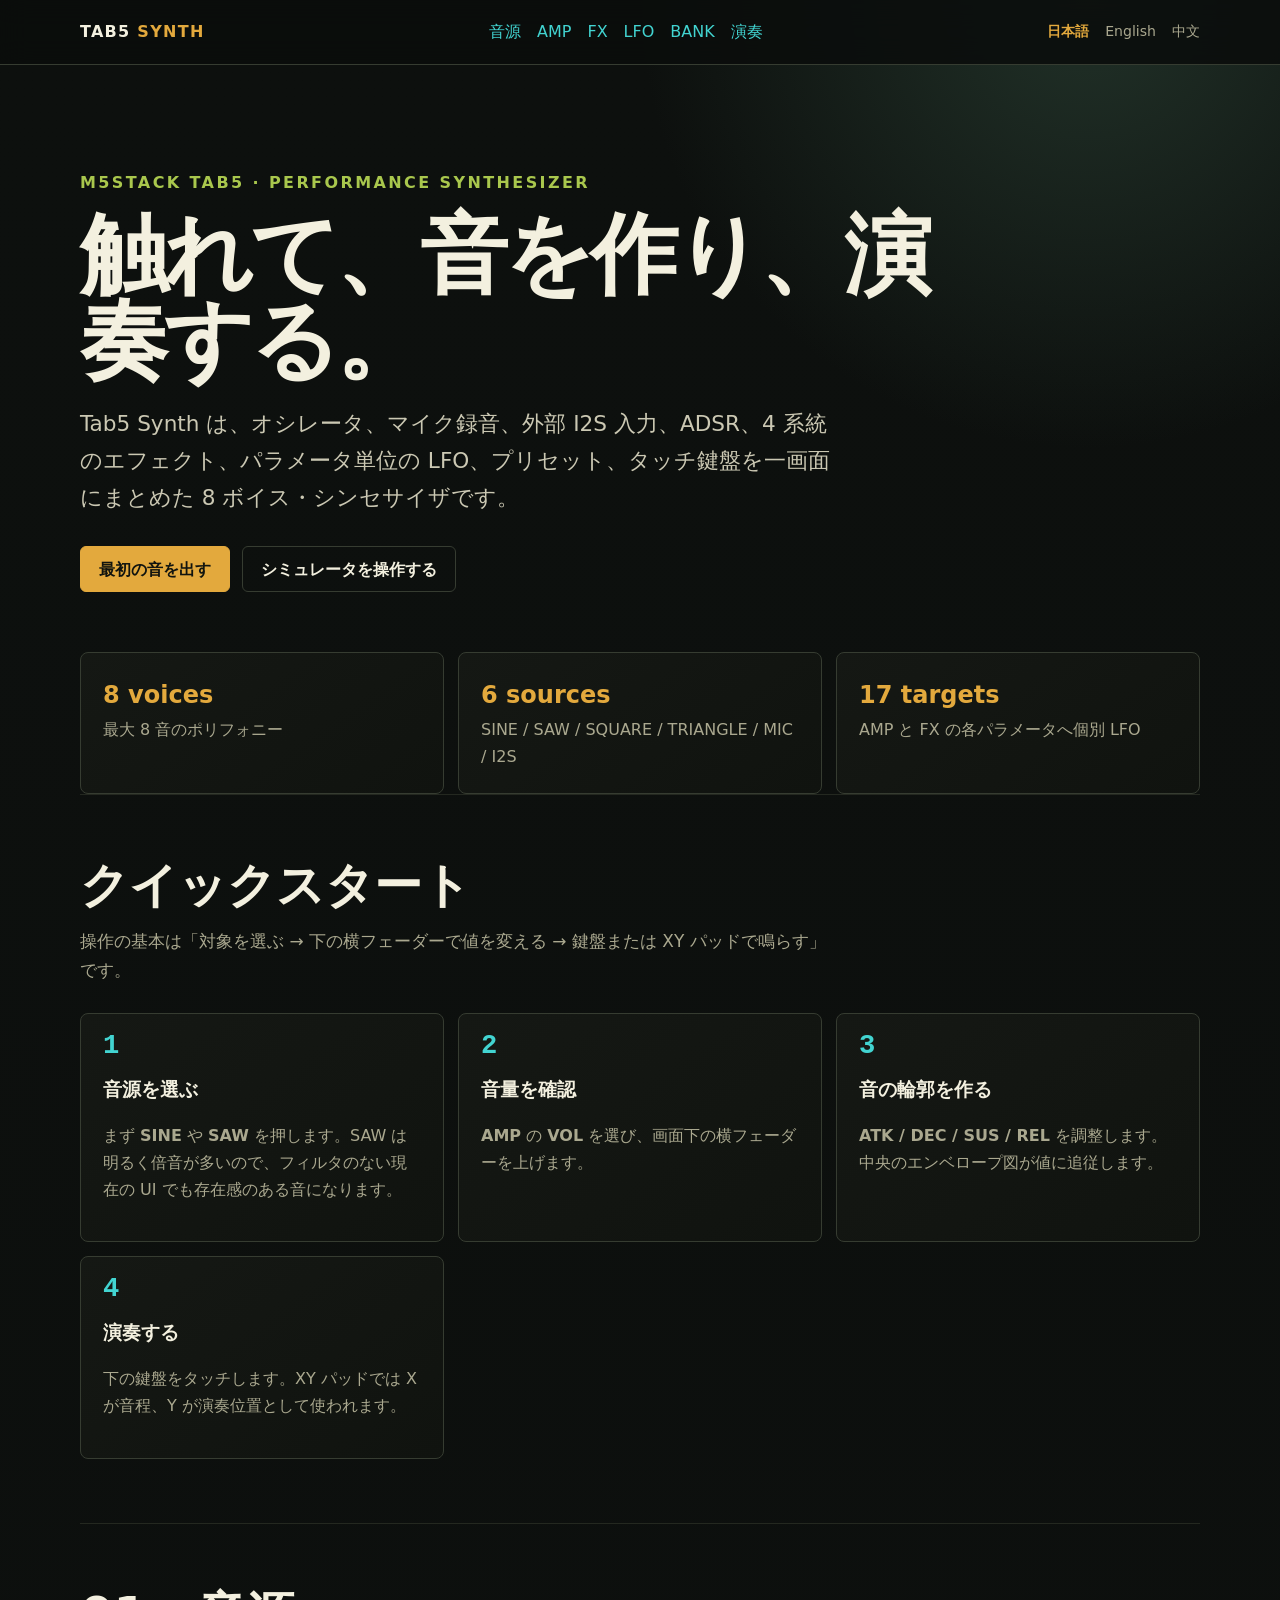
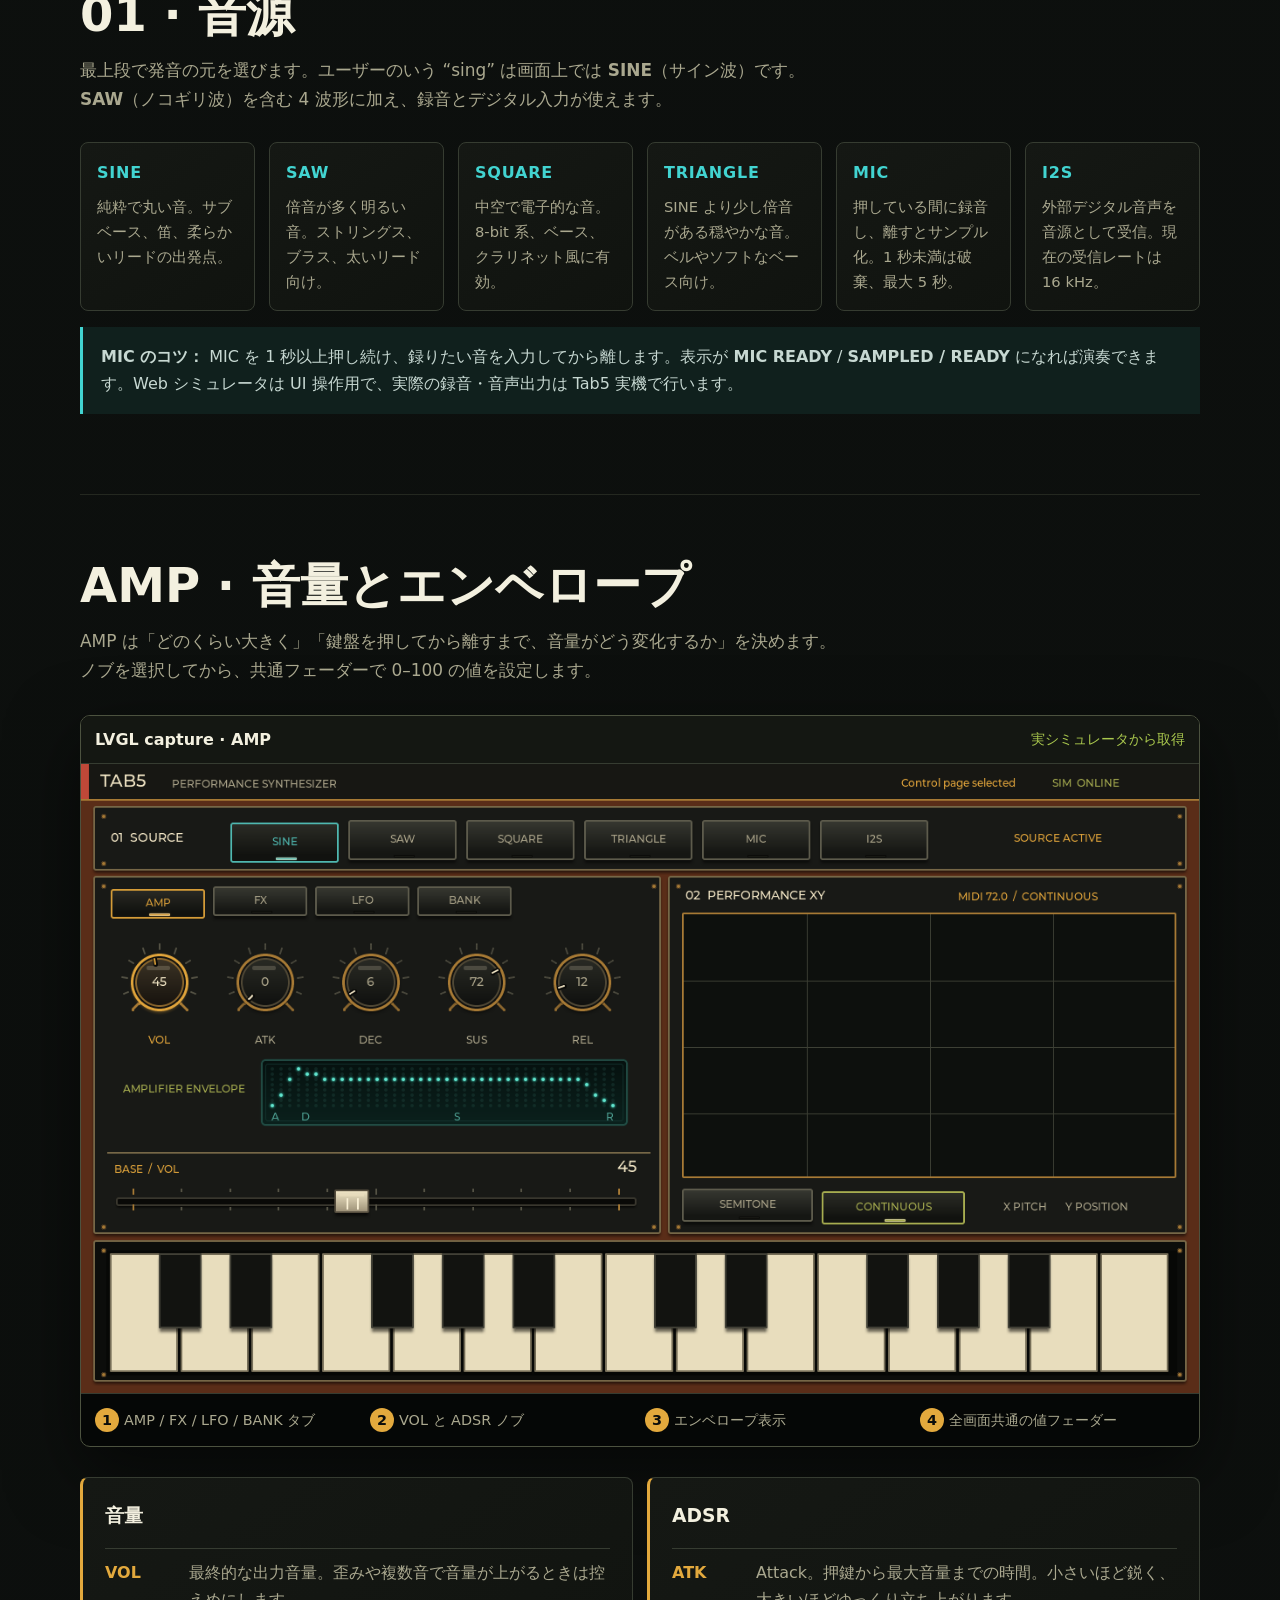
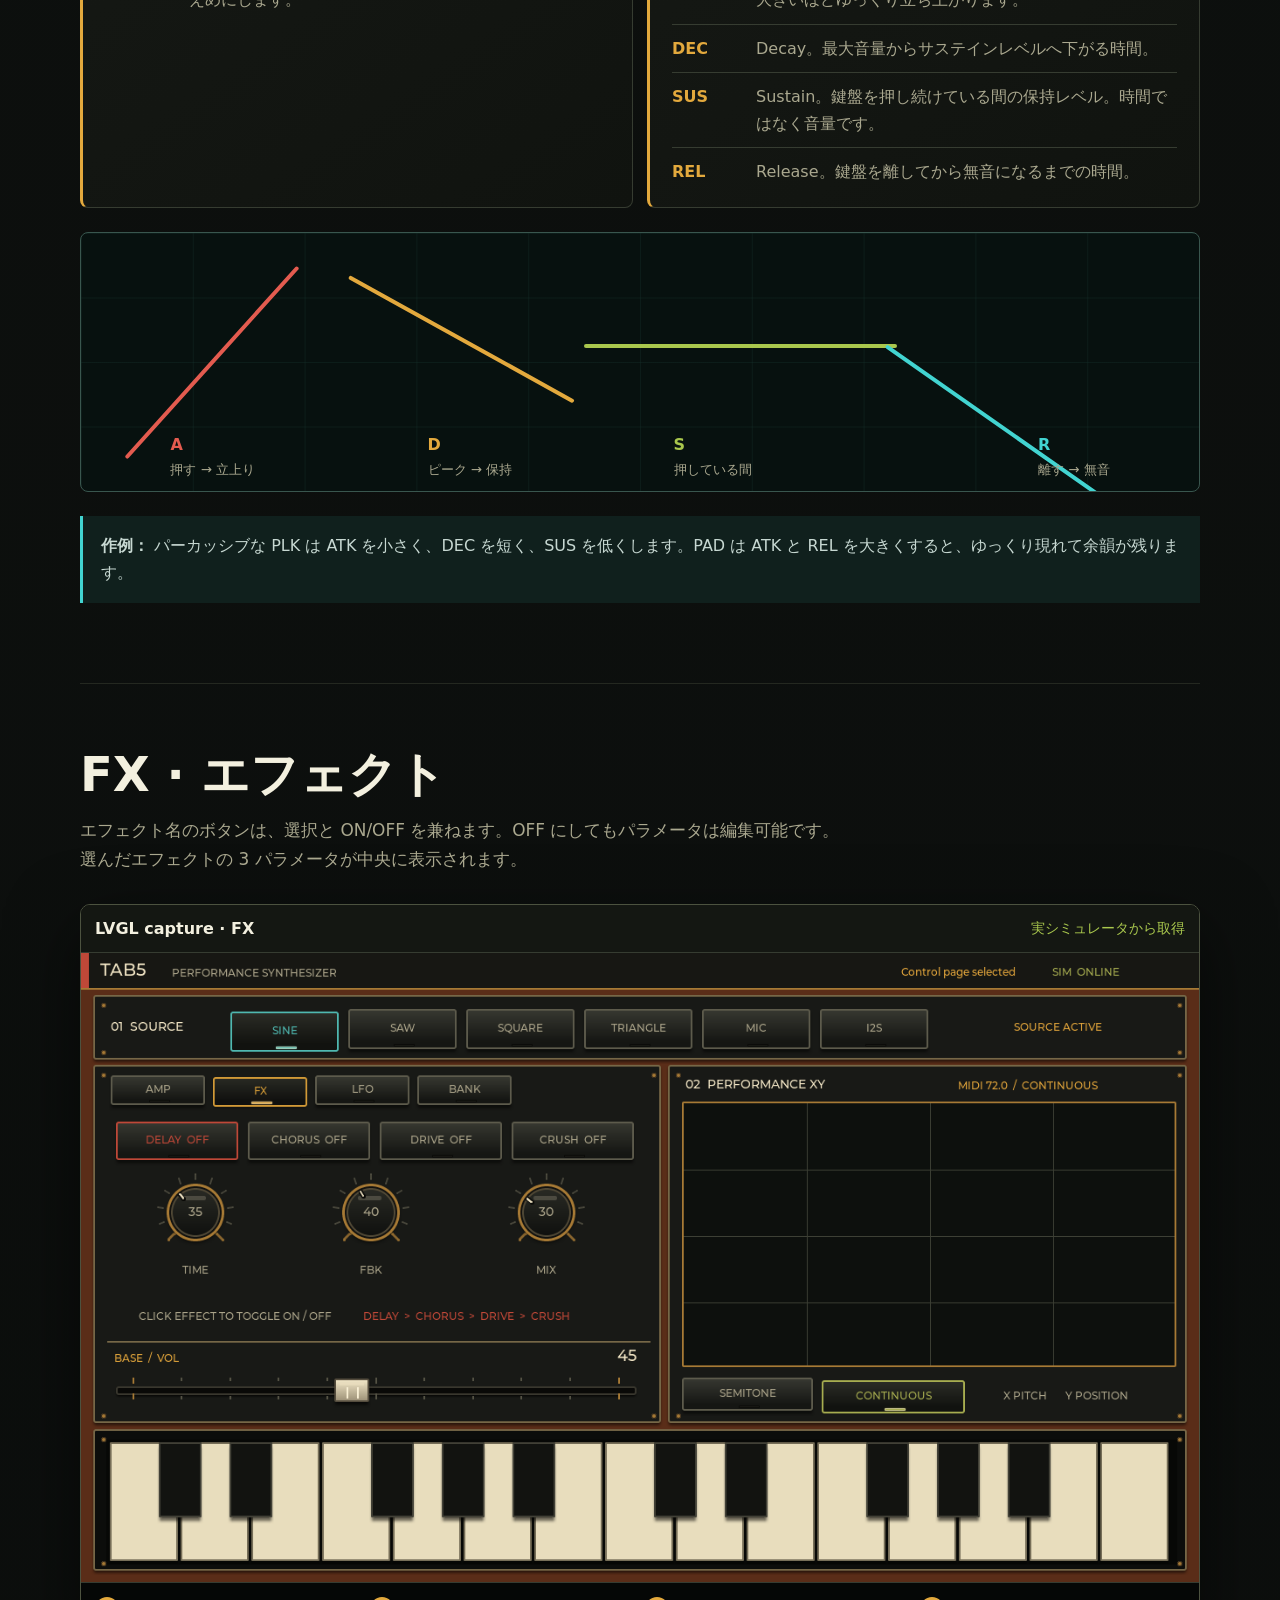
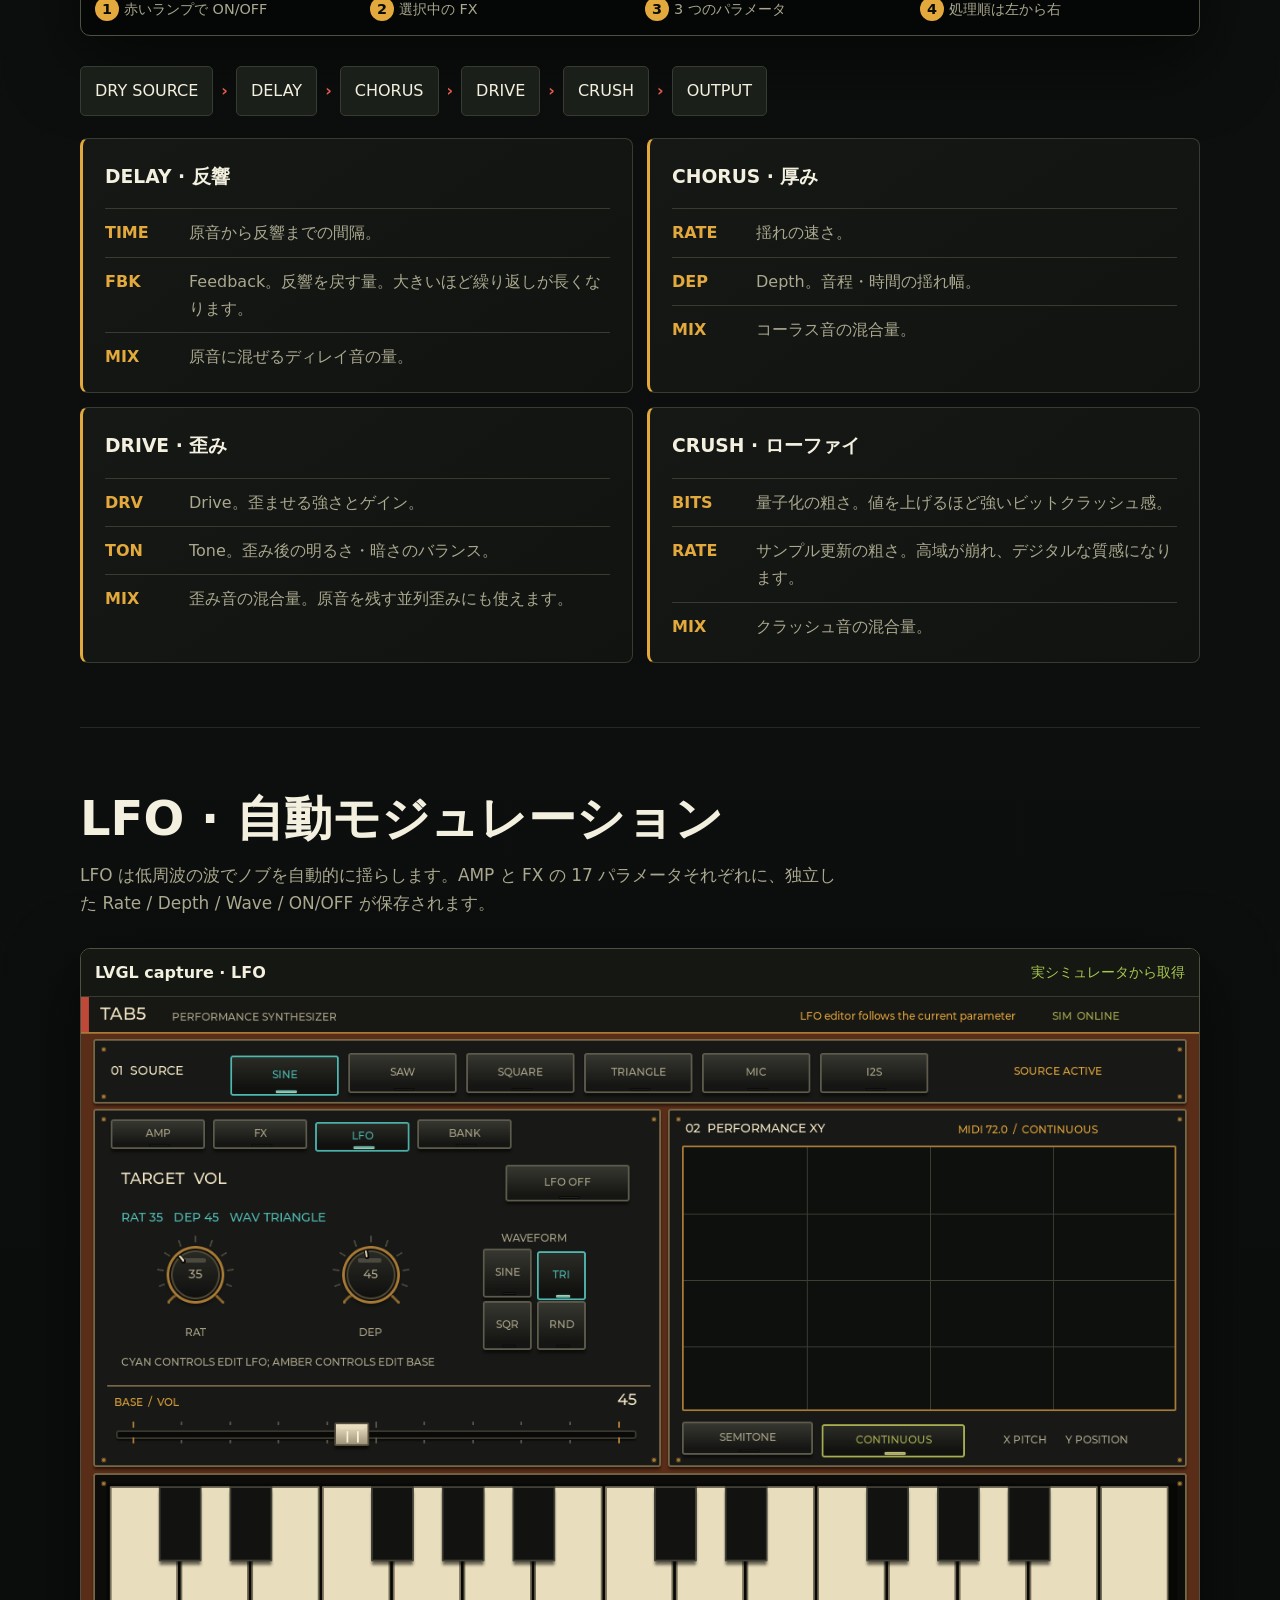
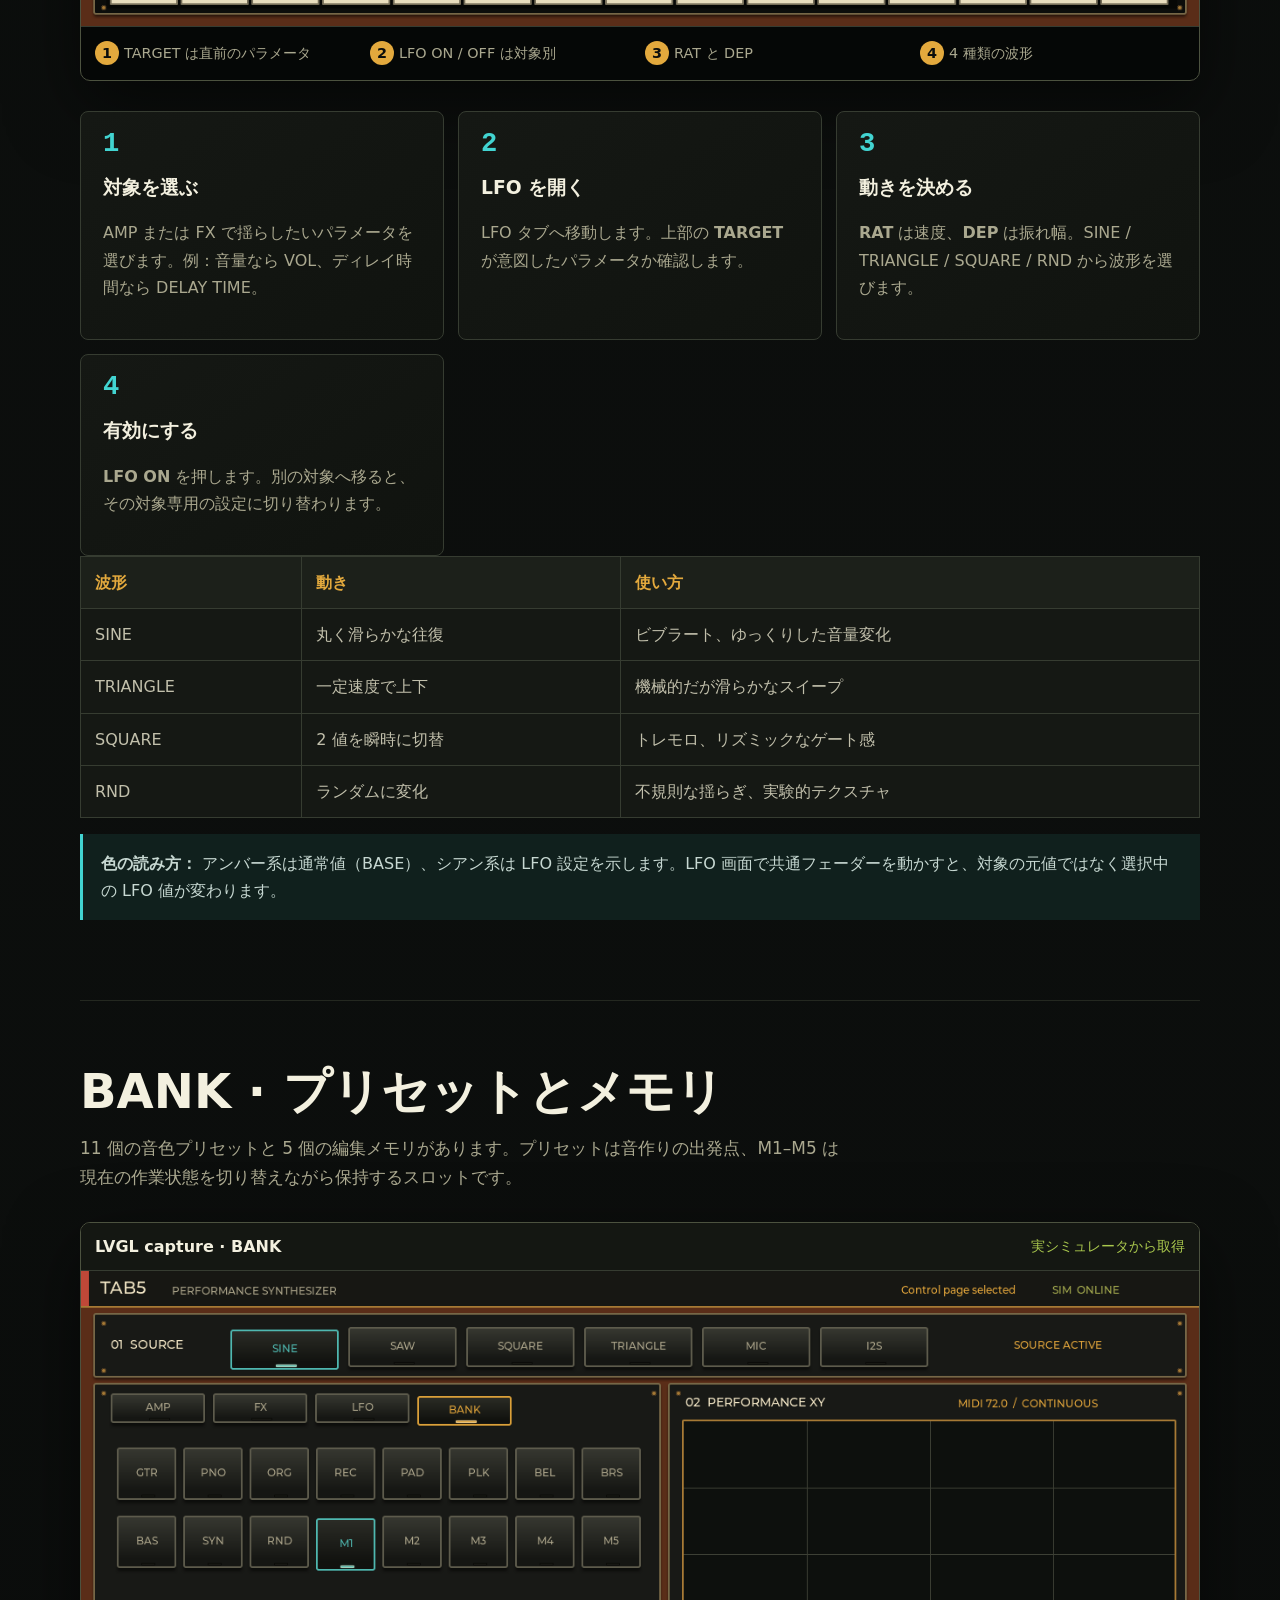
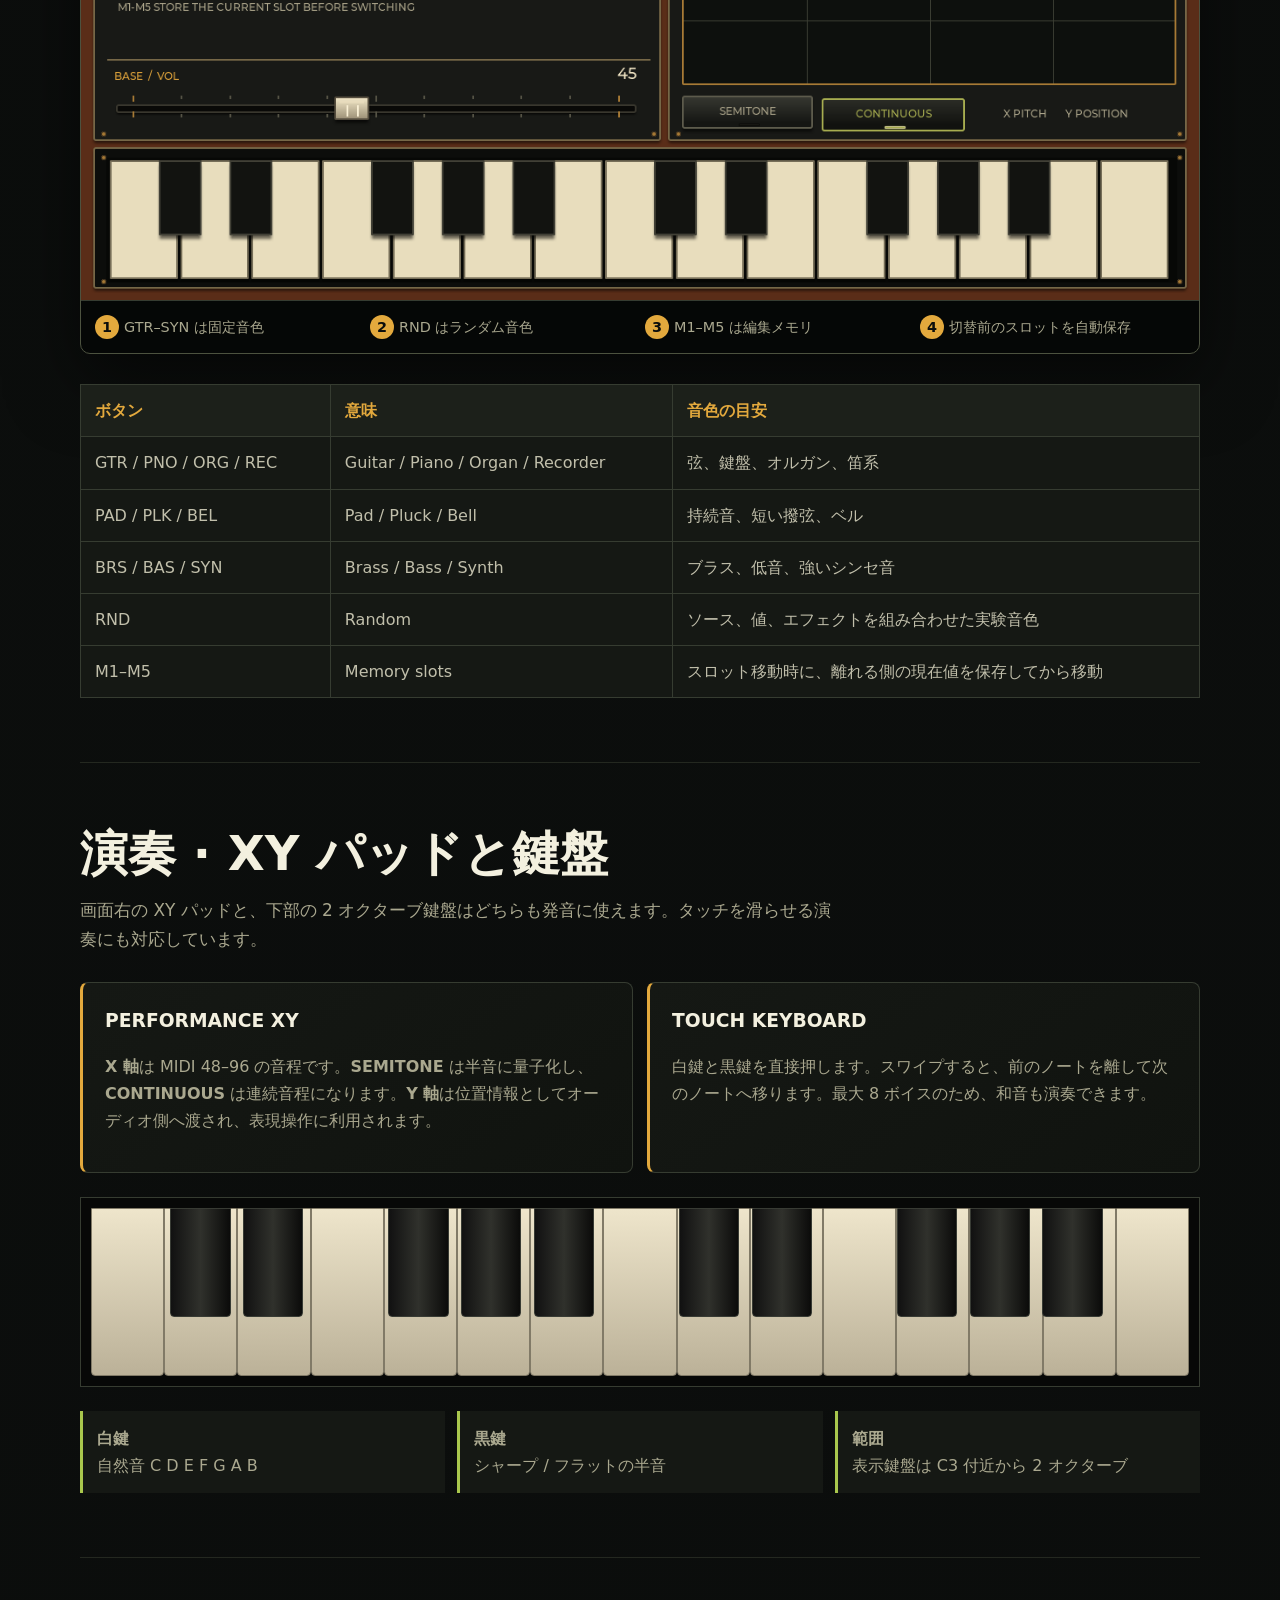
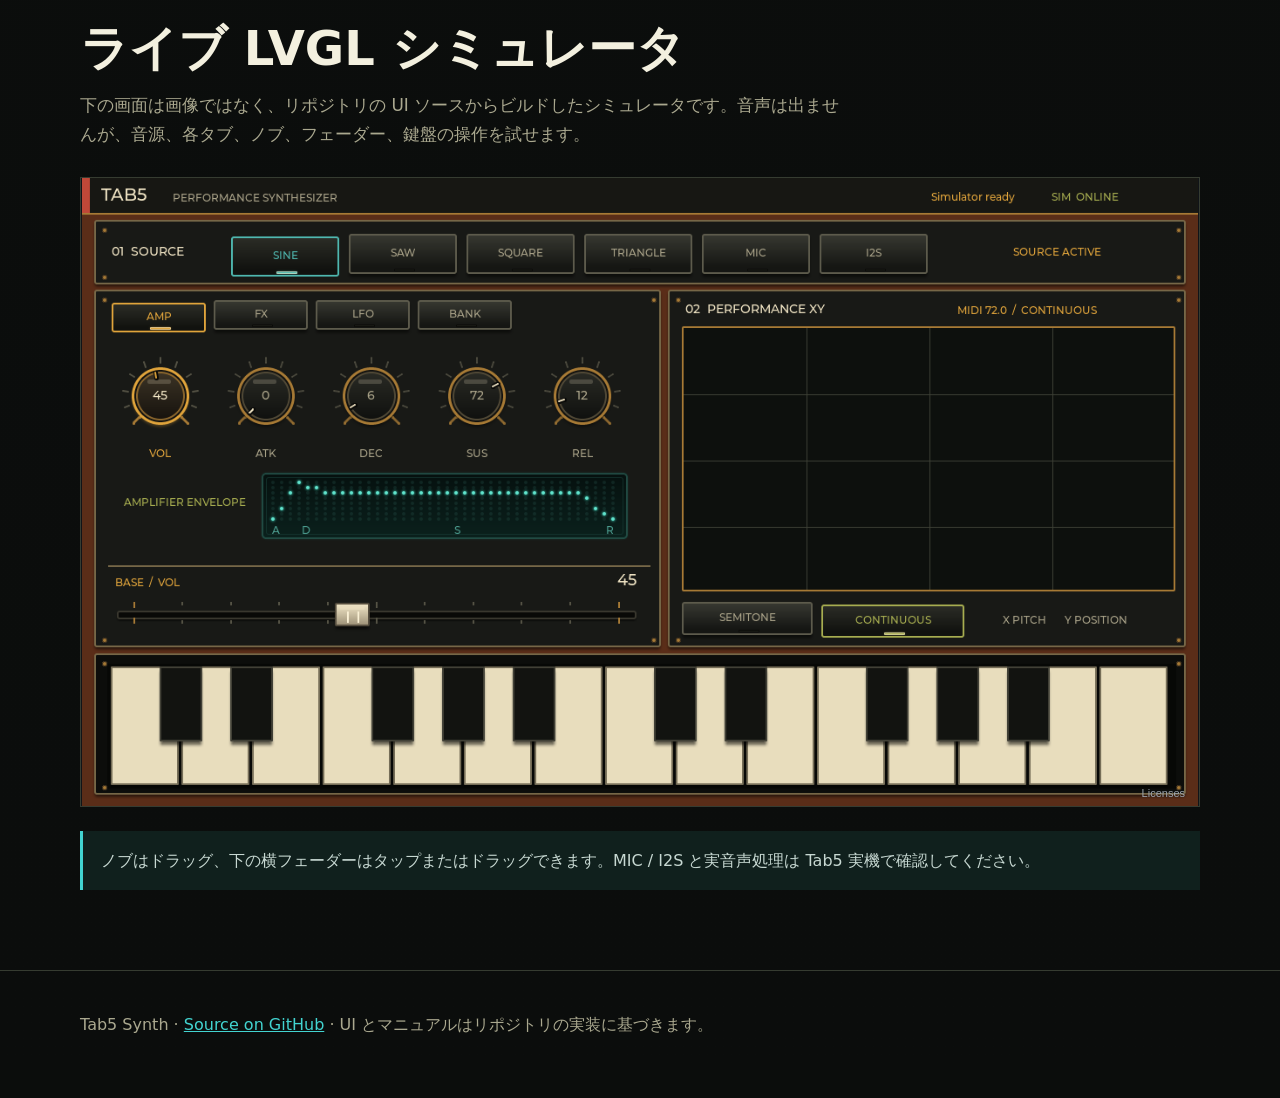
==== docs/index.html @ eb149ddf "docs: add captured LVGL screen images" ====
<!doctype html>
<html lang="ja">
<head>
  <meta charset="utf-8">
  <meta name="viewport" content="width=device-width, initial-scale=1">
  <meta name="description" content="M5Stack Tab5 Synth の日本語ユーザーマニュアル。音源、AMP、FX、LFO、BANK、XY パッド、鍵盤を図解します。">
  <title>Tab5 Synth ユーザーマニュアル</title>
  <link rel="stylesheet" href="assets/manual.css">
</head>
<body>
  <header class="site-header">
    <nav class="nav" aria-label="メインナビゲーション">
      <a class="brand" href="#top">TAB5 <span>SYNTH</span></a>
      <div class="nav-links">
        <a href="#sources">音源</a><a href="#amp">AMP</a><a href="#fx">FX</a>
        <a href="#lfo">LFO</a><a href="#bank">BANK</a><a href="#performance">演奏</a>
      </div>
      <div class="languages" aria-label="言語">
        <a href="./" aria-current="page">日本語</a><a href="en/">English</a><a href="zh/">中文</a>
      </div>
    </nav>
  </header>

  <main id="top">
    <div class="hero">
      <p class="eyebrow">M5Stack Tab5 · Performance Synthesizer</p>
      <h1>触れて、音を作り、演奏する。</h1>
      <p class="lede">Tab5 Synth は、オシレータ、マイク録音、外部 I2S 入力、ADSR、4 系統のエフェクト、パラメータ単位の LFO、プリセット、タッチ鍵盤を一画面にまとめた 8 ボイス・シンセサイザです。</p>
      <div class="hero-actions">
        <a class="button" href="#quickstart">最初の音を出す</a>
        <a class="button secondary" href="#simulator">シミュレータを操作する</a>
      </div>
    </div>

    <div class="facts" aria-label="主な仕様">
      <div class="fact"><strong>8 voices</strong><span>最大 8 音のポリフォニー</span></div>
      <div class="fact"><strong>6 sources</strong><span>SINE / SAW / SQUARE / TRIANGLE / MIC / I2S</span></div>
      <div class="fact"><strong>17 targets</strong><span>AMP と FX の各パラメータへ個別 LFO</span></div>
    </div>

    <section id="quickstart">
      <h2>クイックスタート</h2>
      <p class="section-intro">操作の基本は「対象を選ぶ → 下の横フェーダーで値を変える → 鍵盤または XY パッドで鳴らす」です。</p>
      <div class="steps">
        <article class="step"><h3>音源を選ぶ</h3><p>まず <b>SINE</b> や <b>SAW</b> を押します。SAW は明るく倍音が多いので、フィルタのない現在の UI でも存在感のある音になります。</p></article>
        <article class="step"><h3>音量を確認</h3><p><b>AMP</b> の <b>VOL</b> を選び、画面下の横フェーダーを上げます。</p></article>
        <article class="step"><h3>音の輪郭を作る</h3><p><b>ATK / DEC / SUS / REL</b> を調整します。中央のエンベロープ図が値に追従します。</p></article>
        <article class="step"><h3>演奏する</h3><p>下の鍵盤をタッチします。XY パッドでは X が音程、Y が演奏位置として使われます。</p></article>
      </div>
    </section>

    <section id="sources">
      <h2>01 · 音源</h2>
      <p class="section-intro">最上段で発音の元を選びます。ユーザーのいう “sing” は画面上では <b>SINE</b>（サイン波）です。<b>SAW</b>（ノコギリ波）を含む 4 波形に加え、録音とデジタル入力が使えます。</p>
      <div class="source-grid">
        <article class="card"><h3>SINE</h3><p>純粋で丸い音。サブベース、笛、柔らかいリードの出発点。</p></article>
        <article class="card"><h3>SAW</h3><p>倍音が多く明るい音。ストリングス、ブラス、太いリード向け。</p></article>
        <article class="card"><h3>SQUARE</h3><p>中空で電子的な音。8-bit 系、ベース、クラリネット風に有効。</p></article>
        <article class="card"><h3>TRIANGLE</h3><p>SINE より少し倍音がある穏やかな音。ベルやソフトなベース向け。</p></article>
        <article class="card"><h3>MIC</h3><p>押している間に録音し、離すとサンプル化。1 秒未満は破棄、最大 5 秒。</p></article>
        <article class="card"><h3>I2S</h3><p>外部デジタル音声を音源として受信。現在の受信レートは 16 kHz。</p></article>
      </div>
      <p class="note"><b>MIC のコツ：</b> MIC を 1 秒以上押し続け、録りたい音を入力してから離します。表示が <b>MIC READY</b> / <b>SAMPLED / READY</b> になれば演奏できます。Web シミュレータは UI 操作用で、実際の録音・音声出力は Tab5 実機で行います。</p>
    </section>

    <section id="amp">
      <h2>AMP · 音量とエンベロープ</h2>
      <p class="section-intro">AMP は「どのくらい大きく」「鍵盤を押してから離すまで、音量がどう変化するか」を決めます。ノブを選択してから、共通フェーダーで 0–100 の値を設定します。</p>
      <figure class="sim-figure">
        <div class="sim-toolbar"><strong>LVGL capture · AMP</strong><span class="capture-status" data-ready="実シミュレータから取得" data-failed="下のライブシミュレータで確認できます">キャプチャ中…</span></div>
        <div class="sim-fallback">LVGL シミュレータを起動して AMP 画面を取得しています。</div>
        <img class="sim-shot" data-sim-page="amp" src="assets/screens/amp.png" alt="Tab5 Synth の AMP 画面">
        <figcaption class="callouts">
          <span class="callout"><b>1</b>AMP / FX / LFO / BANK タブ</span>
          <span class="callout"><b>2</b>VOL と ADSR ノブ</span>
          <span class="callout"><b>3</b>エンベロープ表示</span>
          <span class="callout"><b>4</b>全画面共通の値フェーダー</span>
        </figcaption>
      </figure>

      <div class="parameter-grid">
        <article class="card"><h3>音量</h3><dl class="parameter-list"><div class="parameter"><dt>VOL</dt><dd>最終的な出力音量。歪みや複数音で音量が上がるときは控えめにします。</dd></div></dl></article>
        <article class="card"><h3>ADSR</h3><dl class="parameter-list">
          <div class="parameter"><dt>ATK</dt><dd>Attack。押鍵から最大音量までの時間。小さいほど鋭く、大きいほどゆっくり立ち上がります。</dd></div>
          <div class="parameter"><dt>DEC</dt><dd>Decay。最大音量からサステインレベルへ下がる時間。</dd></div>
          <div class="parameter"><dt>SUS</dt><dd>Sustain。鍵盤を押し続けている間の保持レベル。時間ではなく音量です。</dd></div>
          <div class="parameter"><dt>REL</dt><dd>Release。鍵盤を離してから無音になるまでの時間。</dd></div>
        </dl></article>
      </div>

      <div class="envelope" role="img" aria-label="ADSR エンベロープ図">
        <i class="env-line env-a"></i><i class="env-line env-d"></i><i class="env-line env-s"></i><i class="env-line env-r"></i>
        <span class="env-label a">A<small>押す → 立上り</small></span>
        <span class="env-label d">D<small>ピーク → 保持</small></span>
        <span class="env-label s">S<small>押している間</small></span>
        <span class="env-label r">R<small>離す → 無音</small></span>
      </div>
      <p class="note"><b>作例：</b> パーカッシブな PLK は ATK を小さく、DEC を短く、SUS を低くします。PAD は ATK と REL を大きくすると、ゆっくり現れて余韻が残ります。</p>
    </section>

    <section id="fx">
      <h2>FX · エフェクト</h2>
      <p class="section-intro">エフェクト名のボタンは、選択と ON/OFF を兼ねます。OFF にしてもパラメータは編集可能です。選んだエフェクトの 3 パラメータが中央に表示されます。</p>
      <figure class="sim-figure">
        <div class="sim-toolbar"><strong>LVGL capture · FX</strong><span class="capture-status" data-ready="実シミュレータから取得" data-failed="下のライブシミュレータで確認できます">キャプチャ中…</span></div>
        <div class="sim-fallback">FX 画面を取得しています。</div>
        <img class="sim-shot" data-sim-page="fx" src="assets/screens/fx.png" alt="Tab5 Synth の FX 画面">
        <figcaption class="callouts">
          <span class="callout"><b>1</b>赤いランプで ON/OFF</span>
          <span class="callout"><b>2</b>選択中の FX</span>
          <span class="callout"><b>3</b>3 つのパラメータ</span>
          <span class="callout"><b>4</b>処理順は左から右</span>
        </figcaption>
      </figure>

      <div class="signal-chain" aria-label="エフェクト処理順"><span>DRY SOURCE</span><i>›</i><span>DELAY</span><i>›</i><span>CHORUS</span><i>›</i><span>DRIVE</span><i>›</i><span>CRUSH</span><i>›</i><span>OUTPUT</span></div>
      <div class="parameter-grid">
        <article class="card"><h3>DELAY · 反響</h3><dl class="parameter-list">
          <div class="parameter"><dt>TIME</dt><dd>原音から反響までの間隔。</dd></div><div class="parameter"><dt>FBK</dt><dd>Feedback。反響を戻す量。大きいほど繰り返しが長くなります。</dd></div><div class="parameter"><dt>MIX</dt><dd>原音に混ぜるディレイ音の量。</dd></div>
        </dl></article>
        <article class="card"><h3>CHORUS · 厚み</h3><dl class="parameter-list">
          <div class="parameter"><dt>RATE</dt><dd>揺れの速さ。</dd></div><div class="parameter"><dt>DEP</dt><dd>Depth。音程・時間の揺れ幅。</dd></div><div class="parameter"><dt>MIX</dt><dd>コーラス音の混合量。</dd></div>
        </dl></article>
        <article class="card"><h3>DRIVE · 歪み</h3><dl class="parameter-list">
          <div class="parameter"><dt>DRV</dt><dd>Drive。歪ませる強さとゲイン。</dd></div><div class="parameter"><dt>TON</dt><dd>Tone。歪み後の明るさ・暗さのバランス。</dd></div><div class="parameter"><dt>MIX</dt><dd>歪み音の混合量。原音を残す並列歪みにも使えます。</dd></div>
        </dl></article>
        <article class="card"><h3>CRUSH · ローファイ</h3><dl class="parameter-list">
          <div class="parameter"><dt>BITS</dt><dd>量子化の粗さ。値を上げるほど強いビットクラッシュ感。</dd></div><div class="parameter"><dt>RATE</dt><dd>サンプル更新の粗さ。高域が崩れ、デジタルな質感になります。</dd></div><div class="parameter"><dt>MIX</dt><dd>クラッシュ音の混合量。</dd></div>
        </dl></article>
      </div>
    </section>

    <section id="lfo">
      <h2>LFO · 自動モジュレーション</h2>
      <p class="section-intro">LFO は低周波の波でノブを自動的に揺らします。AMP と FX の 17 パラメータそれぞれに、独立した Rate / Depth / Wave / ON/OFF が保存されます。</p>
      <figure class="sim-figure">
        <div class="sim-toolbar"><strong>LVGL capture · LFO</strong><span class="capture-status" data-ready="実シミュレータから取得" data-failed="下のライブシミュレータで確認できます">キャプチャ中…</span></div>
        <div class="sim-fallback">LFO 画面を取得しています。</div>
        <img class="sim-shot" data-sim-page="lfo" src="assets/screens/lfo.png" alt="Tab5 Synth の LFO 画面">
        <figcaption class="callouts">
          <span class="callout"><b>1</b>TARGET は直前のパラメータ</span>
          <span class="callout"><b>2</b>LFO ON / OFF は対象別</span>
          <span class="callout"><b>3</b>RAT と DEP</span>
          <span class="callout"><b>4</b>4 種類の波形</span>
        </figcaption>
      </figure>
      <div class="steps">
        <article class="step"><h3>対象を選ぶ</h3><p>AMP または FX で揺らしたいパラメータを選びます。例：音量なら VOL、ディレイ時間なら DELAY TIME。</p></article>
        <article class="step"><h3>LFO を開く</h3><p>LFO タブへ移動します。上部の <b>TARGET</b> が意図したパラメータか確認します。</p></article>
        <article class="step"><h3>動きを決める</h3><p><b>RAT</b> は速度、<b>DEP</b> は振れ幅。SINE / TRIANGLE / SQUARE / RND から波形を選びます。</p></article>
        <article class="step"><h3>有効にする</h3><p><b>LFO ON</b> を押します。別の対象へ移ると、その対象専用の設定に切り替わります。</p></article>
      </div>
      <table>
        <thead><tr><th>波形</th><th>動き</th><th>使い方</th></tr></thead>
        <tbody>
          <tr><td>SINE</td><td>丸く滑らかな往復</td><td>ビブラート、ゆっくりした音量変化</td></tr>
          <tr><td>TRIANGLE</td><td>一定速度で上下</td><td>機械的だが滑らかなスイープ</td></tr>
          <tr><td>SQUARE</td><td>2 値を瞬時に切替</td><td>トレモロ、リズミックなゲート感</td></tr>
          <tr><td>RND</td><td>ランダムに変化</td><td>不規則な揺らぎ、実験的テクスチャ</td></tr>
        </tbody>
      </table>
      <p class="note"><b>色の読み方：</b> アンバー系は通常値（BASE）、シアン系は LFO 設定を示します。LFO 画面で共通フェーダーを動かすと、対象の元値ではなく選択中の LFO 値が変わります。</p>
    </section>

    <section id="bank">
      <h2>BANK · プリセットとメモリ</h2>
      <p class="section-intro">11 個の音色プリセットと 5 個の編集メモリがあります。プリセットは音作りの出発点、M1–M5 は現在の作業状態を切り替えながら保持するスロットです。</p>
      <figure class="sim-figure">
        <div class="sim-toolbar"><strong>LVGL capture · BANK</strong><span class="capture-status" data-ready="実シミュレータから取得" data-failed="下のライブシミュレータで確認できます">キャプチャ中…</span></div>
        <div class="sim-fallback">BANK 画面を取得しています。</div>
        <img class="sim-shot" data-sim-page="bank" src="assets/screens/bank.png" alt="Tab5 Synth の BANK 画面">
        <figcaption class="callouts">
          <span class="callout"><b>1</b>GTR–SYN は固定音色</span>
          <span class="callout"><b>2</b>RND はランダム音色</span>
          <span class="callout"><b>3</b>M1–M5 は編集メモリ</span>
          <span class="callout"><b>4</b>切替前のスロットを自動保存</span>
        </figcaption>
      </figure>
      <table>
        <thead><tr><th>ボタン</th><th>意味</th><th>音色の目安</th></tr></thead>
        <tbody>
          <tr><td>GTR / PNO / ORG / REC</td><td>Guitar / Piano / Organ / Recorder</td><td>弦、鍵盤、オルガン、笛系</td></tr>
          <tr><td>PAD / PLK / BEL</td><td>Pad / Pluck / Bell</td><td>持続音、短い撥弦、ベル</td></tr>
          <tr><td>BRS / BAS / SYN</td><td>Brass / Bass / Synth</td><td>ブラス、低音、強いシンセ音</td></tr>
          <tr><td>RND</td><td>Random</td><td>ソース、値、エフェクトを組み合わせた実験音色</td></tr>
          <tr><td>M1–M5</td><td>Memory slots</td><td>スロット移動時に、離れる側の現在値を保存してから移動</td></tr>
        </tbody>
      </table>
    </section>

    <section id="performance">
      <h2>演奏 · XY パッドと鍵盤</h2>
      <p class="section-intro">画面右の XY パッドと、下部の 2 オクターブ鍵盤はどちらも発音に使えます。タッチを滑らせる演奏にも対応しています。</p>
      <div class="parameter-grid">
        <article class="card"><h3>PERFORMANCE XY</h3><p><b>X 軸</b>は MIDI 48–96 の音程です。<b>SEMITONE</b> は半音に量子化し、<b>CONTINUOUS</b> は連続音程になります。<b>Y 軸</b>は位置情報としてオーディオ側へ渡され、表現操作に利用されます。</p></article>
        <article class="card"><h3>TOUCH KEYBOARD</h3><p>白鍵と黒鍵を直接押します。スワイプすると、前のノートを離して次のノートへ移ります。最大 8 ボイスのため、和音も演奏できます。</p></article>
      </div>
      <div class="piano" role="img" aria-label="2 オクターブのピアノ鍵盤図">
        <i class="white-key"></i><i class="white-key"></i><i class="white-key"></i><i class="white-key"></i><i class="white-key"></i><i class="white-key"></i><i class="white-key"></i>
        <i class="white-key"></i><i class="white-key"></i><i class="white-key"></i><i class="white-key"></i><i class="white-key"></i><i class="white-key"></i><i class="white-key"></i><i class="white-key"></i>
        <i class="black-key" style="left:8%"></i><i class="black-key" style="left:14.5%"></i><i class="black-key" style="left:27.5%"></i><i class="black-key" style="left:34%"></i><i class="black-key" style="left:40.5%"></i>
        <i class="black-key" style="left:53.5%"></i><i class="black-key" style="left:60%"></i><i class="black-key" style="left:73%"></i><i class="black-key" style="left:79.5%"></i><i class="black-key" style="left:86%"></i>
      </div>
      <div class="keyboard-notes">
        <div><b>白鍵</b><br>自然音 C D E F G A B</div>
        <div><b>黒鍵</b><br>シャープ / フラットの半音</div>
        <div><b>範囲</b><br>表示鍵盤は C3 付近から 2 オクターブ</div>
      </div>
    </section>

    <section id="simulator">
      <h2>ライブ LVGL シミュレータ</h2>
      <p class="section-intro">下の画面は画像ではなく、リポジトリの UI ソースからビルドしたシミュレータです。音声は出ませんが、音源、各タブ、ノブ、フェーダー、鍵盤の操作を試せます。</p>
      <iframe class="live-sim" src="simulator.html" title="Tab5 Synth LVGL simulator"></iframe>
      <p class="note">ノブはドラッグ、下の横フェーダーはタップまたはドラッグできます。MIC / I2S と実音声処理は Tab5 実機で確認してください。</p>
    </section>
  </main>

  <iframe id="capture-simulator" src="simulator.html" title="画面キャプチャ用 LVGL simulator" aria-hidden="true"></iframe>
  <footer class="footer"><div style="width:min(var(--max),calc(100% - 32px));margin:auto">Tab5 Synth · <a href="https://github.com/airpocket-soundman/Tab5_synth">Source on GitHub</a> · UI とマニュアルはリポジトリの実装に基づきます。</div></footer>
  <script src="assets/manual.js"></script>
</body>
</html>
---- docs/assets/manual.css ----
:root {
  --ink: #f3f0df;
  --muted: #aaa88f;
  --bg: #0b0d0c;
  --panel: #151814;
  --panel-2: #1b1f19;
  --line: #363c31;
  --amber: #e3a93d;
  --cyan: #42d4d1;
  --lime: #a9c74d;
  --red: #e35b4f;
  --max: 1120px;
}

* { box-sizing: border-box; }
html { scroll-behavior: smooth; }
body {
  margin: 0;
  color: var(--ink);
  background:
    radial-gradient(circle at 85% 0%, #213128 0, transparent 28rem),
    linear-gradient(180deg, #0d100e, var(--bg));
  font-family: Inter, "Noto Sans JP", "Noto Sans SC", system-ui, sans-serif;
  line-height: 1.7;
}
a { color: var(--cyan); }
code { color: #f2c66d; }
img { max-width: 100%; }

.site-header {
  position: sticky;
  z-index: 20;
  top: 0;
  border-bottom: 1px solid var(--line);
  background: rgb(11 13 12 / 88%);
  backdrop-filter: blur(14px);
}
.nav {
  display: flex;
  align-items: center;
  justify-content: space-between;
  width: min(var(--max), calc(100% - 32px));
  min-height: 64px;
  margin: auto;
  gap: 20px;
}
.brand { color: var(--ink); font-weight: 800; letter-spacing: .08em; text-decoration: none; }
.brand span { color: var(--amber); }
.nav-links, .languages { display: flex; align-items: center; gap: 16px; }
.nav a { text-decoration: none; }
.languages a { color: var(--muted); font-size: .88rem; }
.languages a[aria-current="page"] { color: var(--amber); font-weight: 700; }

main { width: min(var(--max), calc(100% - 32px)); margin: auto; }
.hero { padding: 88px 0 60px; }
.eyebrow { color: var(--lime); font-weight: 800; letter-spacing: .15em; text-transform: uppercase; }
h1 { max-width: 850px; margin: 12px 0 18px; font-size: clamp(2.5rem, 7vw, 5.5rem); line-height: .98; letter-spacing: -.045em; }
.lede { max-width: 760px; color: #cbc8b3; font-size: clamp(1.08rem, 2vw, 1.35rem); }
.hero-actions { display: flex; flex-wrap: wrap; gap: 12px; margin-top: 30px; }
.button {
  display: inline-flex;
  min-height: 46px;
  align-items: center;
  justify-content: center;
  padding: 0 18px;
  border: 1px solid var(--amber);
  border-radius: 6px;
  color: #11140f;
  background: var(--amber);
  font-weight: 800;
  text-decoration: none;
}
.button.secondary { color: var(--ink); background: transparent; border-color: var(--line); }

.facts, .source-grid, .parameter-grid, .steps {
  display: grid;
  grid-template-columns: repeat(3, 1fr);
  gap: 14px;
}
.fact, .card, .step {
  padding: 22px;
  border: 1px solid var(--line);
  border-radius: 8px;
  background: linear-gradient(145deg, var(--panel), #10130f);
}
.fact strong { display: block; color: var(--amber); font-size: 1.5rem; }
.fact span, .card p, .step p { color: var(--muted); }

section { padding: 64px 0; border-top: 1px solid #242820; }
h2 { margin: 0 0 16px; font-size: clamp(1.9rem, 4vw, 3rem); line-height: 1.1; }
h3 { margin: 0 0 8px; }
.section-intro { max-width: 760px; margin: 0 0 28px; color: var(--muted); font-size: 1.06rem; }
.source-grid { grid-template-columns: repeat(6, 1fr); }
.source-grid .card { min-height: 155px; padding: 16px; }
.source-grid h3 { color: var(--cyan); font-size: 1rem; letter-spacing: .05em; }
.source-grid p { margin: 6px 0 0; font-size: .92rem; }

.sim-figure {
  margin: 30px 0;
  overflow: hidden;
  border: 1px solid #4c523f;
  border-radius: 10px;
  background: #050706;
  box-shadow: 0 24px 70px #0008;
}
.sim-toolbar {
  display: flex;
  align-items: center;
  justify-content: space-between;
  min-height: 48px;
  padding: 8px 14px;
  color: var(--muted);
  background: #141712;
  border-bottom: 1px solid var(--line);
}
.sim-toolbar strong { color: var(--ink); }
.capture-status { color: var(--lime); font-size: .86rem; }
.sim-shot {
  display: block;
  width: 100%;
  aspect-ratio: 16 / 9;
  object-fit: contain;
  background: #0a0c0a;
}
.sim-fallback {
  display: grid;
  place-items: center;
  aspect-ratio: 16 / 9;
  padding: 30px;
  color: var(--muted);
  text-align: center;
}
.callouts {
  display: grid;
  grid-template-columns: repeat(4, 1fr);
  gap: 10px;
  padding: 14px;
  border-top: 1px solid var(--line);
}
.callout { color: var(--muted); font-size: .9rem; }
.callout b {
  display: inline-grid;
  place-items: center;
  width: 24px;
  height: 24px;
  margin-right: 5px;
  border-radius: 50%;
  color: #0b0d0c;
  background: var(--amber);
}

.parameter-grid { grid-template-columns: repeat(2, 1fr); }
.parameter-grid .card { border-left: 3px solid var(--amber); }
.parameter-list { display: grid; gap: 10px; margin: 16px 0 0; }
.parameter {
  display: grid;
  grid-template-columns: 72px 1fr;
  gap: 12px;
  padding-top: 10px;
  border-top: 1px solid var(--line);
}
.parameter dt { color: var(--amber); font-weight: 800; }
.parameter dd { margin: 0; color: var(--muted); }

.envelope {
  position: relative;
  height: 260px;
  margin: 24px 0;
  overflow: hidden;
  border: 1px solid #39564e;
  border-radius: 8px;
  background:
    linear-gradient(#17342e55 1px, transparent 1px),
    linear-gradient(90deg, #17342e55 1px, transparent 1px),
    #07110f;
  background-size: 10% 25%;
}
.env-line { position: absolute; height: 4px; transform-origin: left center; border-radius: 4px; }
.env-a { left: 4%; bottom: 12%; width: 23%; background: var(--red); transform: rotate(-48deg); }
.env-d { left: 24%; top: 16%; width: 23%; background: var(--amber); transform: rotate(29deg); }
.env-s { left: 45%; top: 43%; width: 28%; background: var(--lime); }
.env-r { left: 72%; top: 43%; width: 27%; background: var(--cyan); transform: rotate(35deg); }
.env-label { position: absolute; bottom: 10px; font-weight: 800; }
.env-label small { display: block; color: var(--muted); font-weight: 400; }
.env-label.a { left: 8%; color: var(--red); }
.env-label.d { left: 31%; color: var(--amber); }
.env-label.s { left: 53%; color: var(--lime); }
.env-label.r { right: 8%; color: var(--cyan); }

.signal-chain { display: flex; flex-wrap: wrap; align-items: center; gap: 8px; margin: 22px 0; }
.signal-chain span { padding: 10px 14px; border: 1px solid var(--line); border-radius: 5px; background: var(--panel-2); }
.signal-chain i { color: var(--red); font-style: normal; font-weight: 900; }

.steps { counter-reset: step; }
.step { position: relative; padding-top: 60px; }
.step::before {
  counter-increment: step;
  content: counter(step);
  position: absolute;
  top: 18px;
  left: 22px;
  color: var(--cyan);
  font: 800 1.7rem/1 monospace;
}

.piano {
  position: relative;
  display: flex;
  height: 190px;
  margin: 24px 0;
  padding: 10px;
  border: 1px solid var(--line);
  background: #070807;
}
.white-key { flex: 1; border: 1px solid #817a67; border-radius: 0 0 4px 4px; background: linear-gradient(#eee5cb, #bbb198); }
.black-key {
  position: absolute;
  z-index: 2;
  top: 10px;
  width: 5.4%;
  height: 58%;
  border: 1px solid #383b34;
  border-radius: 0 0 4px 4px;
  background: linear-gradient(90deg, #111, #30312c, #0b0b0a);
}
.keyboard-notes { display: grid; grid-template-columns: repeat(3, 1fr); gap: 12px; }
.keyboard-notes div { padding: 14px; border-left: 3px solid var(--lime); background: var(--panel); color: var(--muted); }

table { width: 100%; border-collapse: collapse; background: var(--panel); }
th, td { padding: 12px 14px; border: 1px solid var(--line); text-align: left; vertical-align: top; }
th { color: var(--amber); background: #1c201a; }
td { color: #c1bfab; }
.note { padding: 16px 18px; border-left: 3px solid var(--cyan); background: #10201d; color: #c7d8d2; }

.live-sim {
  width: 100%;
  aspect-ratio: 16 / 9;
  border: 1px solid var(--line);
  background: #050706;
}
.footer { padding: 40px 0 60px; color: var(--muted); border-top: 1px solid var(--line); }
#capture-simulator { position: fixed; left: -10000px; top: 0; width: 1280px; height: 720px; border: 0; }

@media (max-width: 900px) {
  .nav-links { display: none; }
  .facts, .source-grid { grid-template-columns: repeat(2, 1fr); }
  .callouts, .steps { grid-template-columns: repeat(2, 1fr); }
}
@media (max-width: 640px) {
  .hero { padding-top: 58px; }
  .facts, .source-grid, .parameter-grid, .steps, .keyboard-notes, .callouts { grid-template-columns: 1fr; }
  .languages { gap: 9px; }
  .parameter { grid-template-columns: 60px 1fr; }
  .piano { height: 130px; }
  table { font-size: .88rem; }
}

@media print {
  .site-header, .hero-actions, #capture-simulator { display: none; }
  body { color: #111; background: white; }
  main { width: 100%; }
  section { break-inside: avoid; }
  .card, .fact, .step { color: #111; background: white; box-shadow: none; }
}
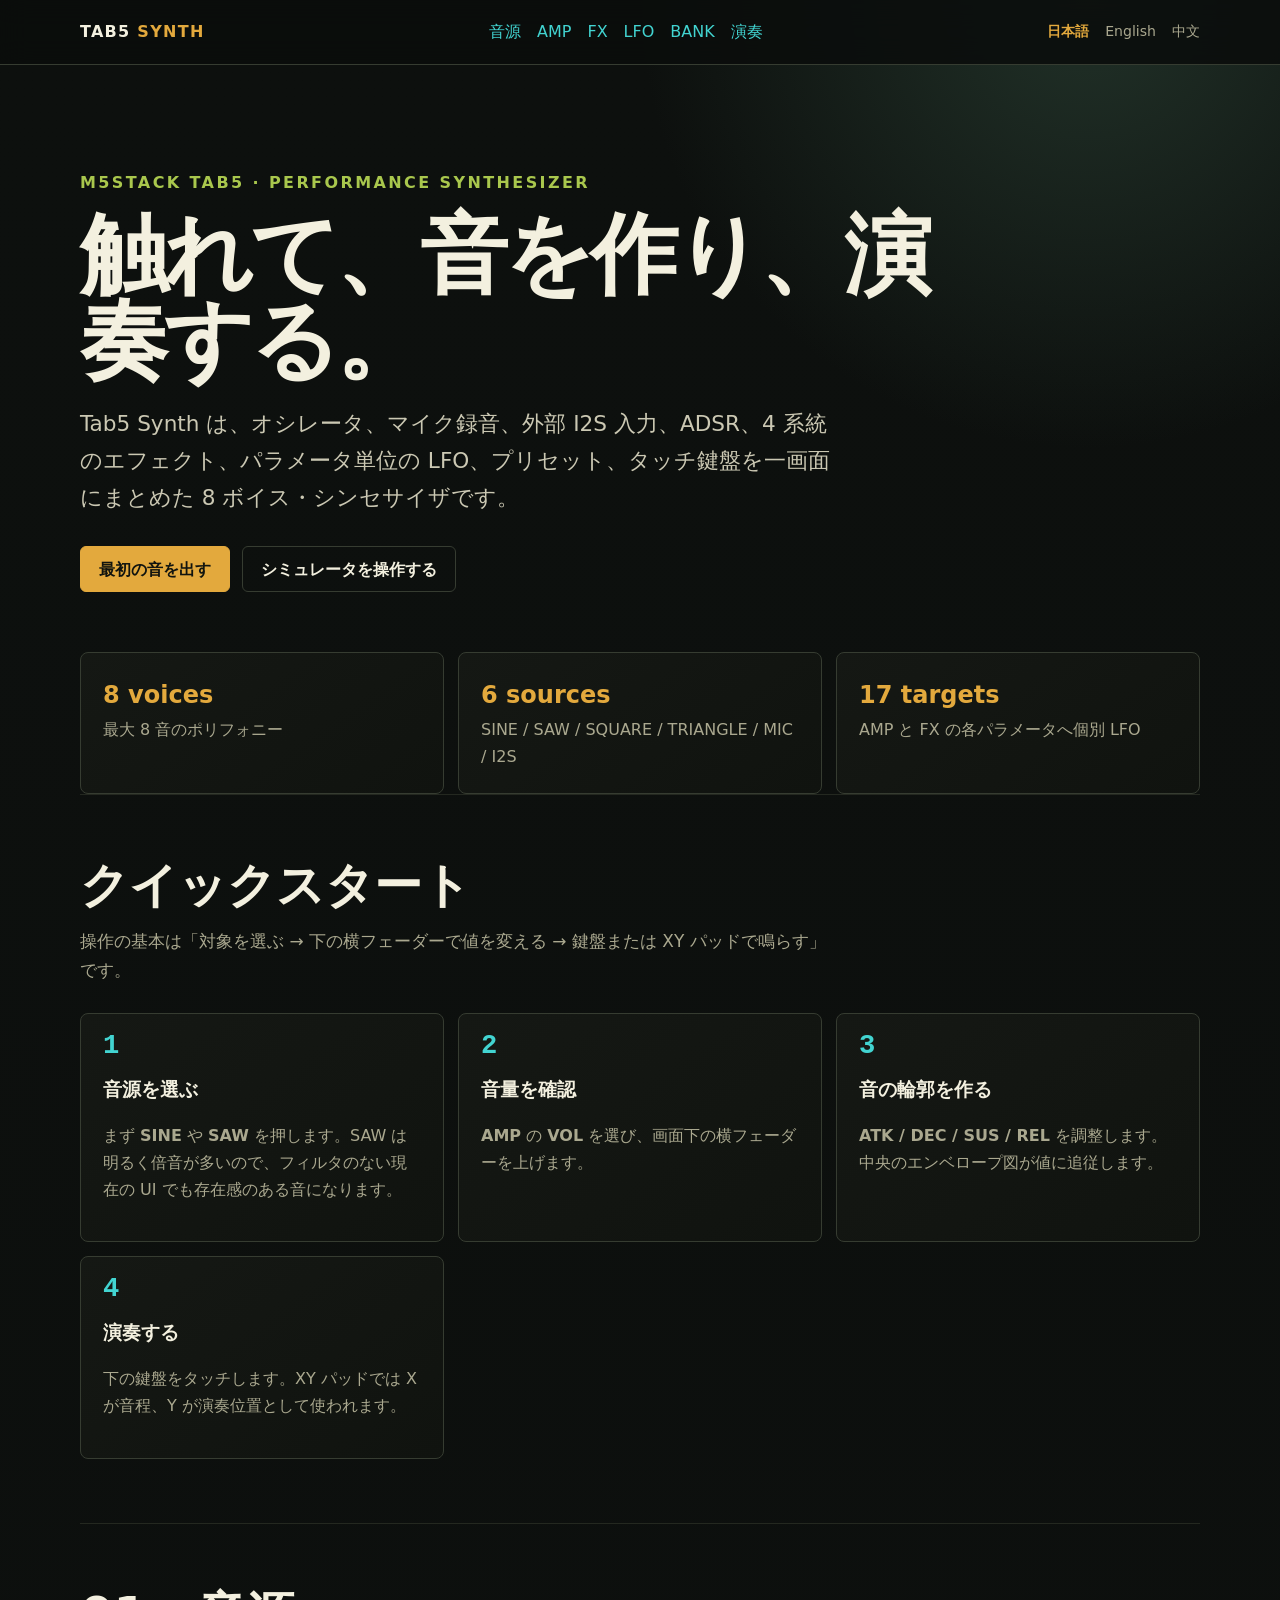
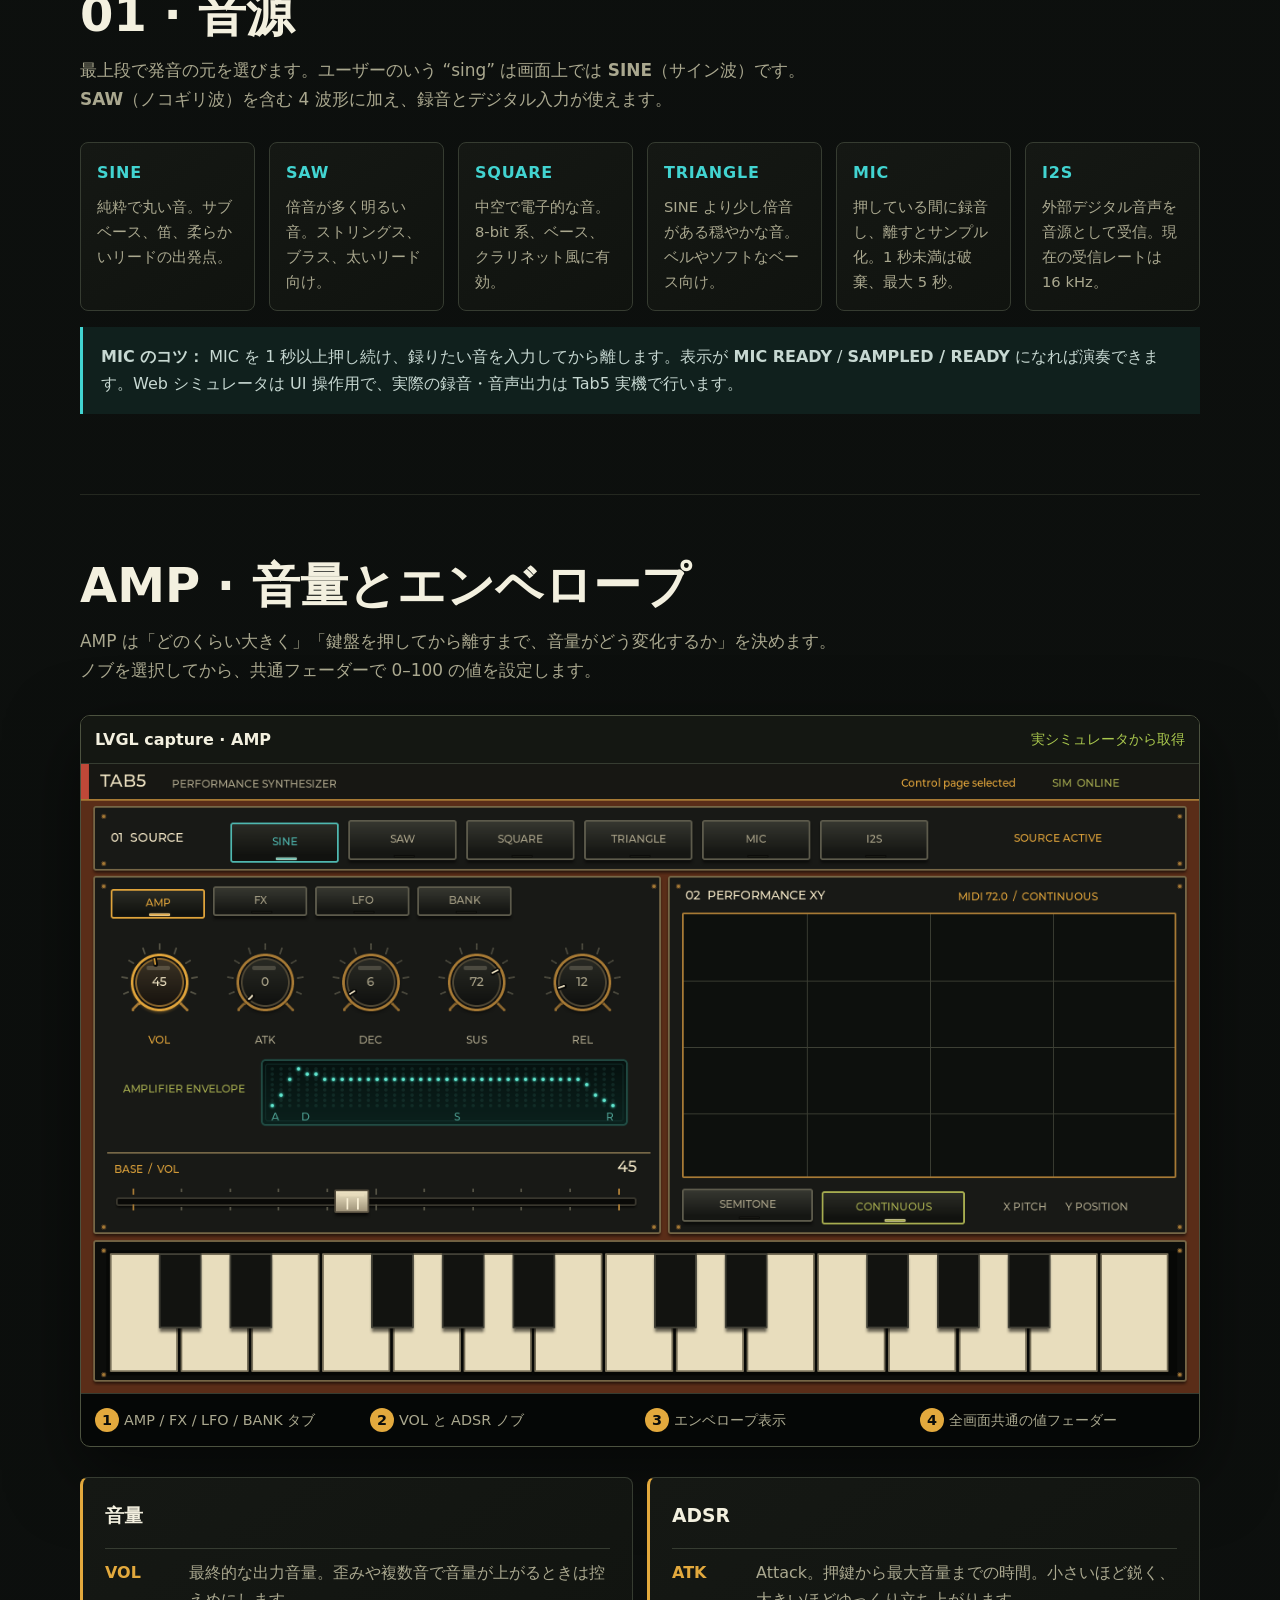
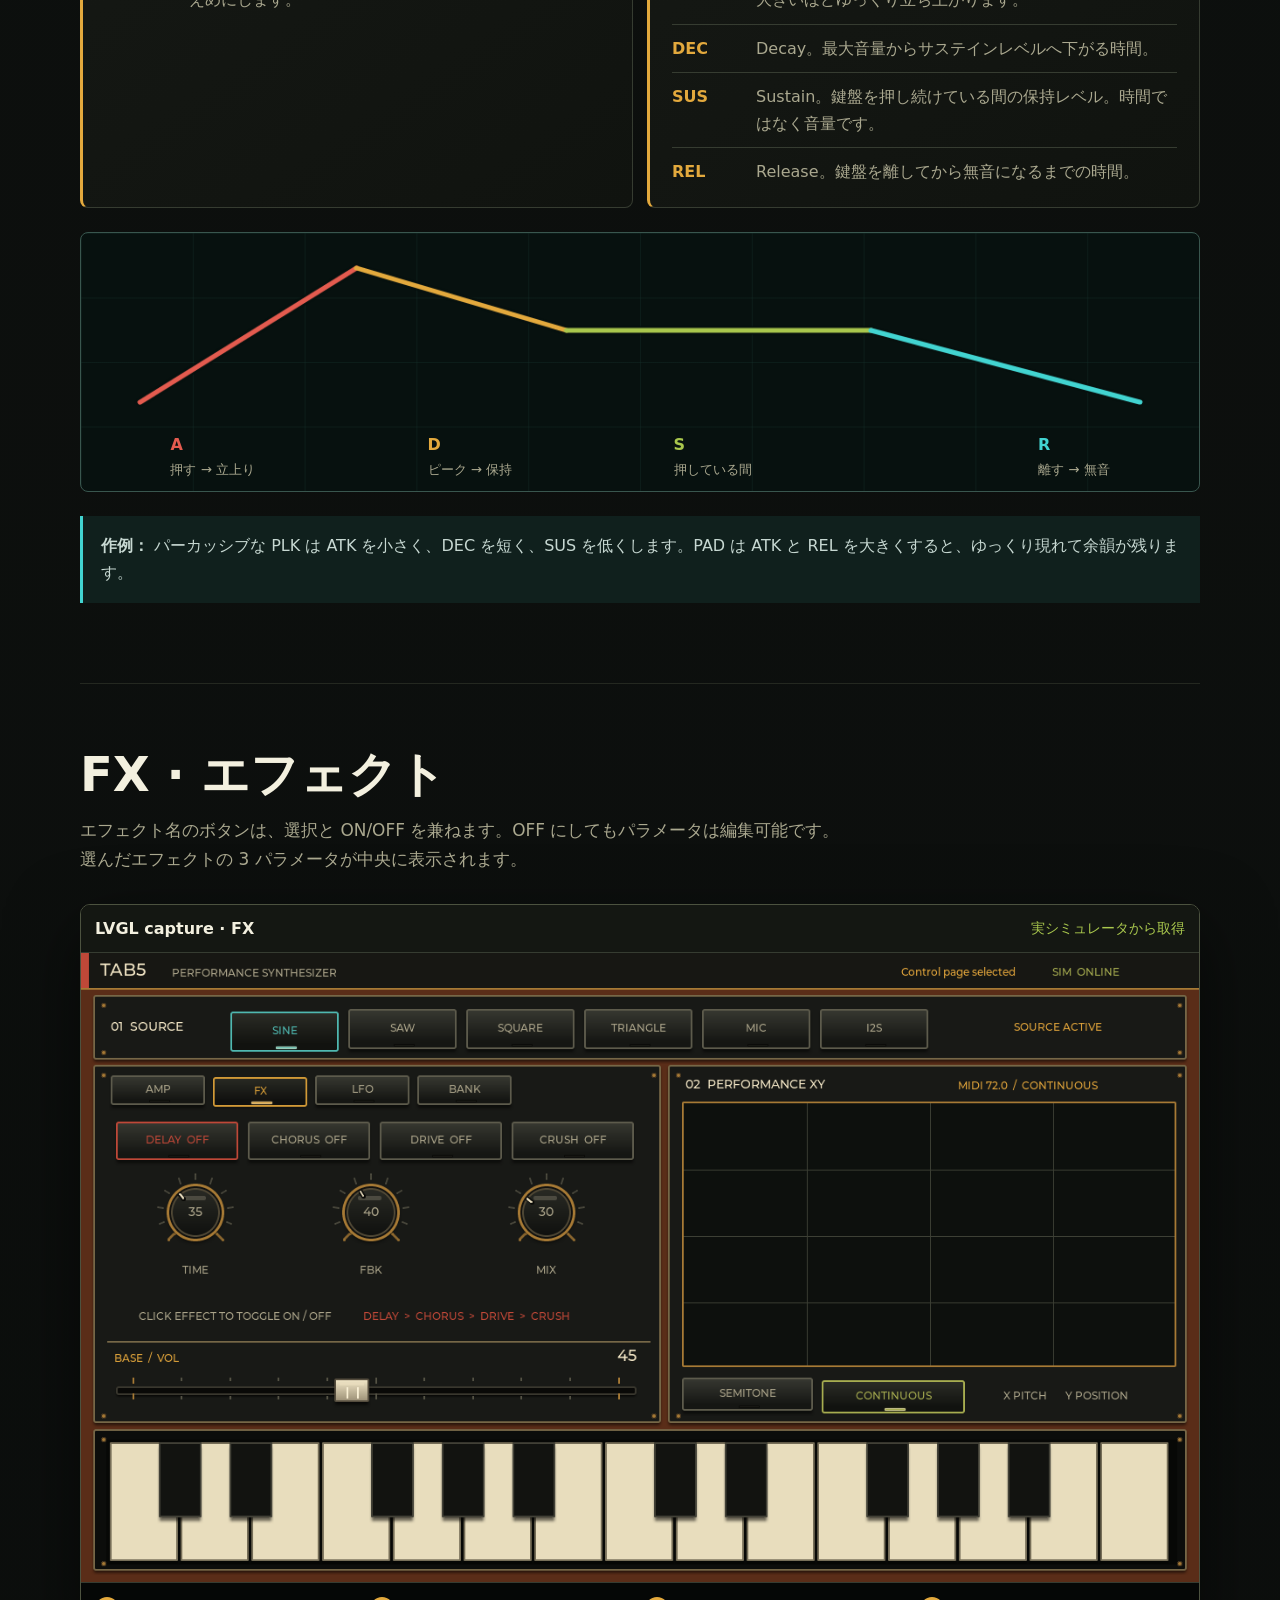
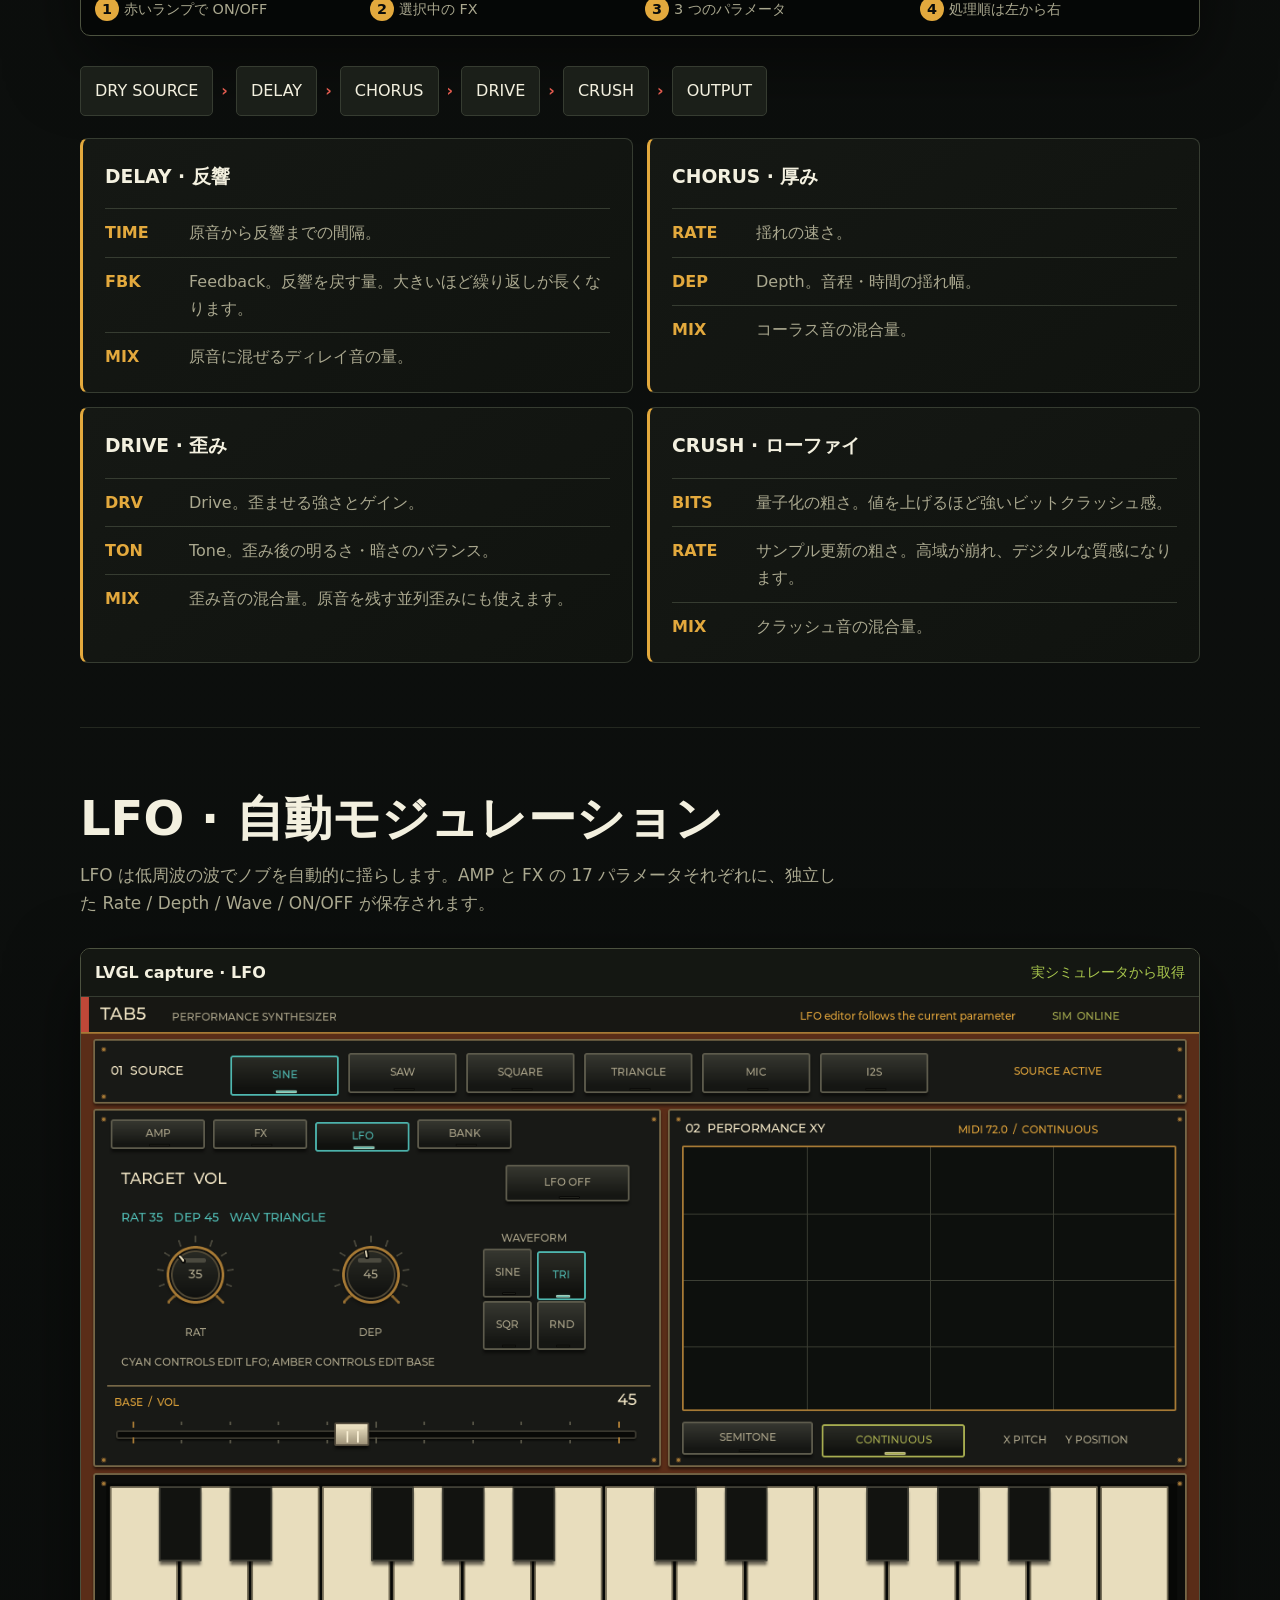
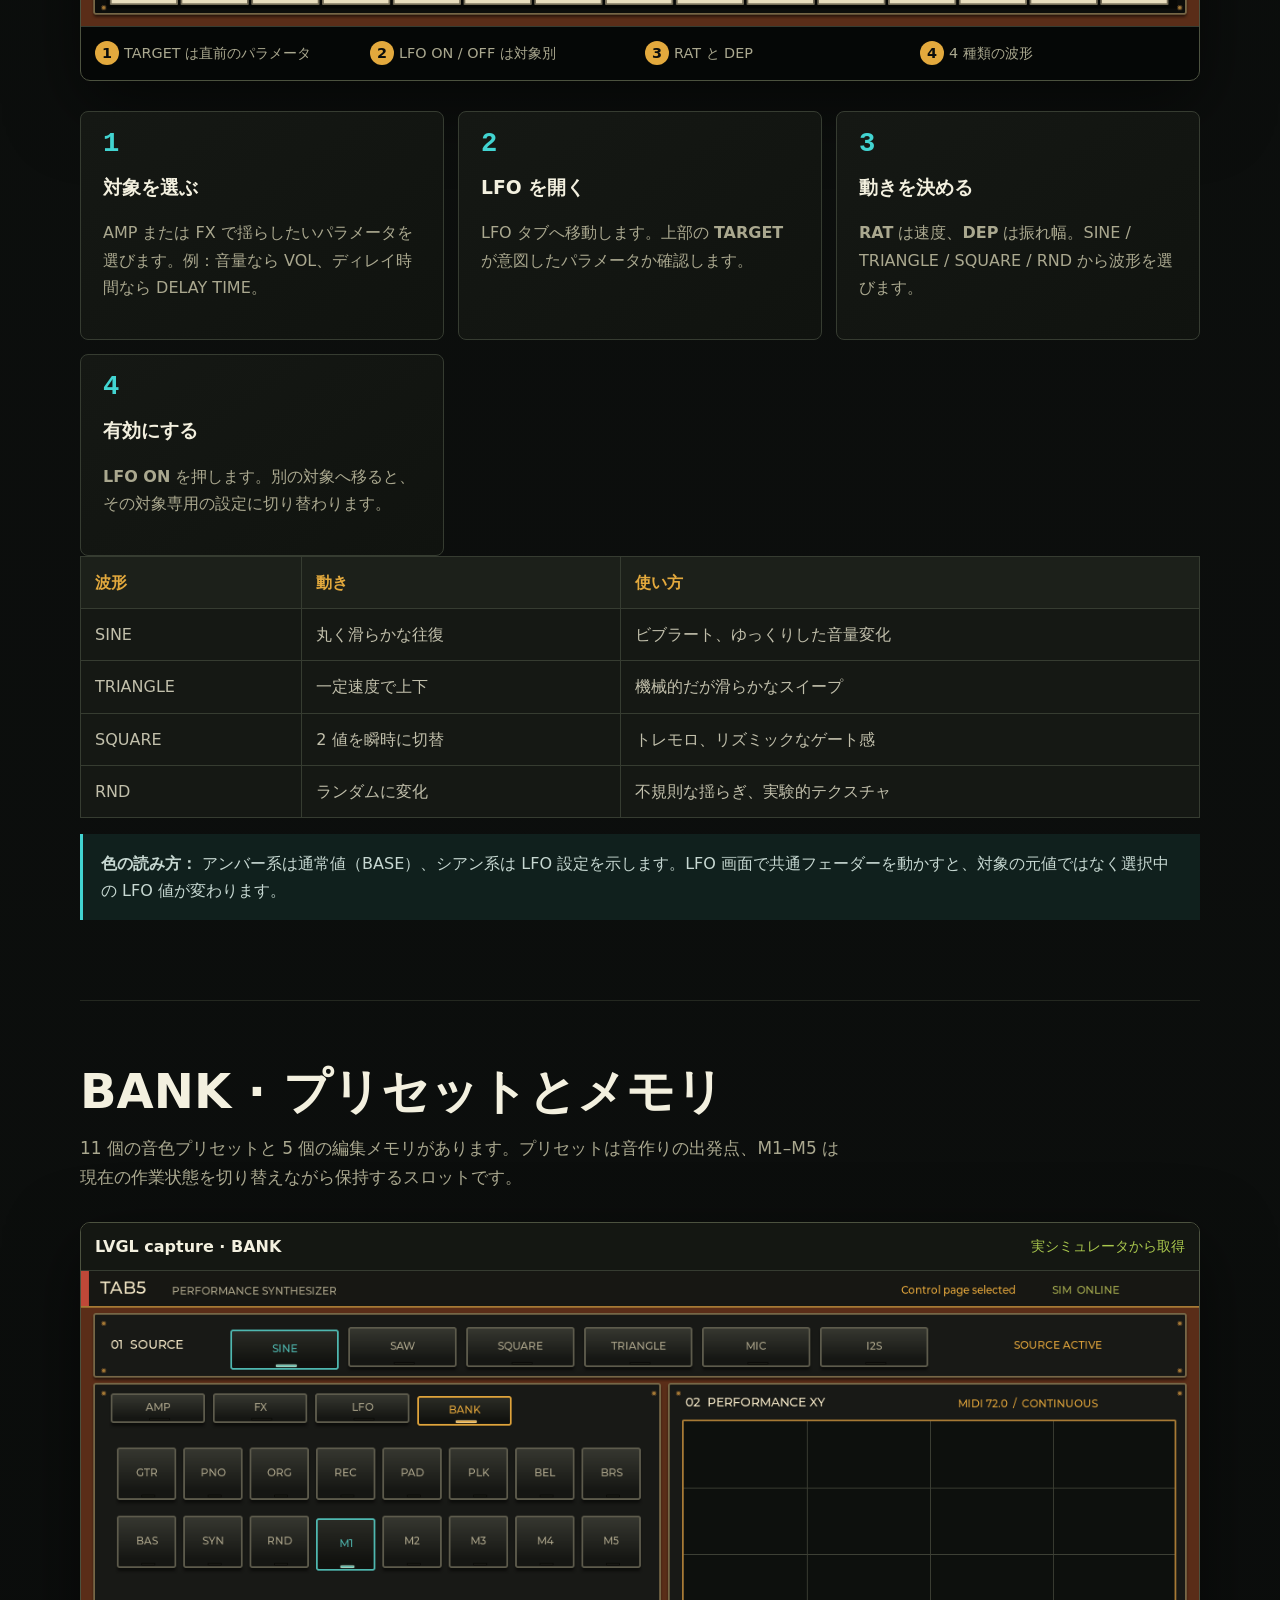
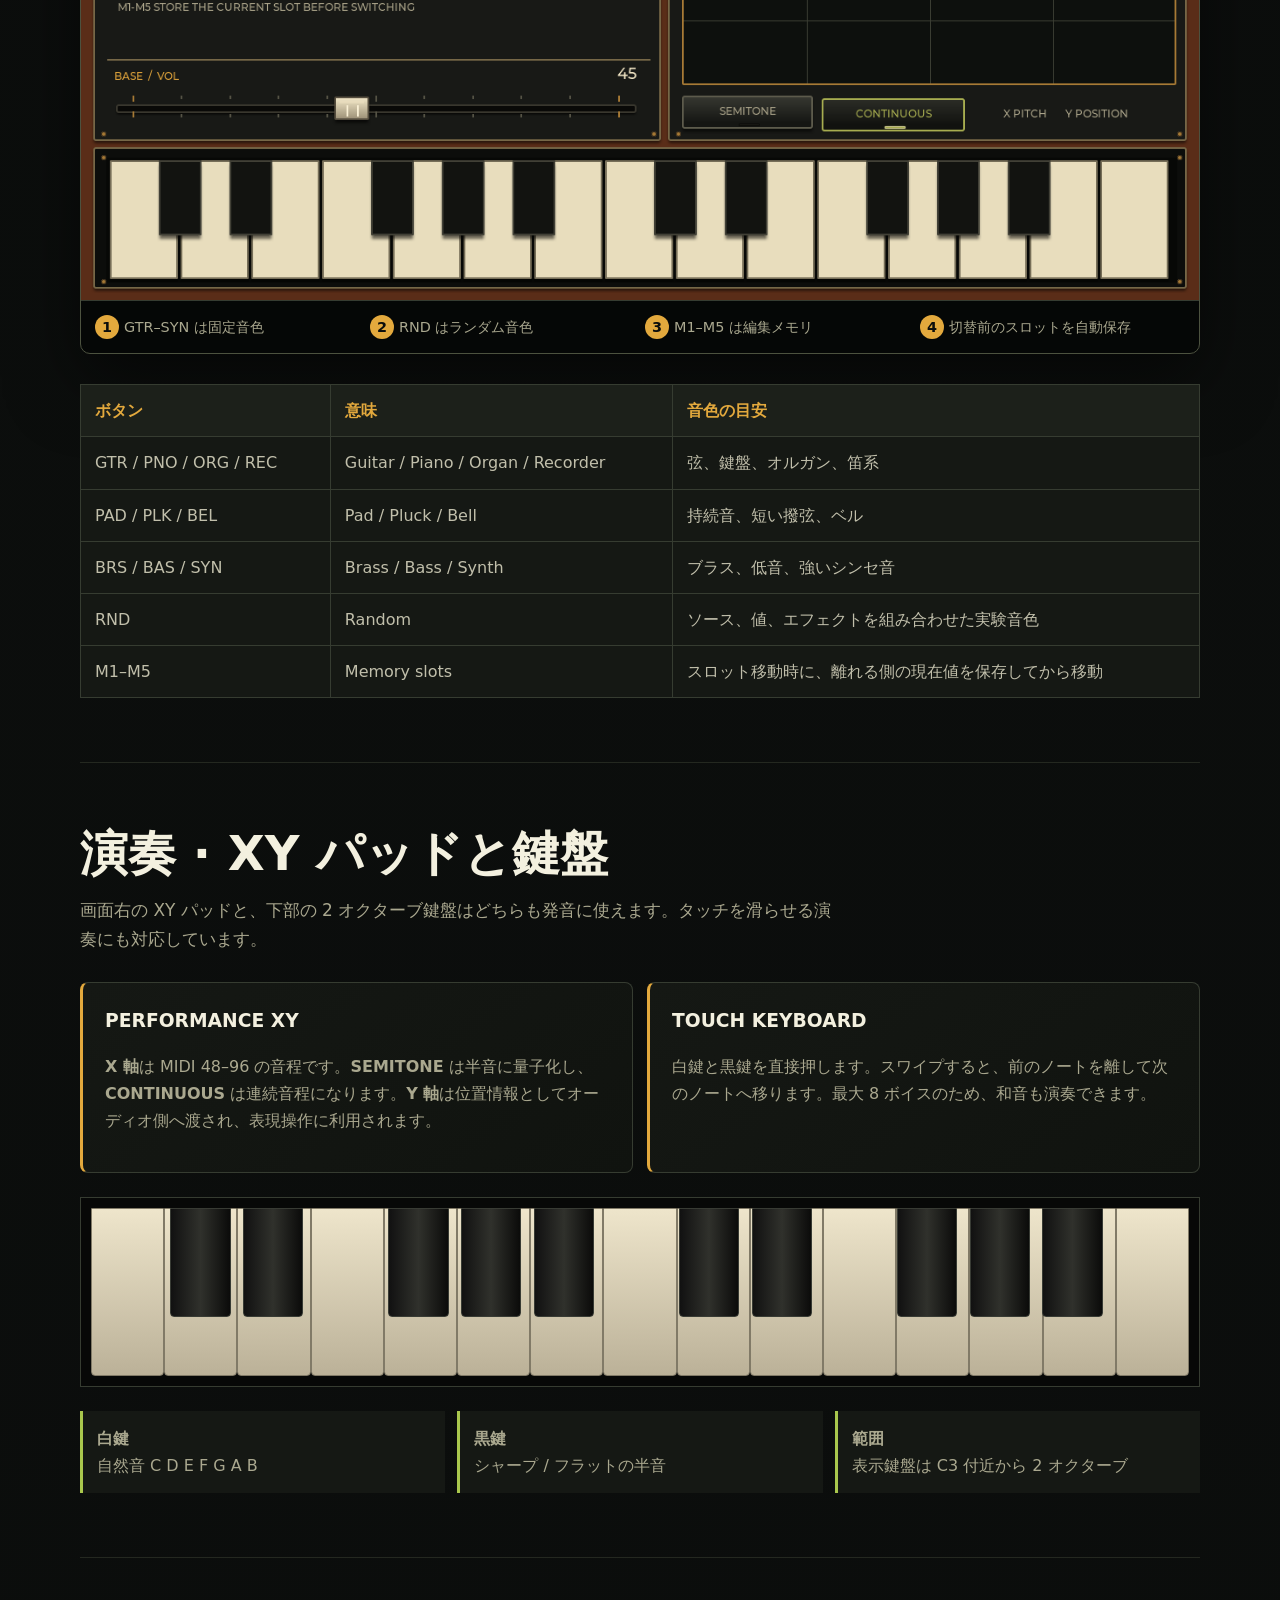
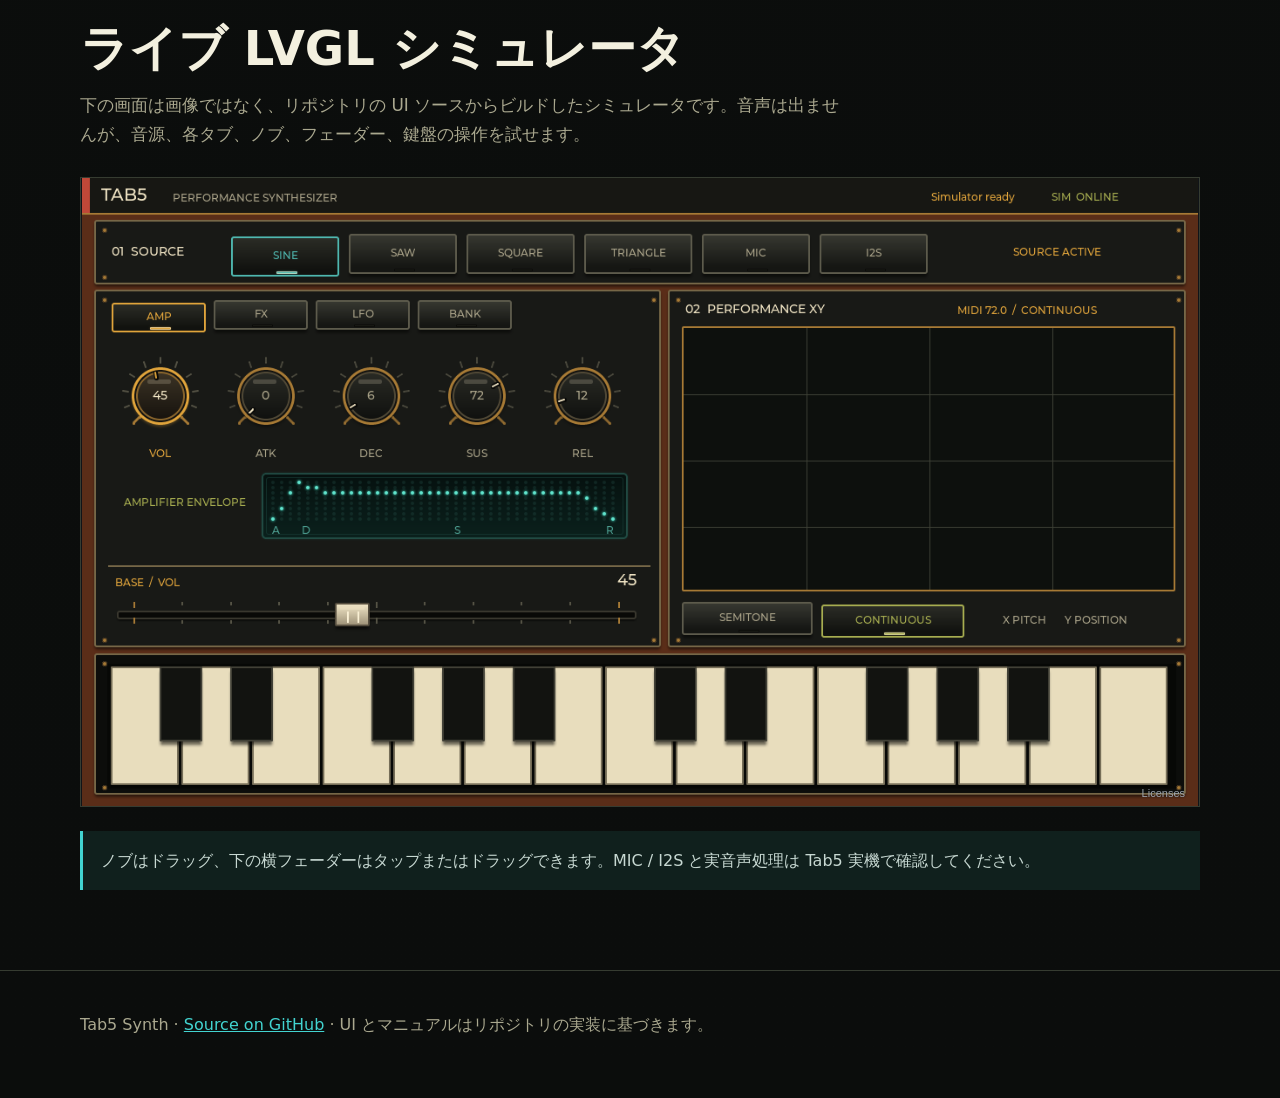
==== commit 92a154be: "docs: connect ADSR envelope segments" ====
--- a/docs/index.html
+++ b/docs/index.html
@@ -89,7 +89,7 @@
       </div>
 
       <div class="envelope" role="img" aria-label="ADSR エンベロープ図">
-        <i class="env-line env-a"></i><i class="env-line env-d"></i><i class="env-line env-s"></i><i class="env-line env-r"></i>
+        <canvas class="env-canvas" width="1000" height="180" aria-hidden="true"></canvas>
         <span class="env-label a">A<small>押す → 立上り</small></span>
         <span class="env-label d">D<small>ピーク → 保持</small></span>
         <span class="env-label s">S<small>押している間</small></span>
--- a/docs/assets/manual.css
+++ b/docs/assets/manual.css
@@ -175,11 +175,13 @@
     #07110f;
   background-size: 10% 25%;
 }
-.env-line { position: absolute; height: 4px; transform-origin: left center; border-radius: 4px; }
-.env-a { left: 4%; bottom: 12%; width: 23%; background: var(--red); transform: rotate(-48deg); }
-.env-d { left: 24%; top: 16%; width: 23%; background: var(--amber); transform: rotate(29deg); }
-.env-s { left: 45%; top: 43%; width: 28%; background: var(--lime); }
-.env-r { left: 72%; top: 43%; width: 27%; background: var(--cyan); transform: rotate(35deg); }
+.env-canvas {
+  position: absolute;
+  top: 18px;
+  left: 3%;
+  width: 94%;
+  height: 170px;
+}
 .env-label { position: absolute; bottom: 10px; font-weight: 800; }
 .env-label small { display: block; color: var(--muted); font-weight: 400; }
 .env-label.a { left: 8%; color: var(--red); }
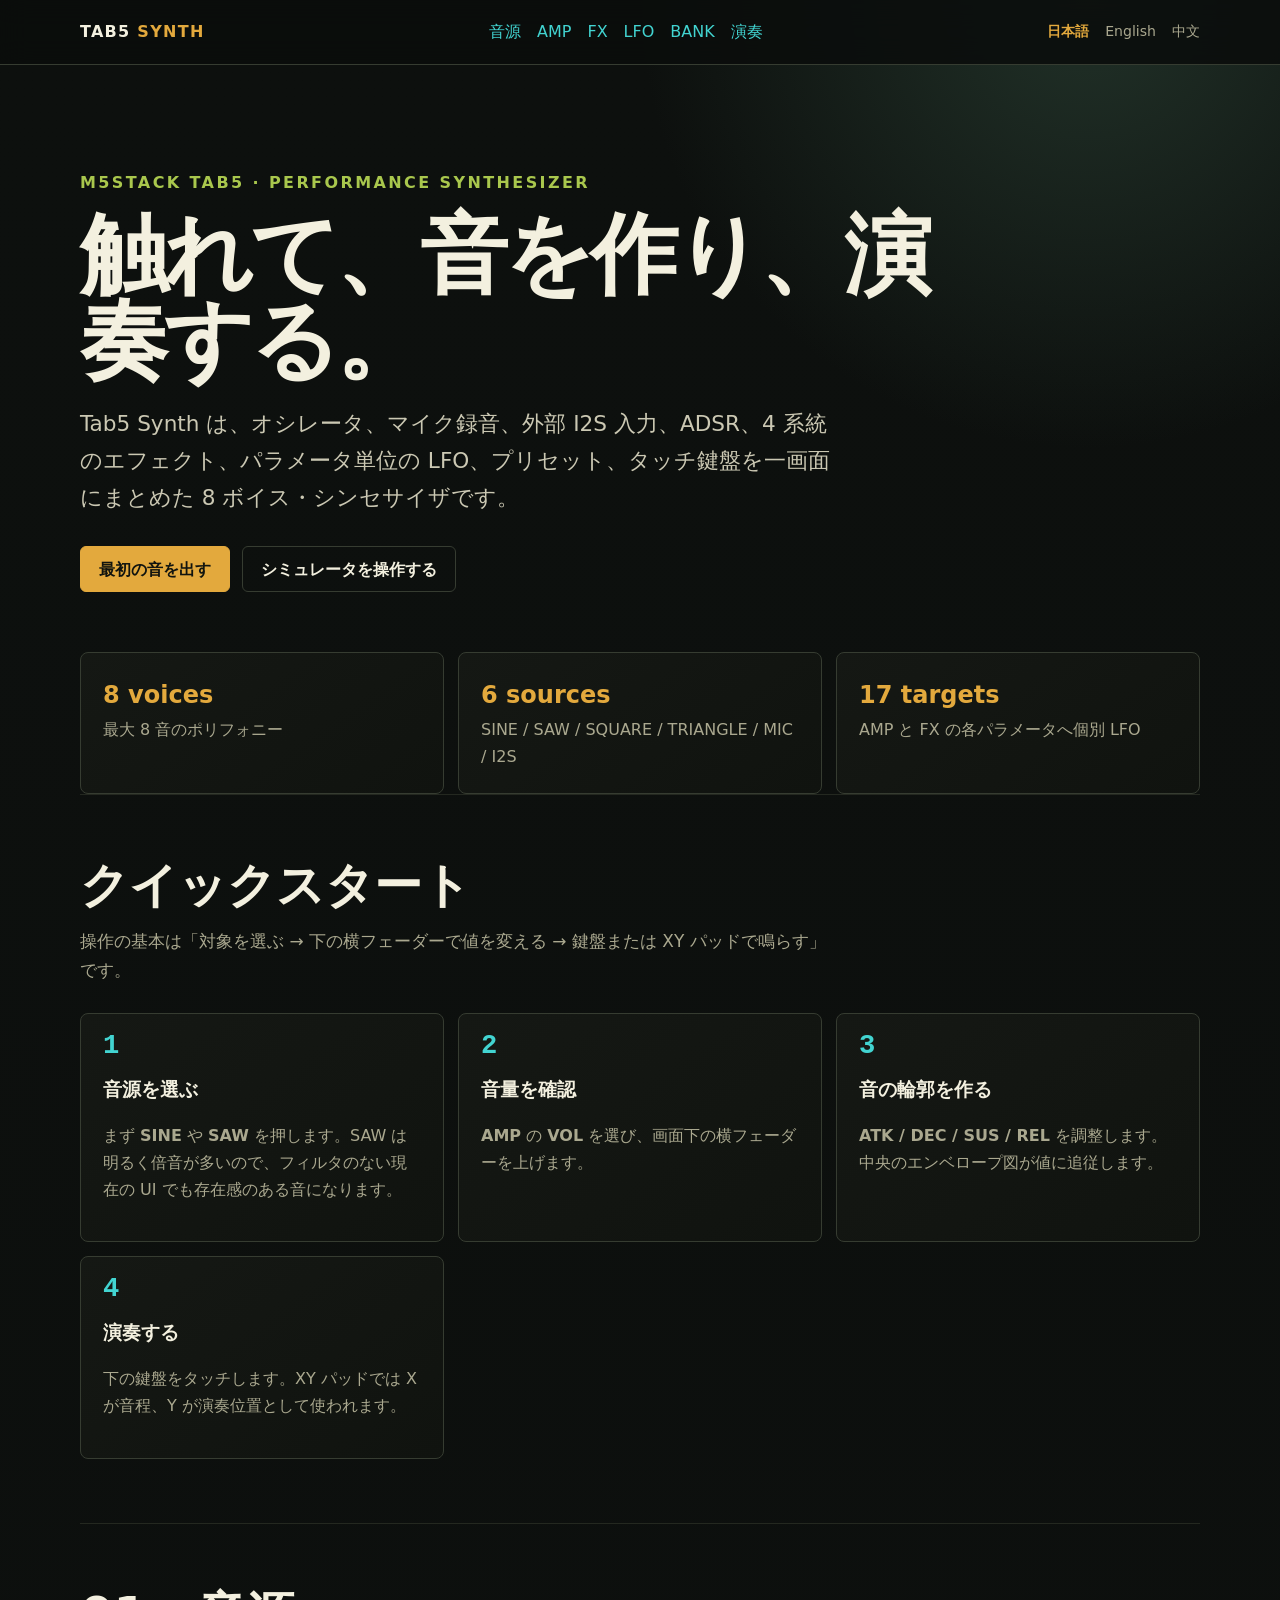
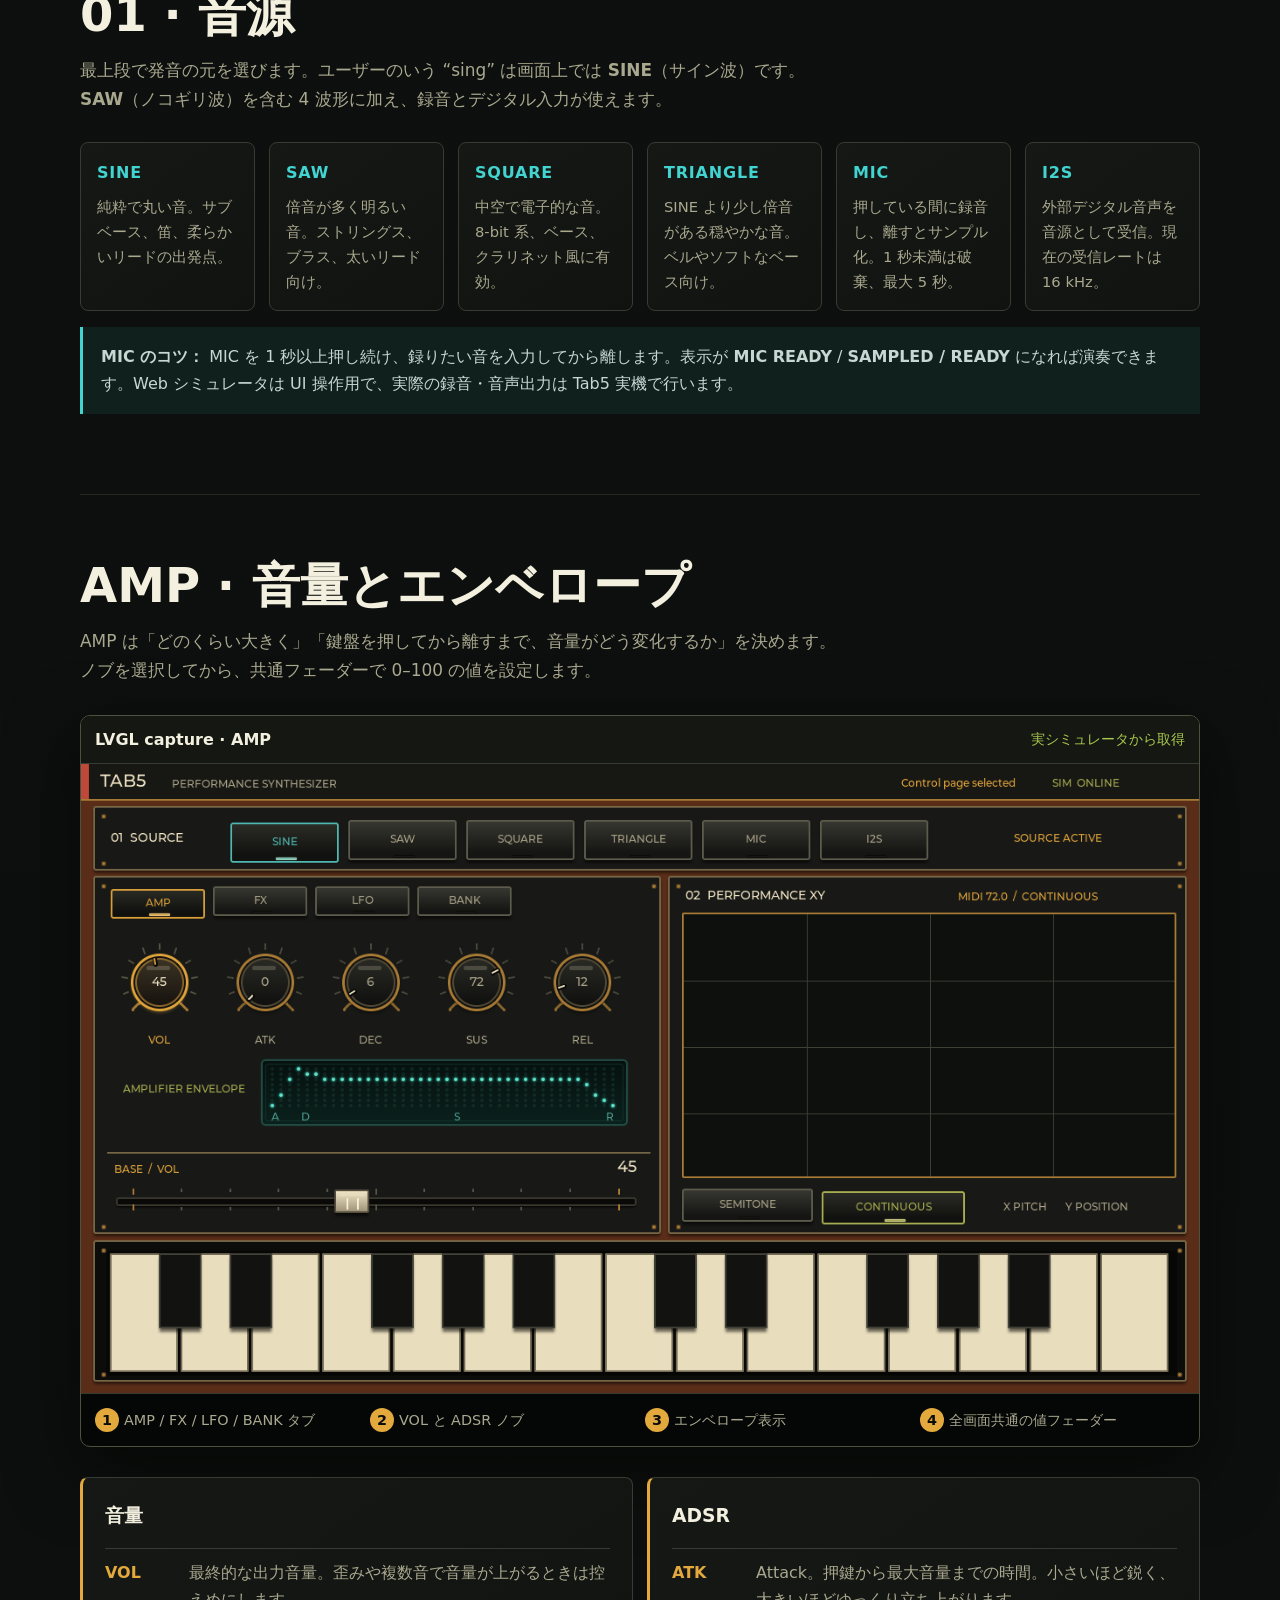
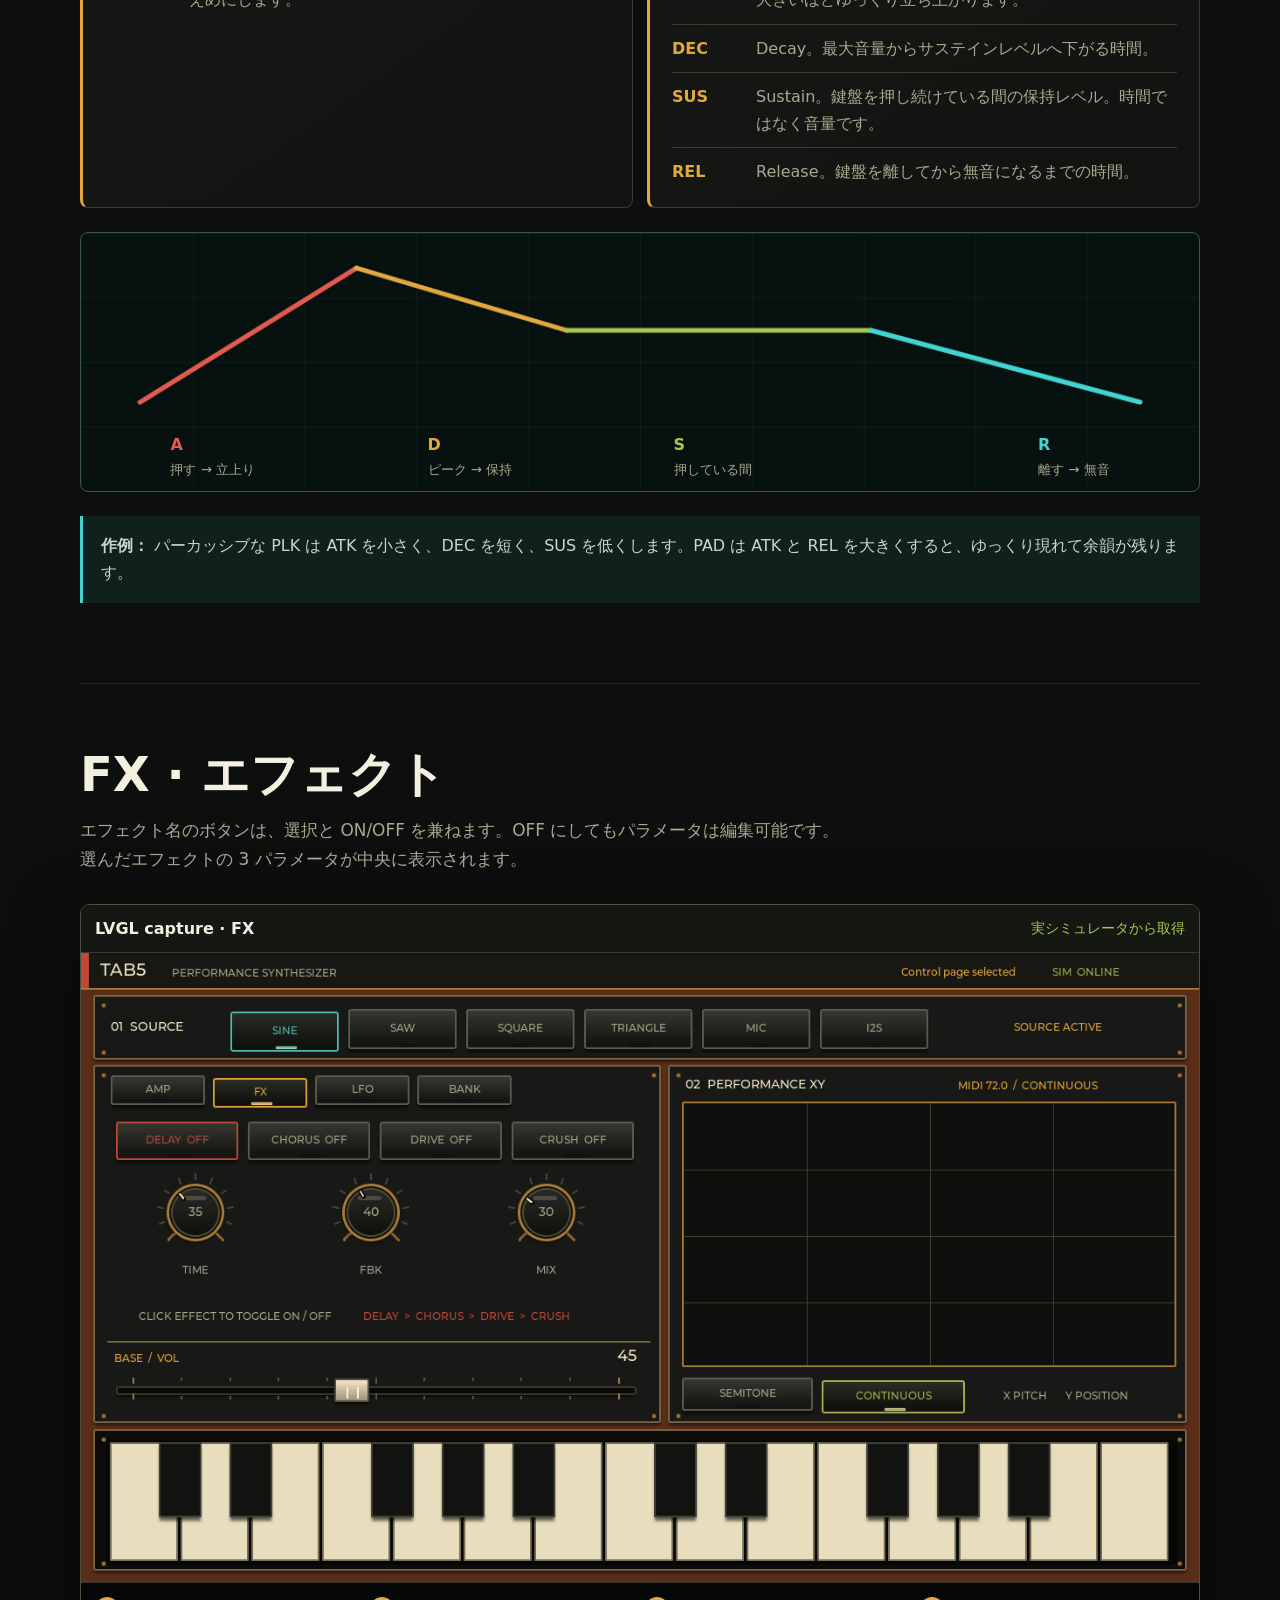
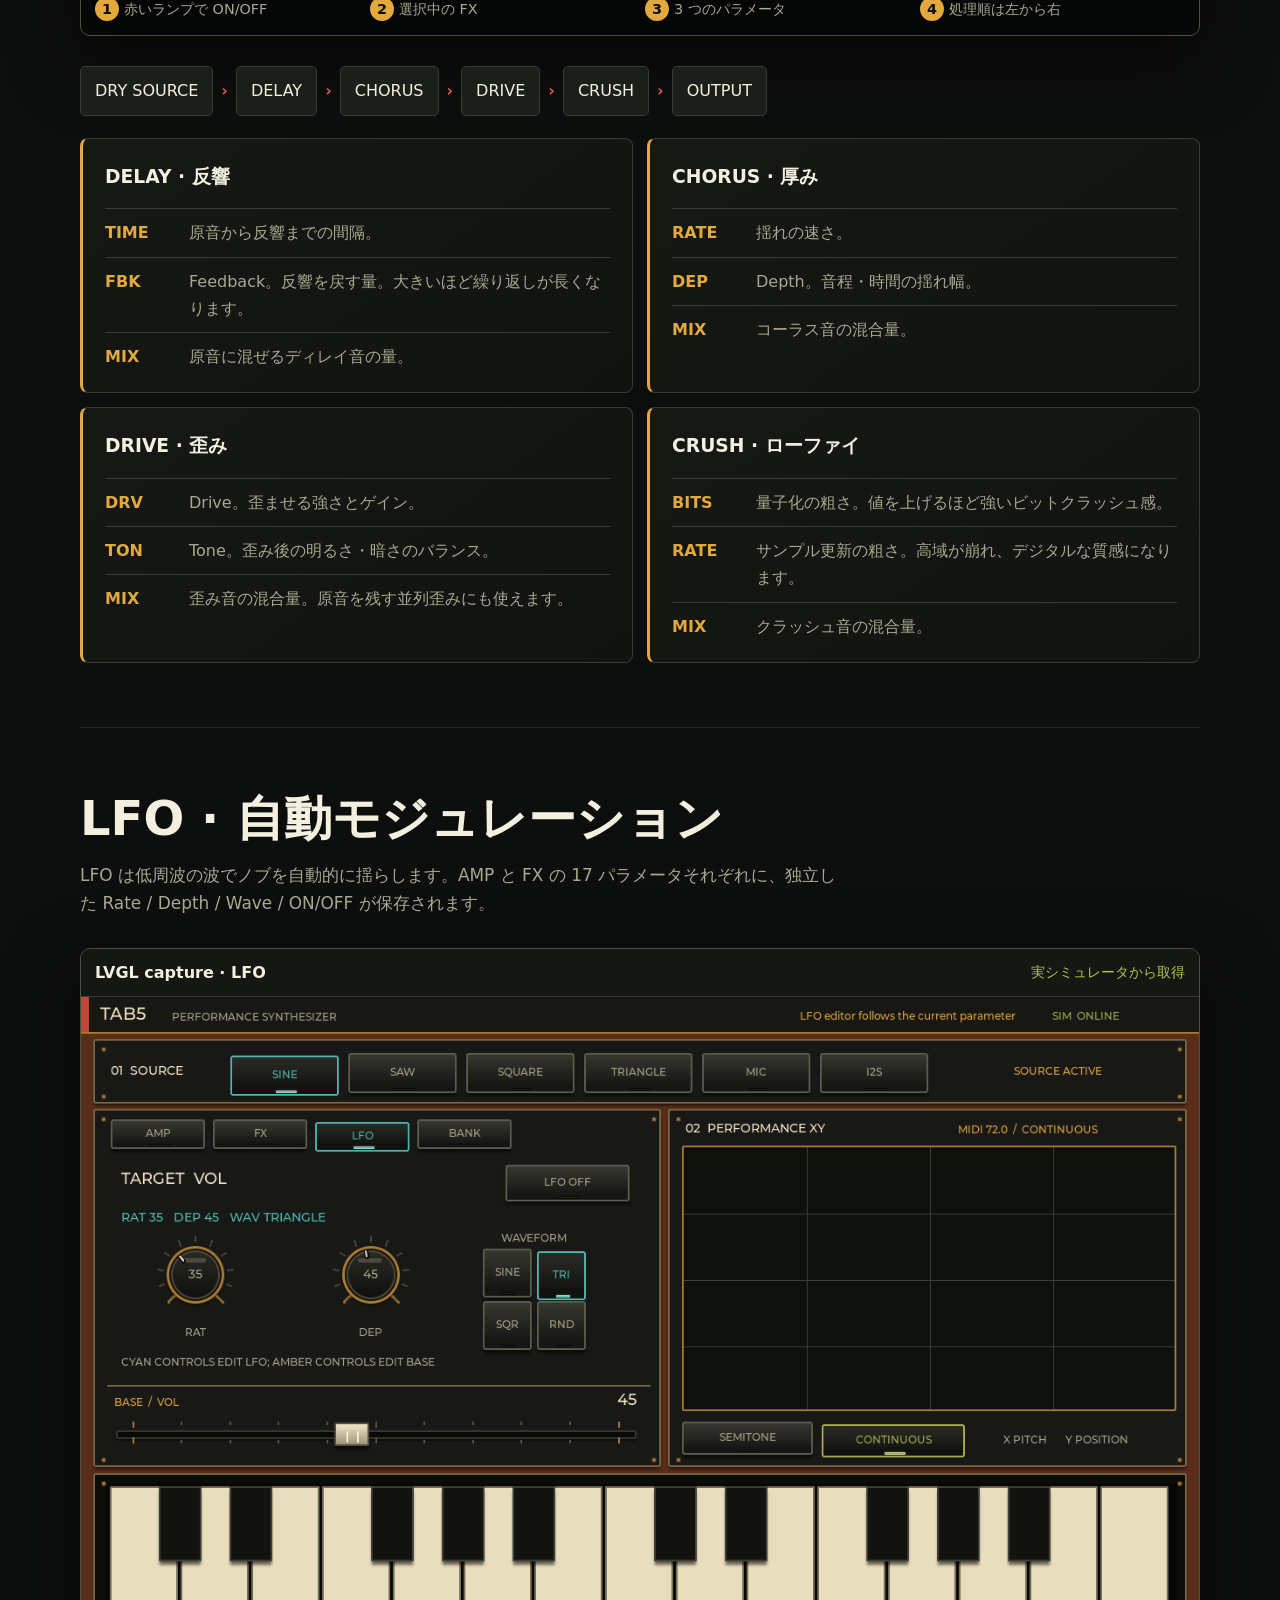
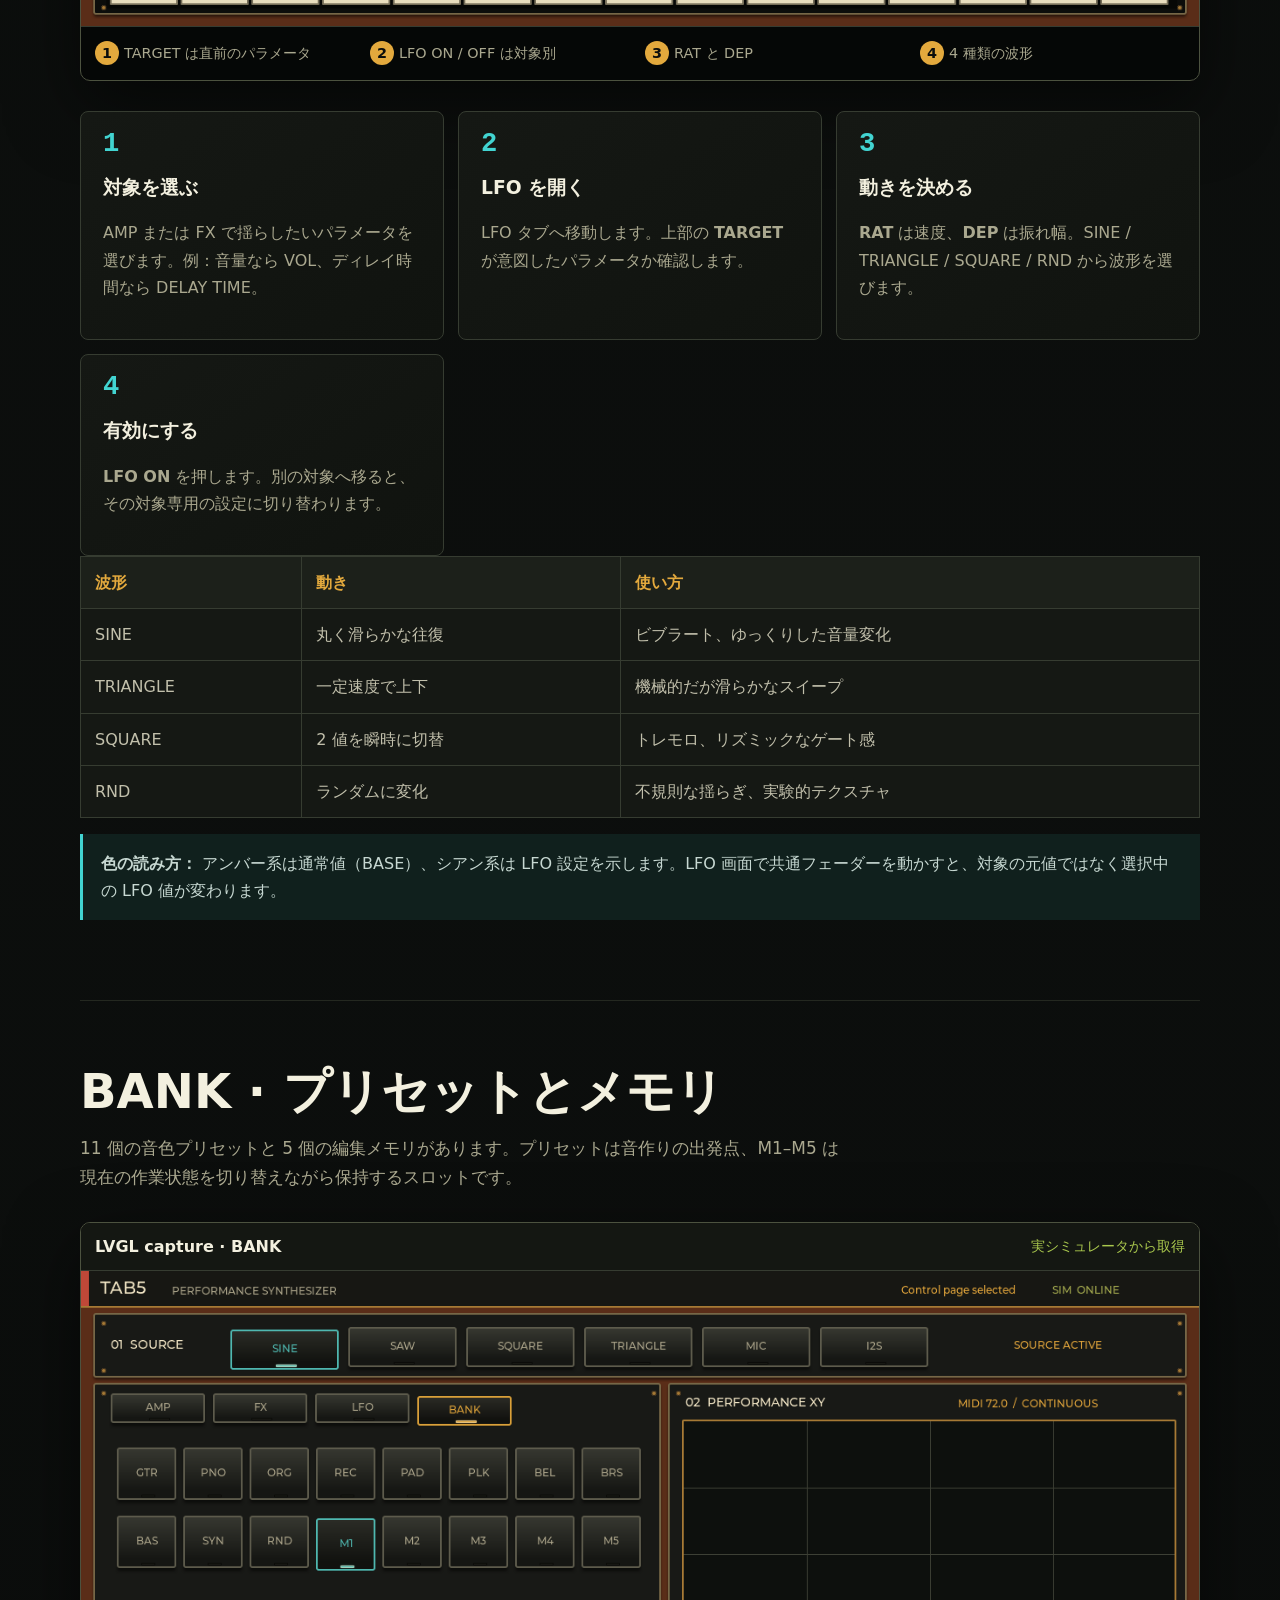
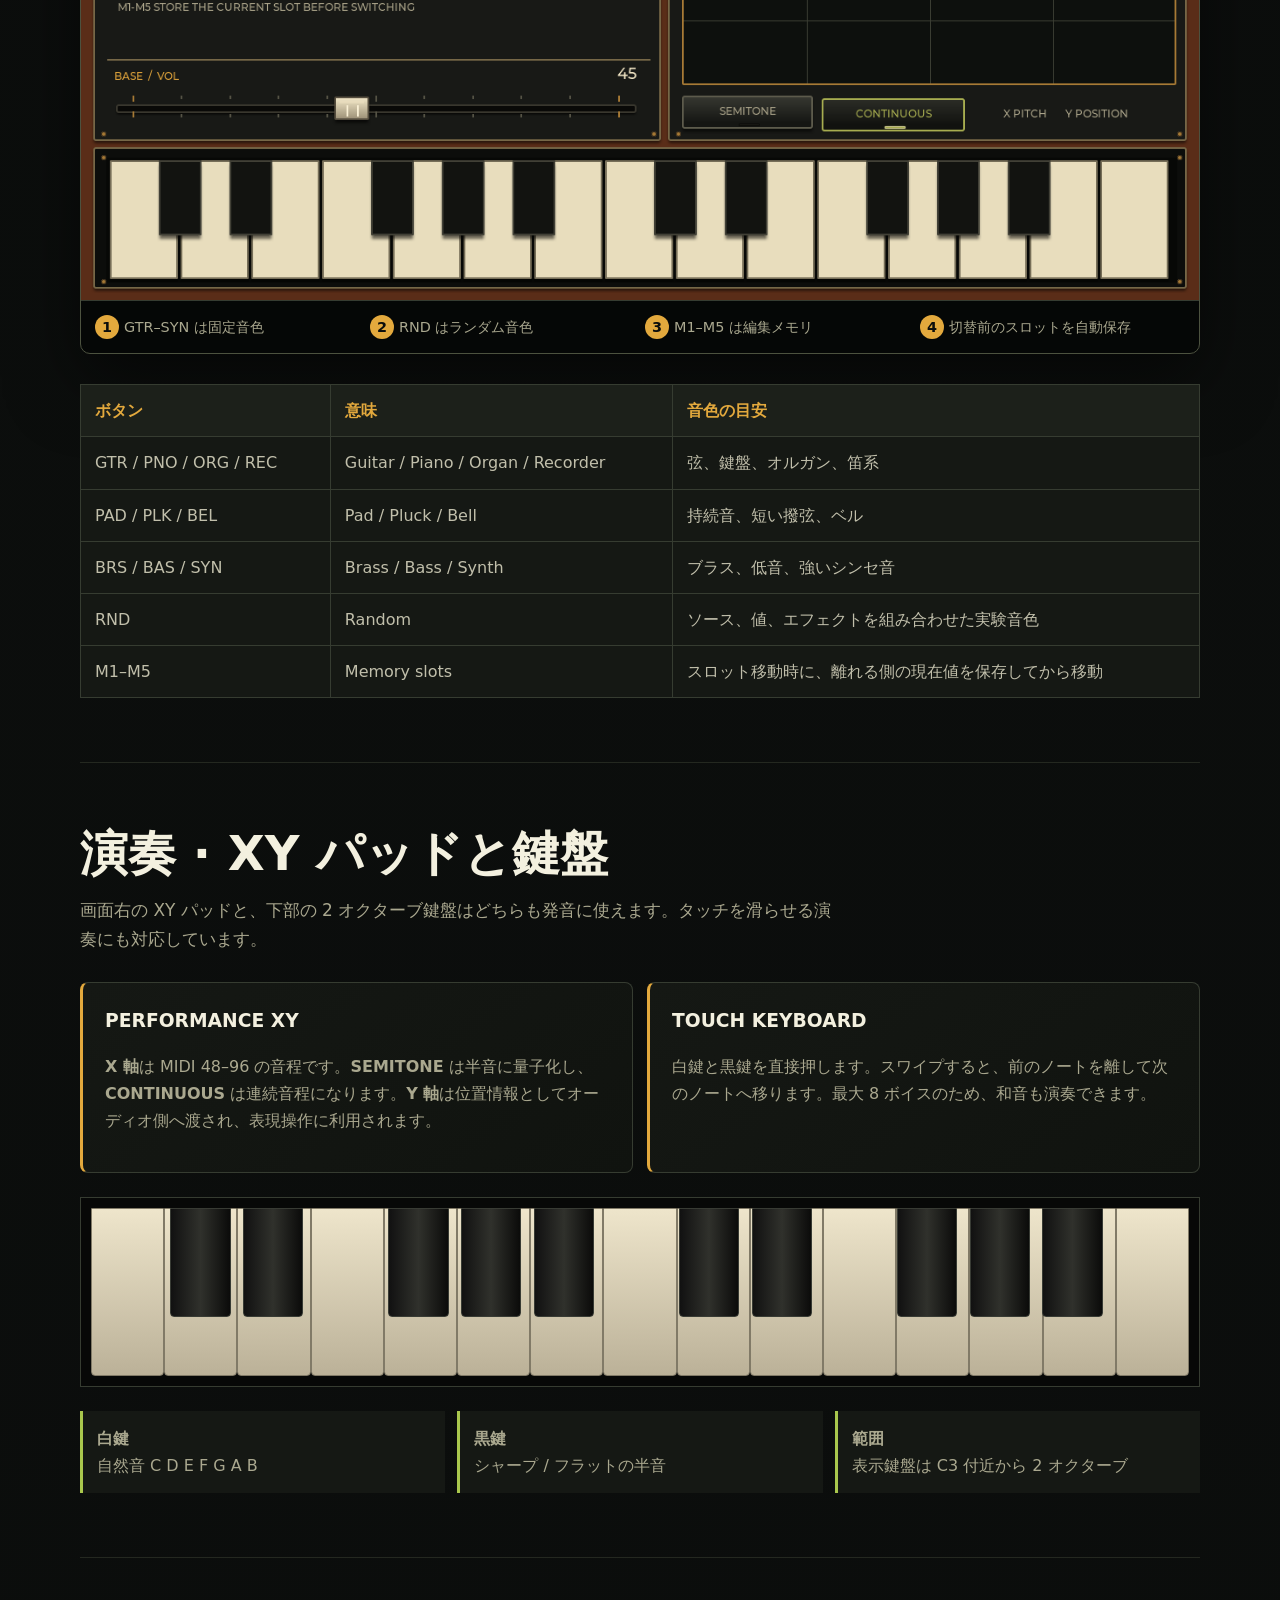
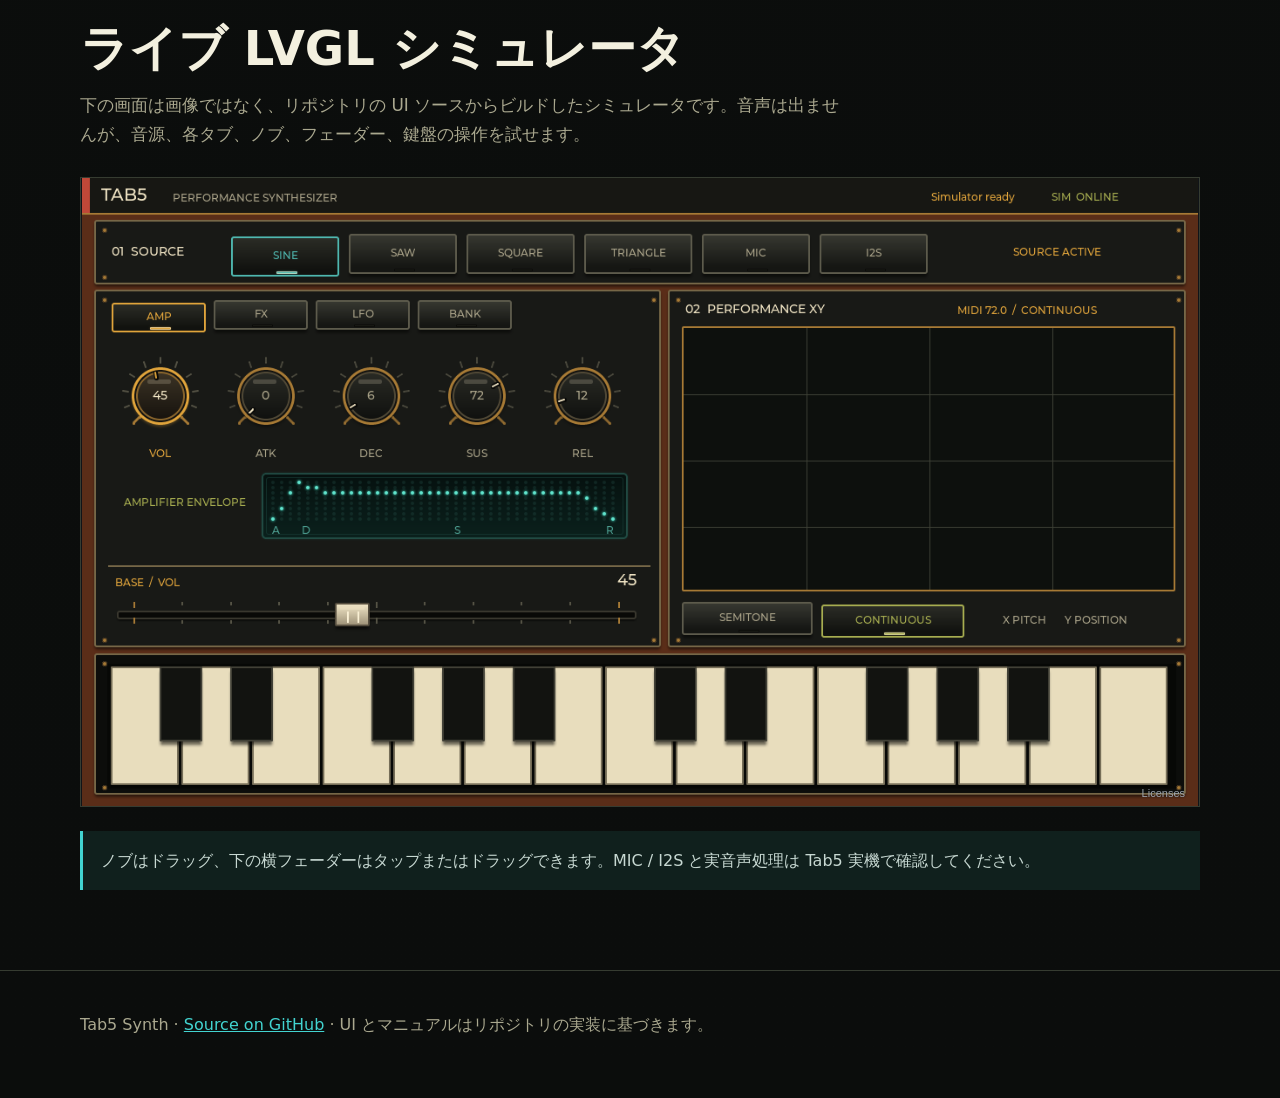
==== commit 4a041088: "docs: refresh envelope diagram assets" ====
--- a/docs/index.html
+++ b/docs/index.html
@@ -5,7 +5,7 @@
   <meta name="viewport" content="width=device-width, initial-scale=1">
   <meta name="description" content="M5Stack Tab5 Synth の日本語ユーザーマニュアル。音源、AMP、FX、LFO、BANK、XY パッド、鍵盤を図解します。">
   <title>Tab5 Synth ユーザーマニュアル</title>
-  <link rel="stylesheet" href="assets/manual.css">
+  <link rel="stylesheet" href="assets/manual.css?v=20260723-2">
 </head>
 <body>
   <header class="site-header">
@@ -218,6 +218,6 @@
 
   <iframe id="capture-simulator" src="simulator.html" title="画面キャプチャ用 LVGL simulator" aria-hidden="true"></iframe>
   <footer class="footer"><div style="width:min(var(--max),calc(100% - 32px));margin:auto">Tab5 Synth · <a href="https://github.com/airpocket-soundman/Tab5_synth">Source on GitHub</a> · UI とマニュアルはリポジトリの実装に基づきます。</div></footer>
-  <script src="assets/manual.js"></script>
+  <script src="assets/manual.js?v=20260723-2"></script>
 </body>
 </html>
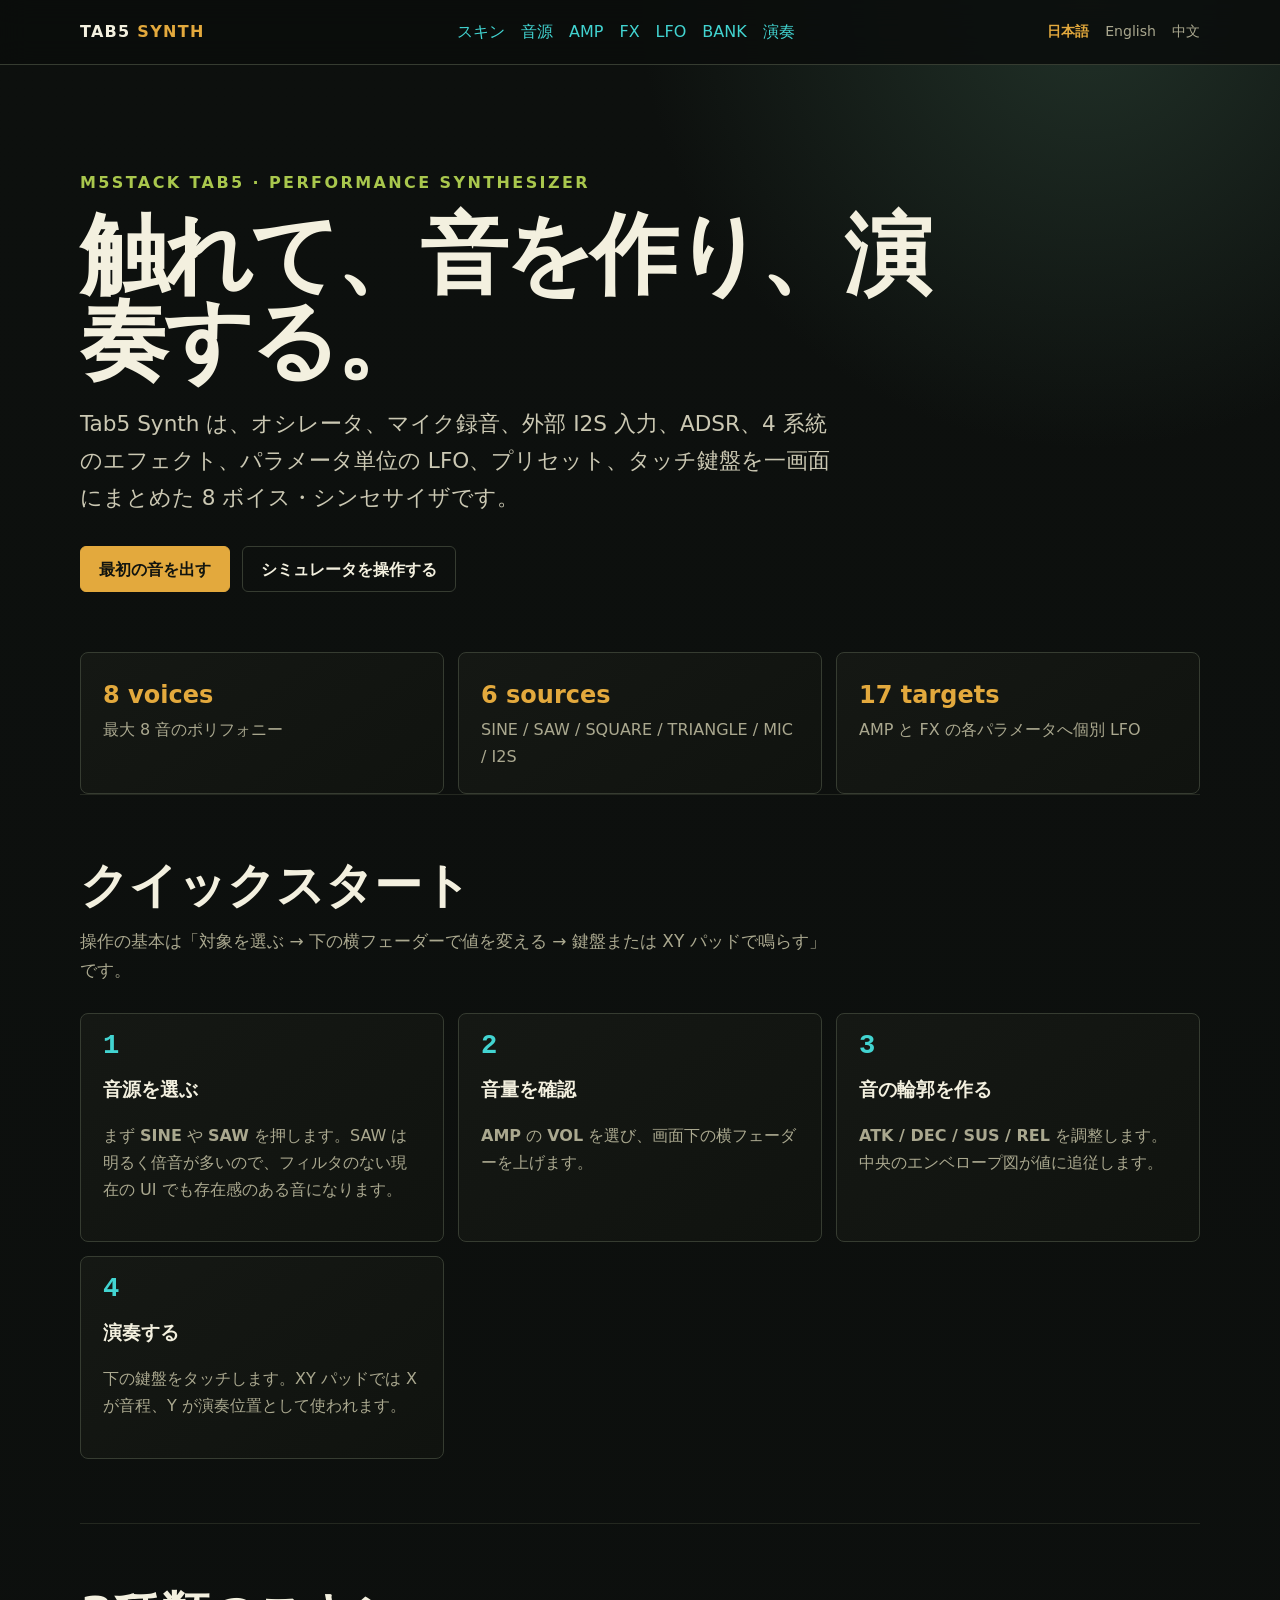
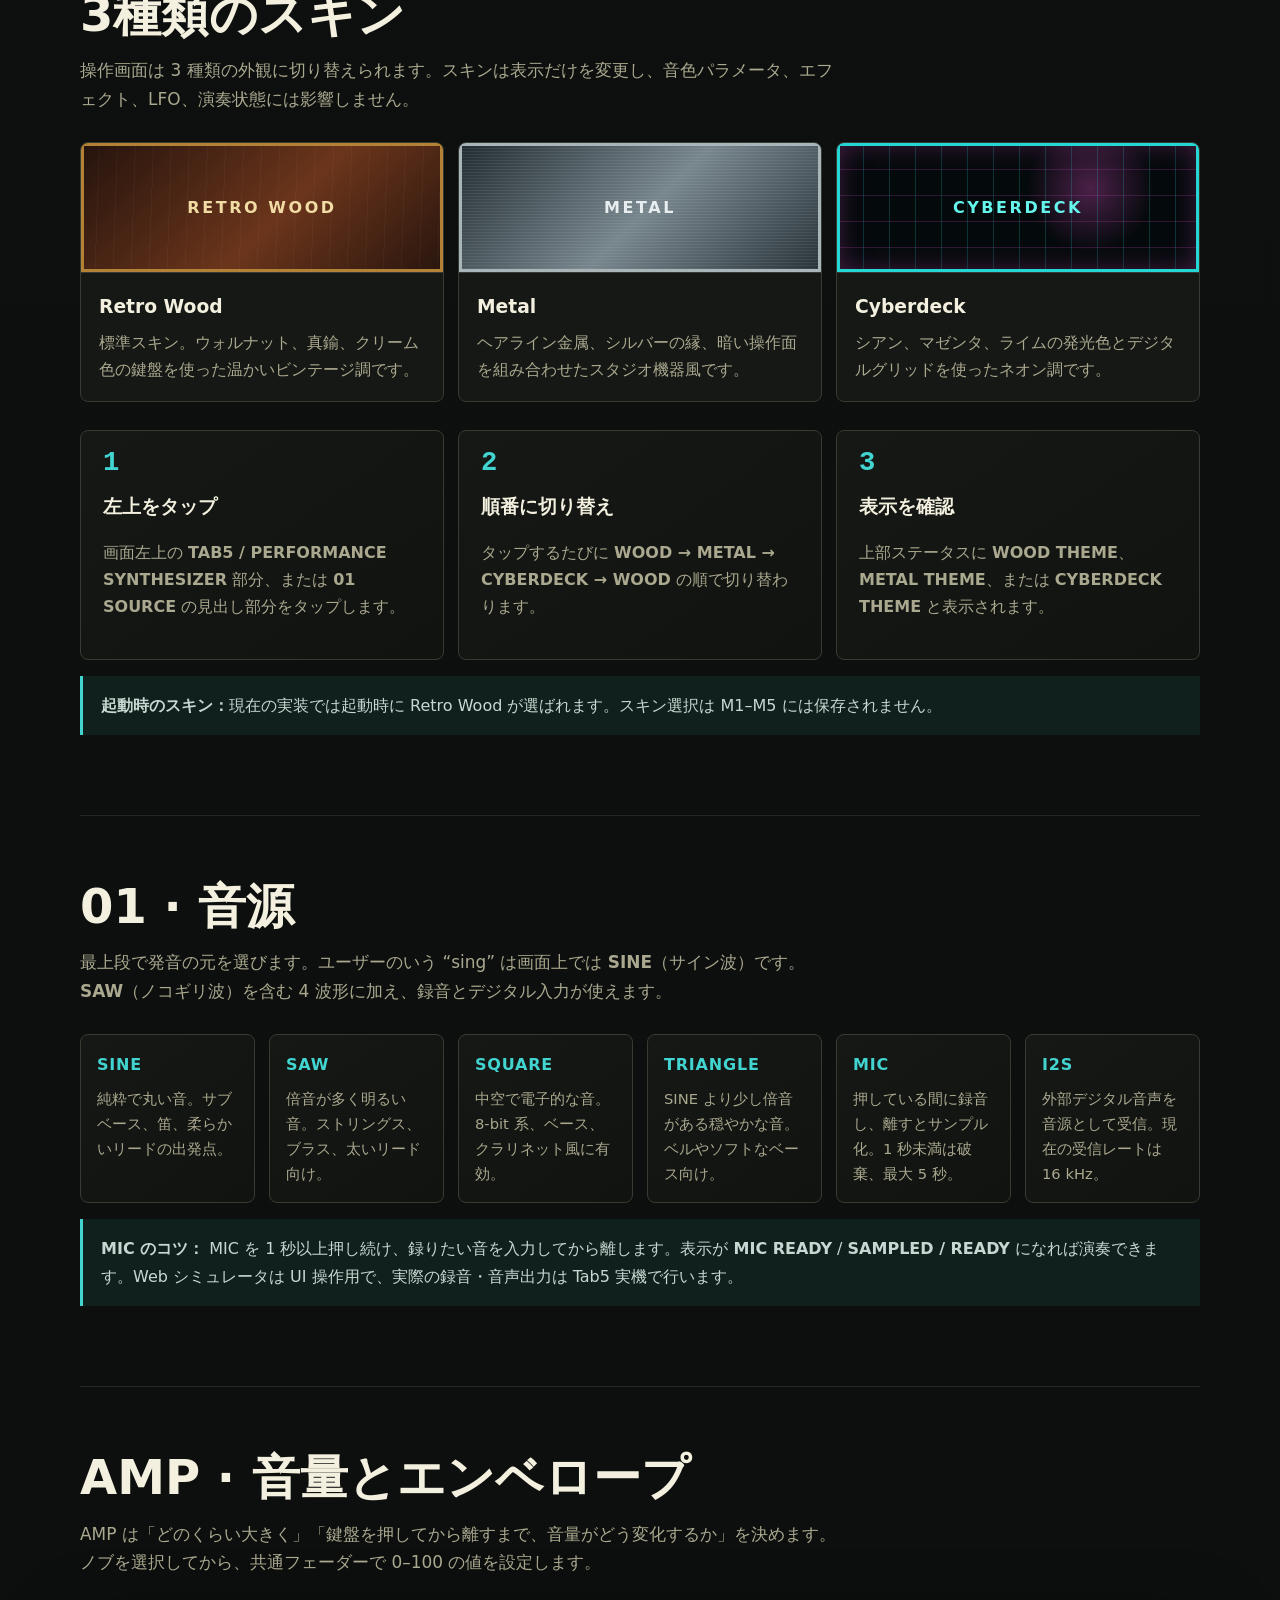
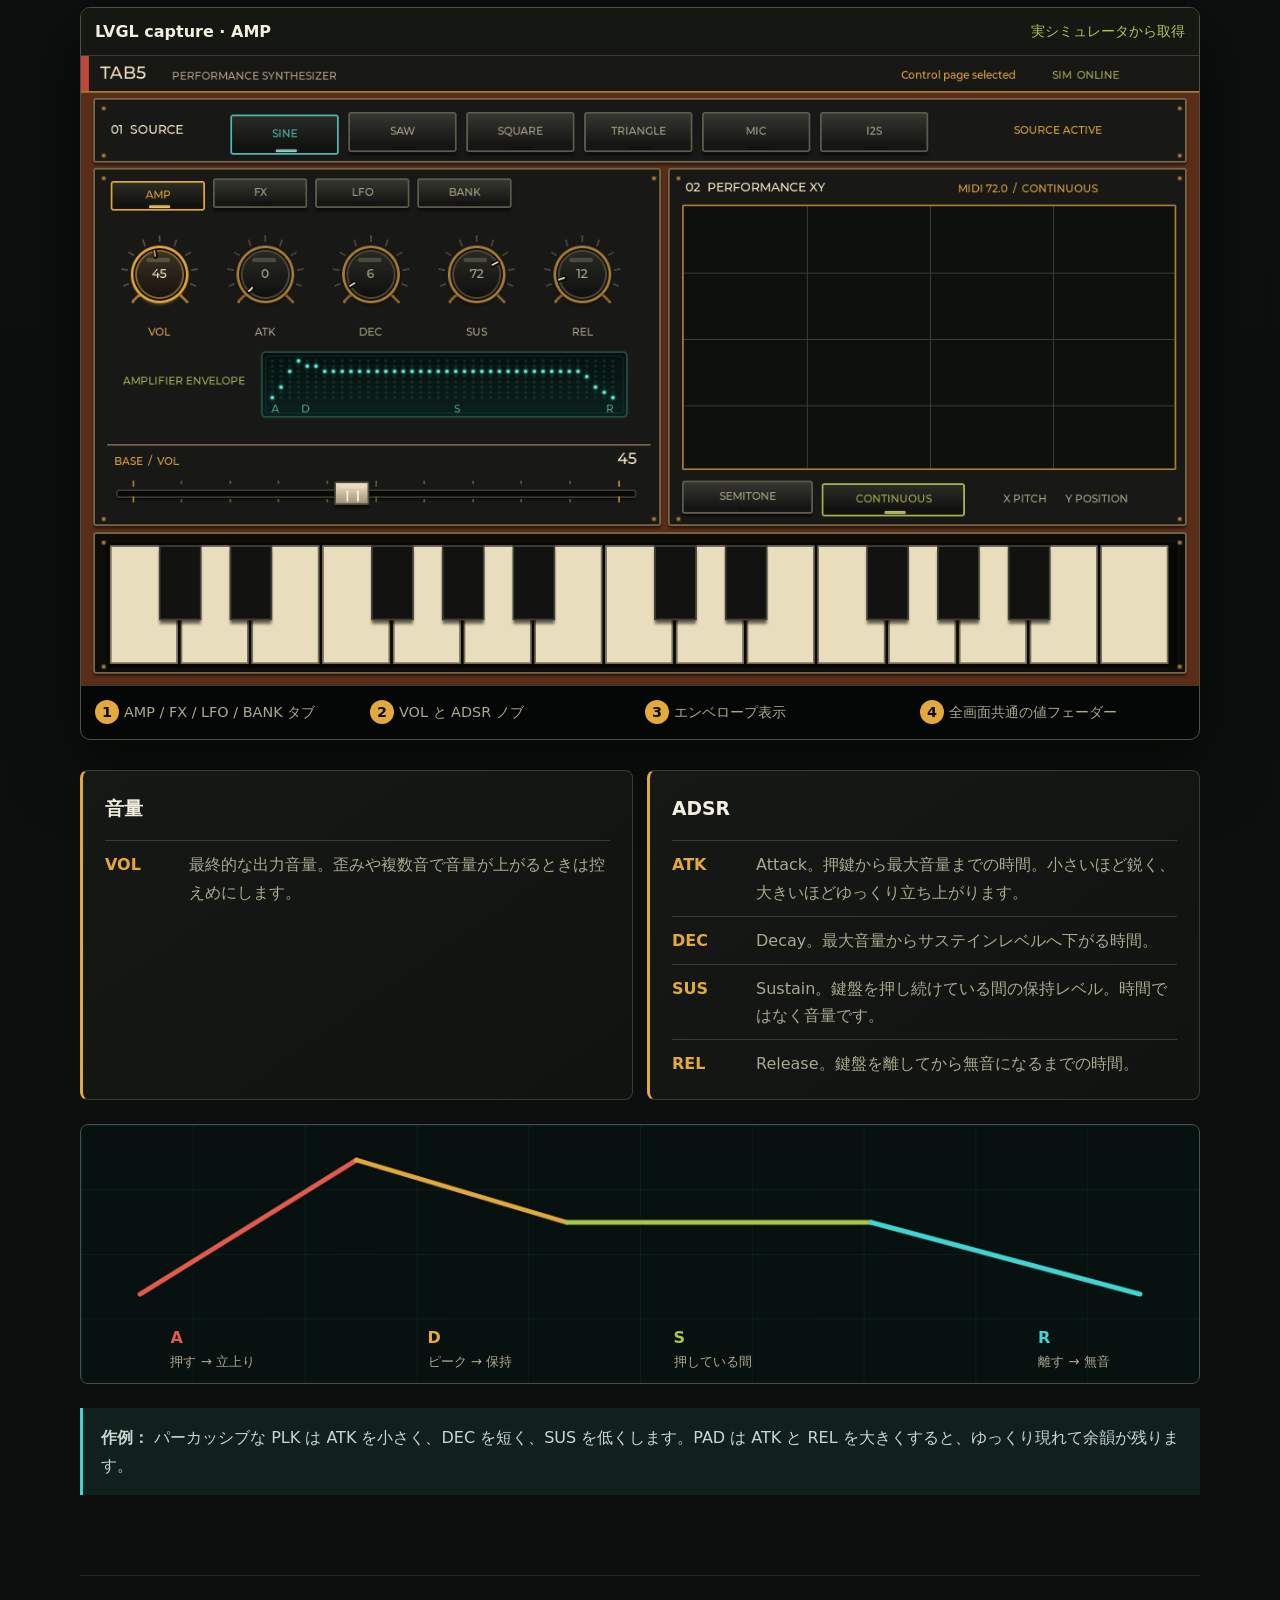
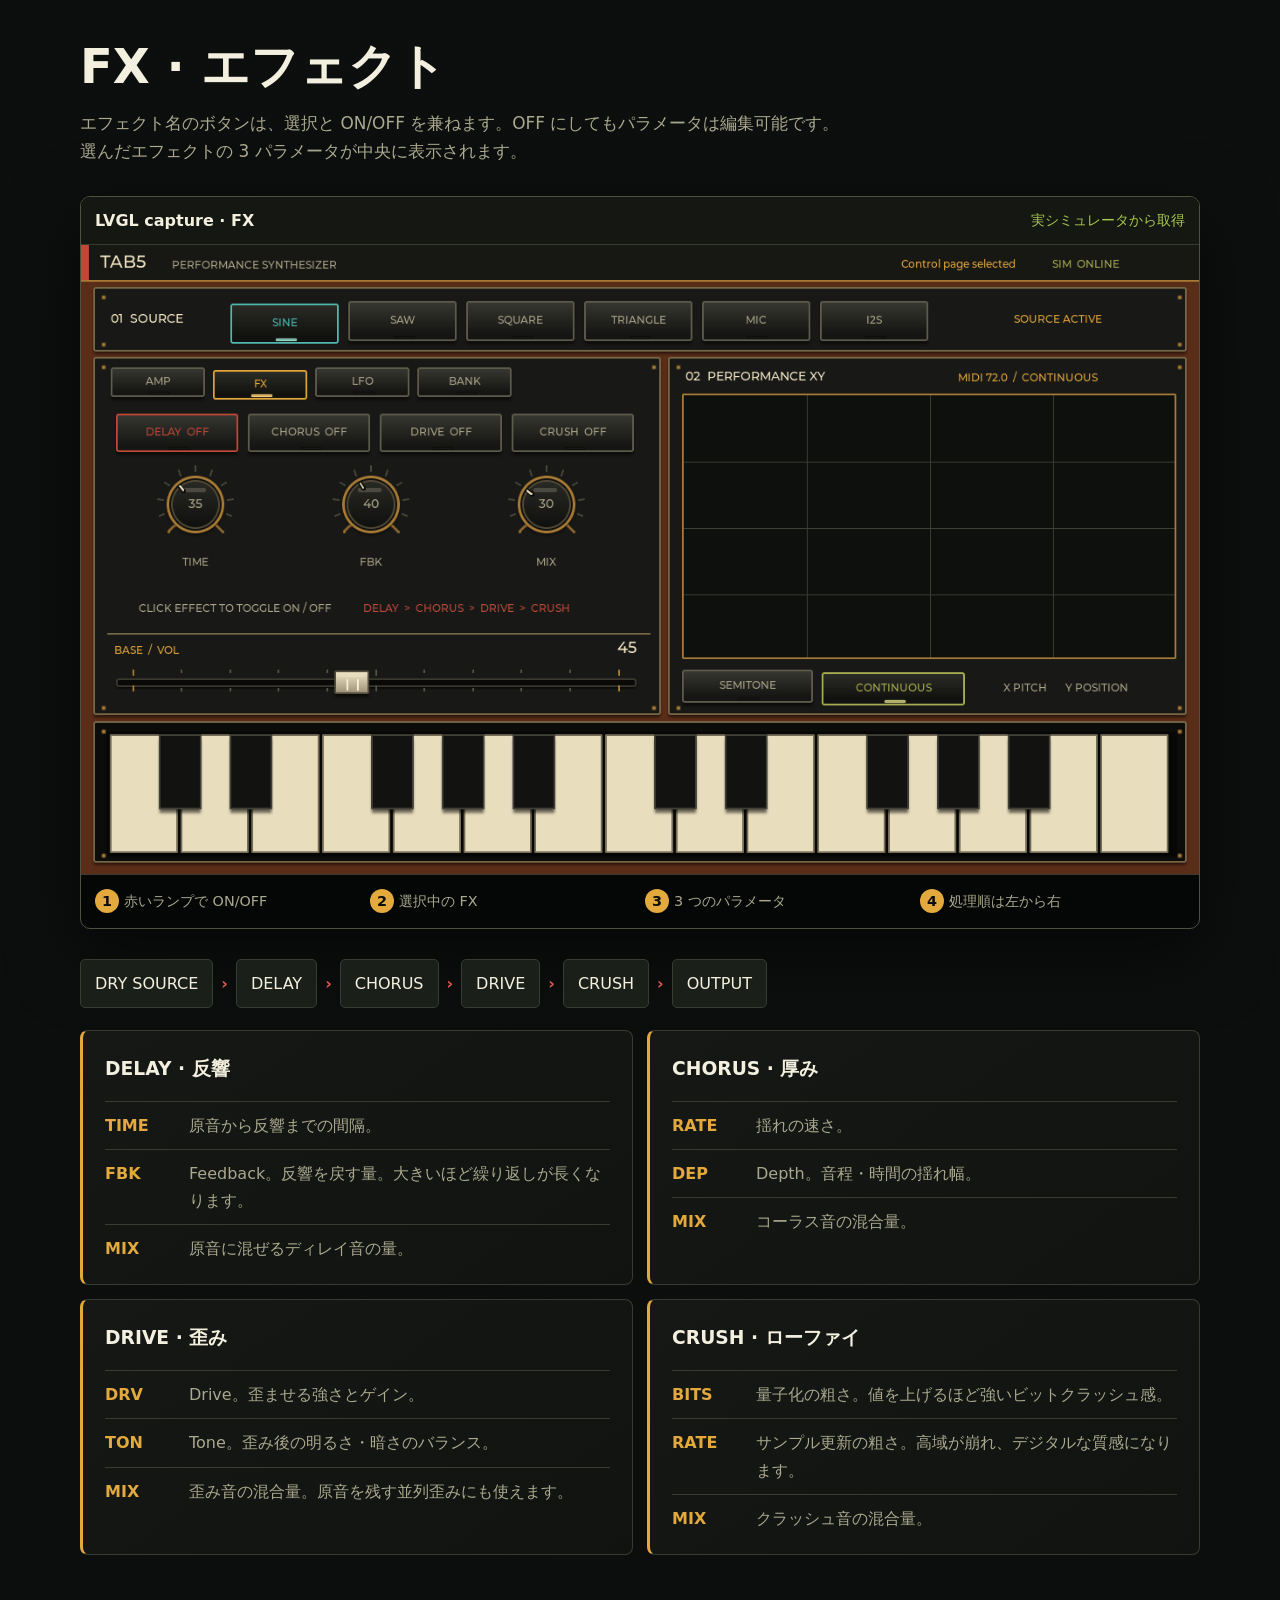
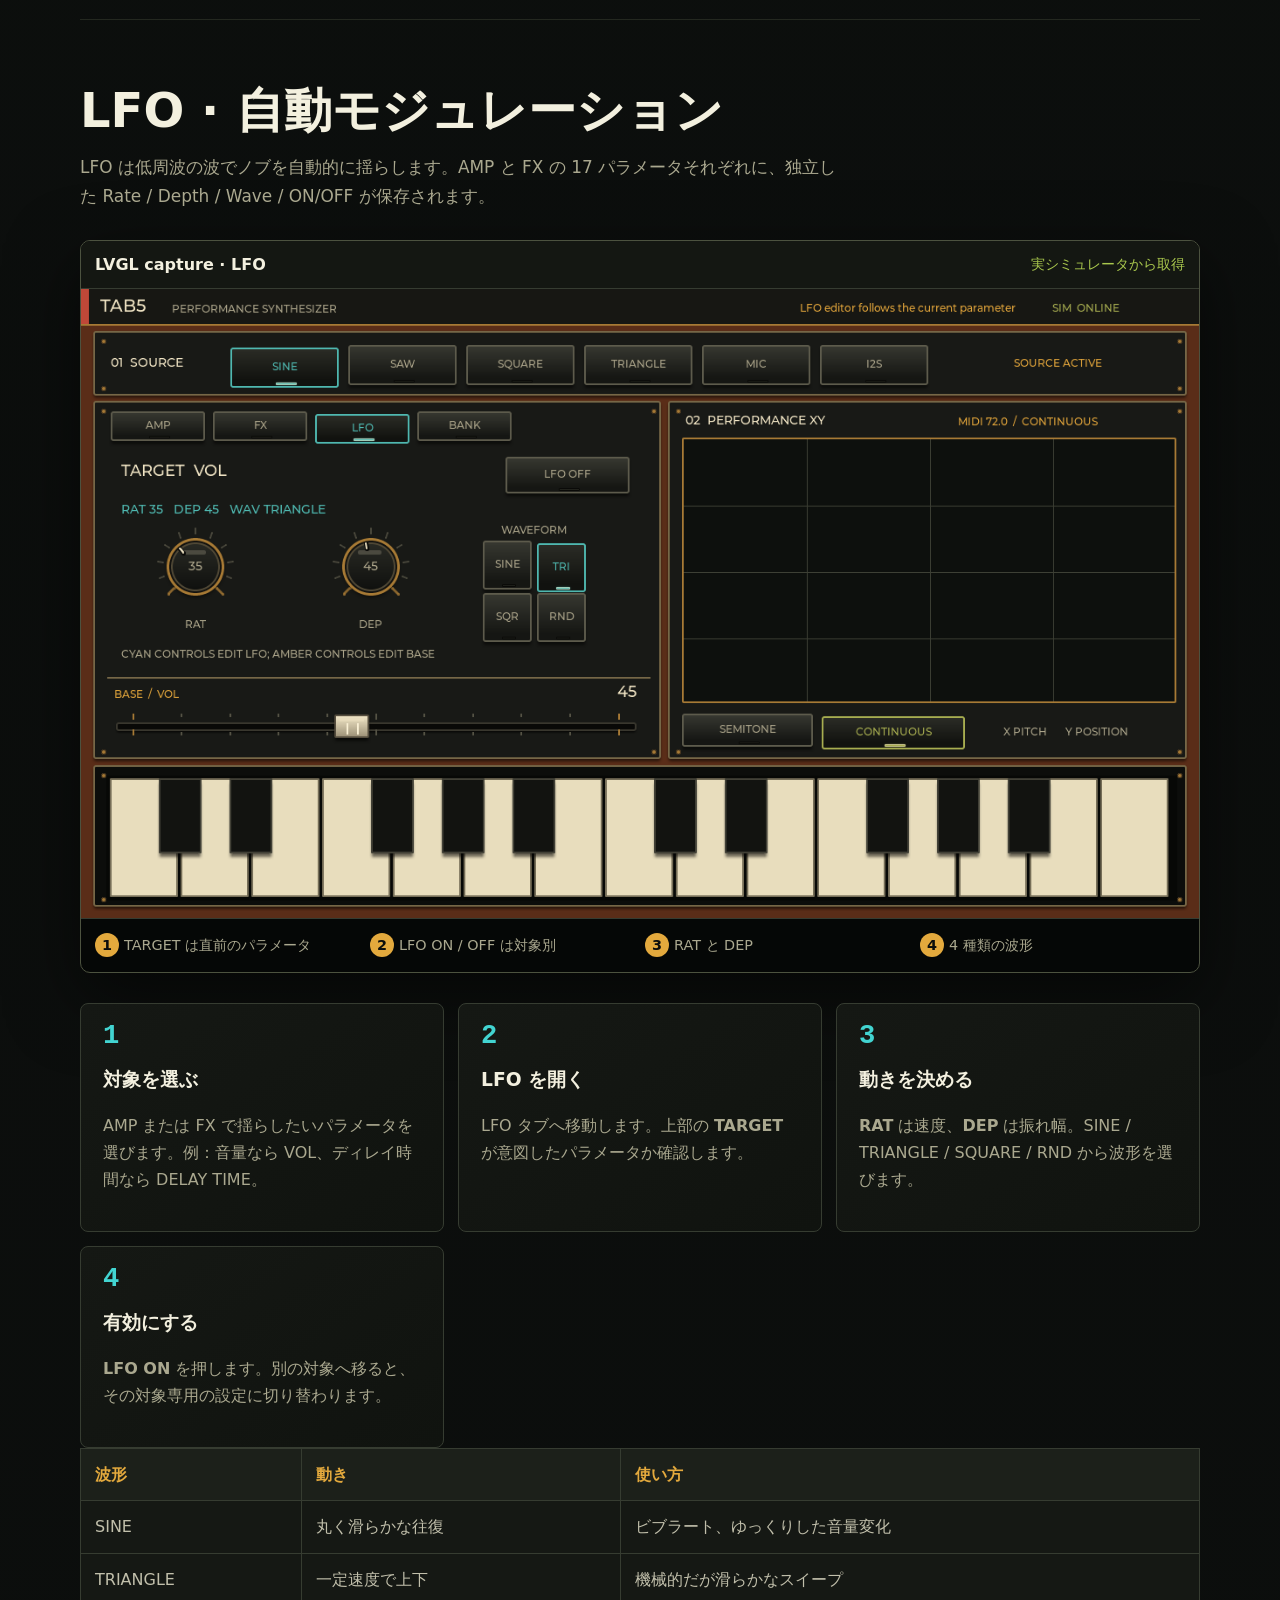
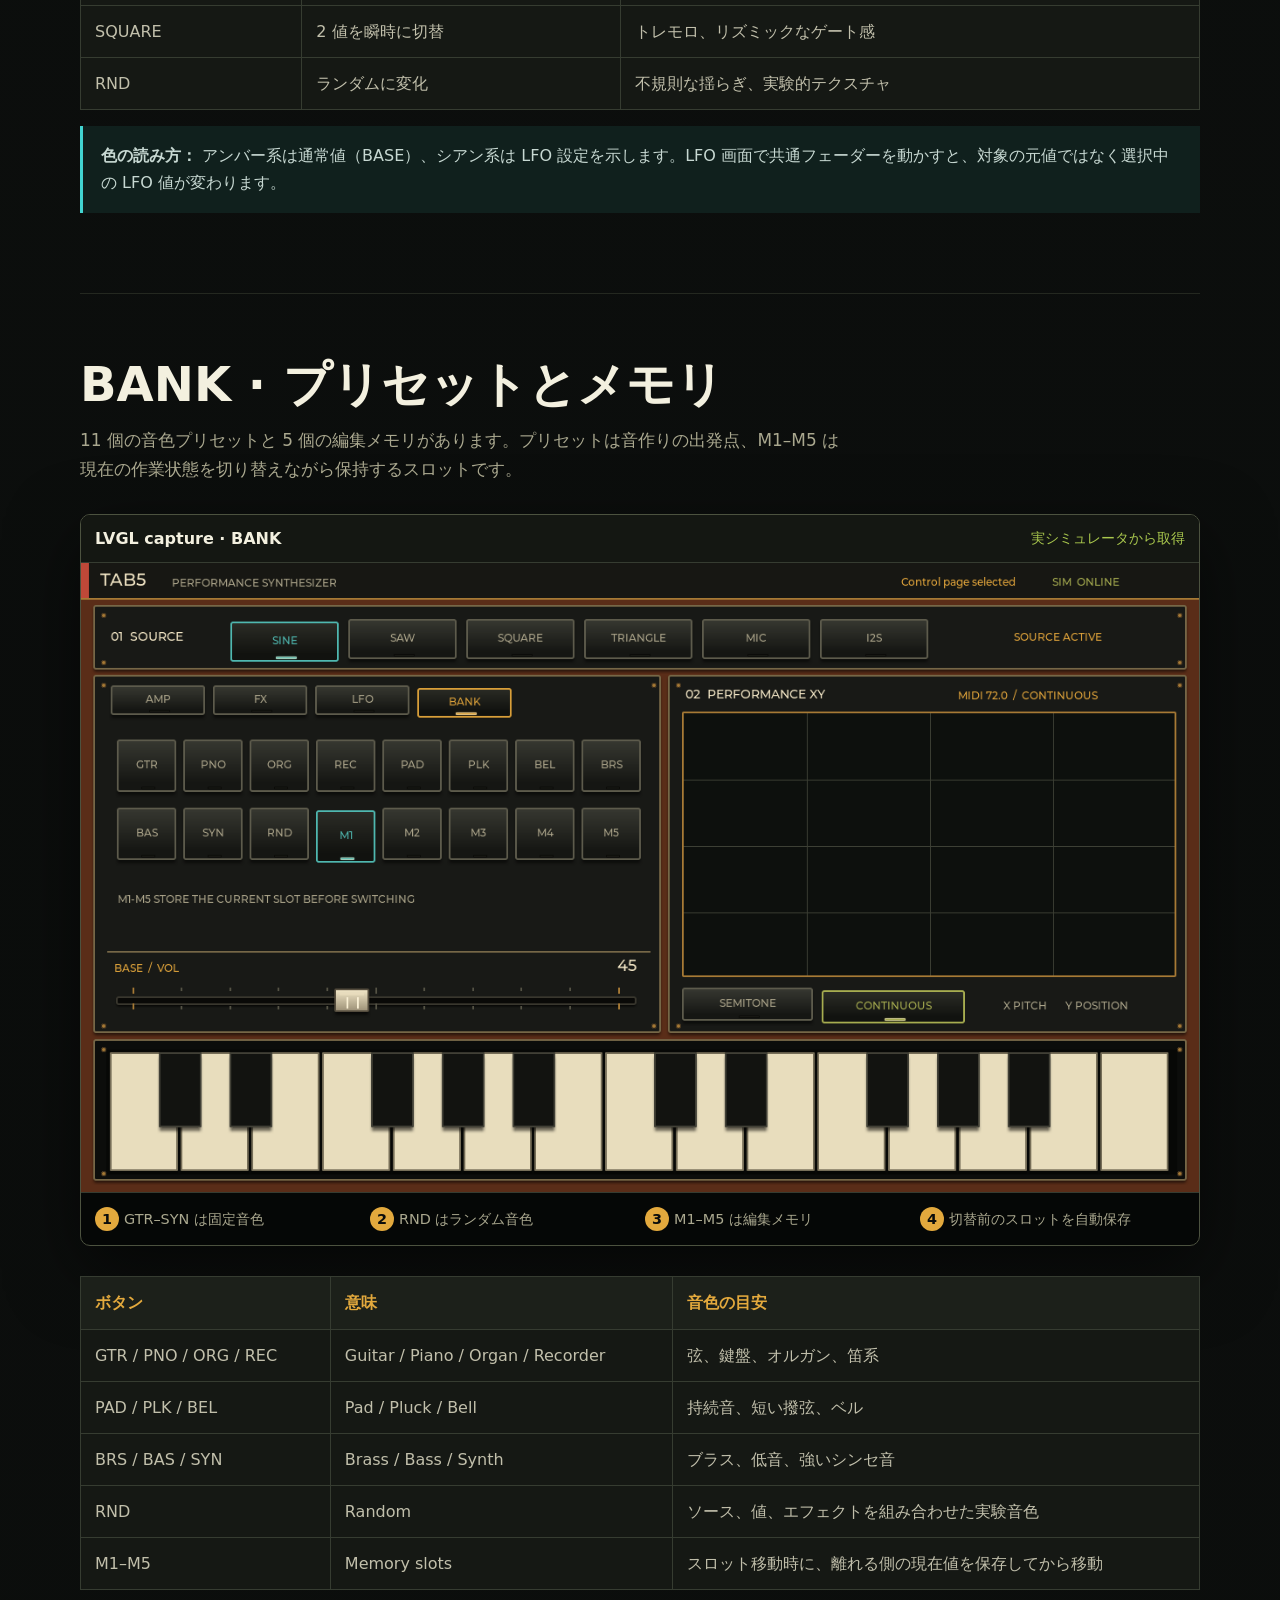
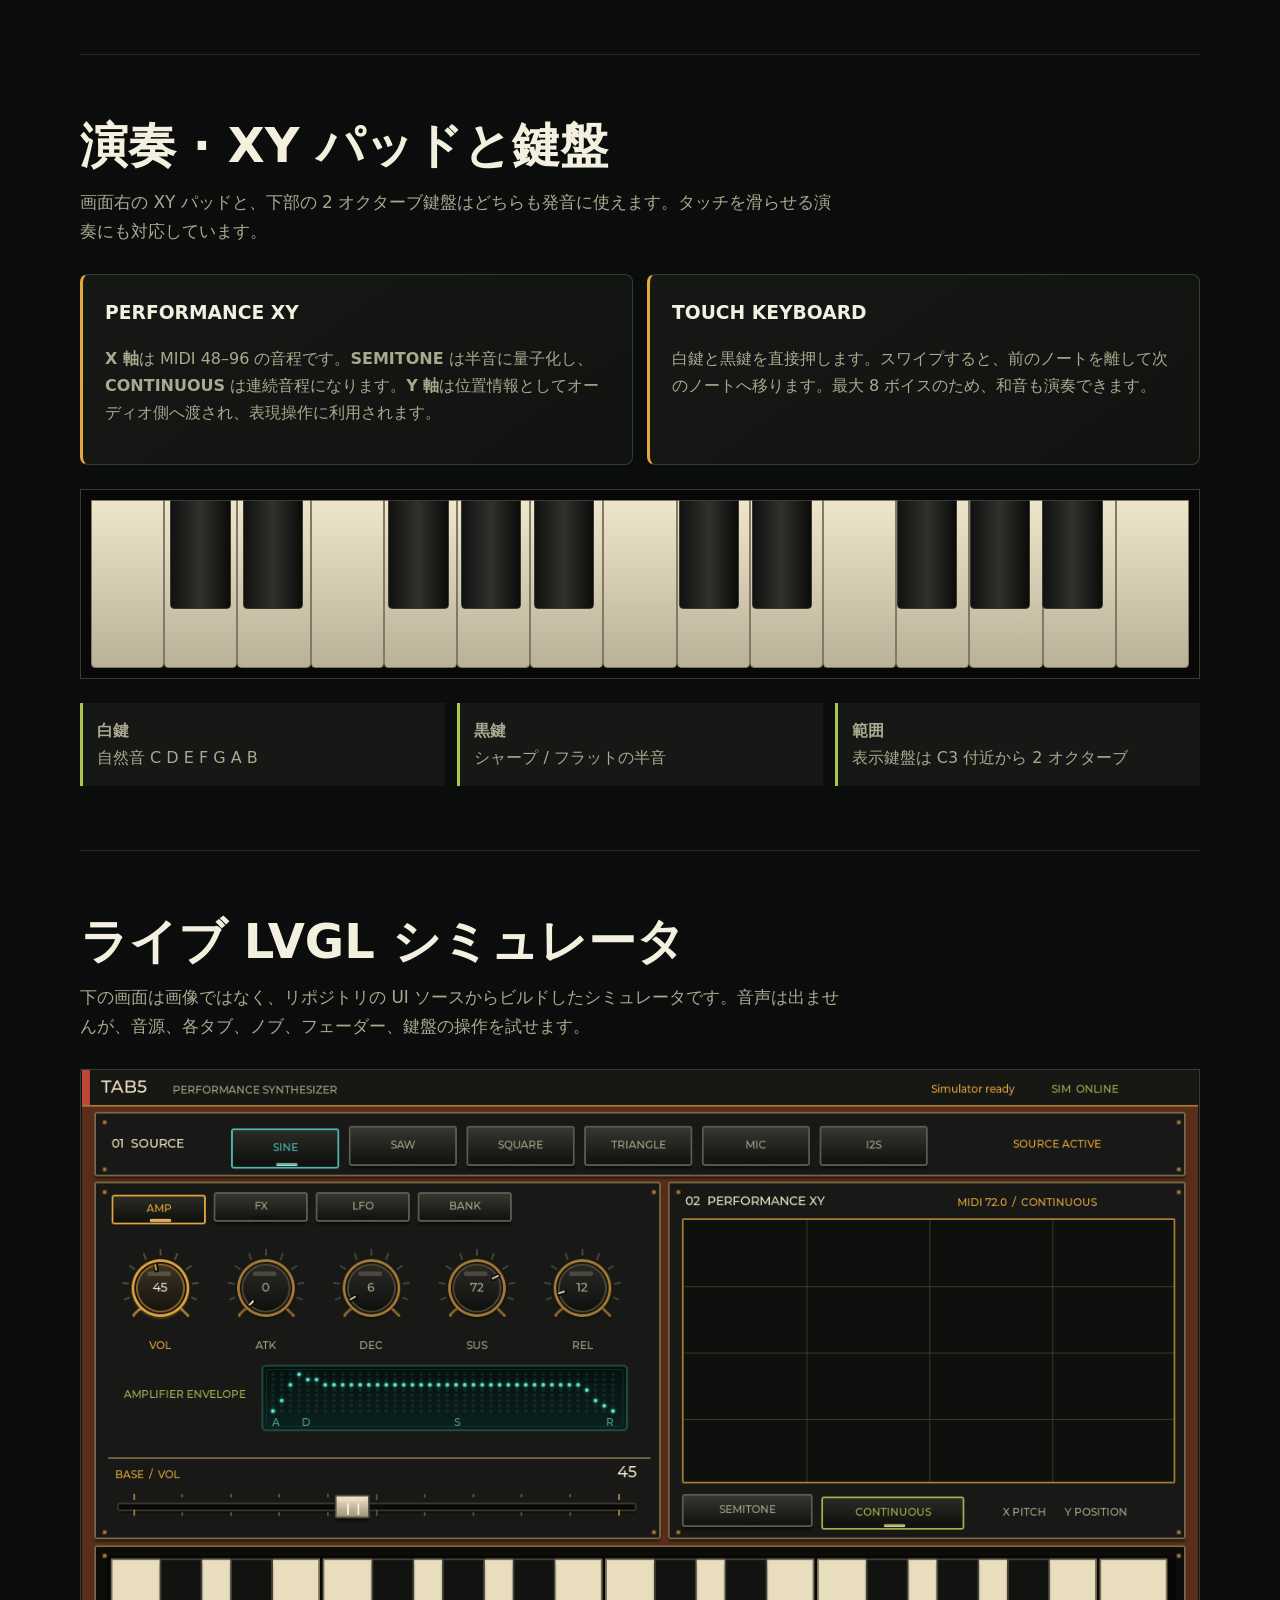
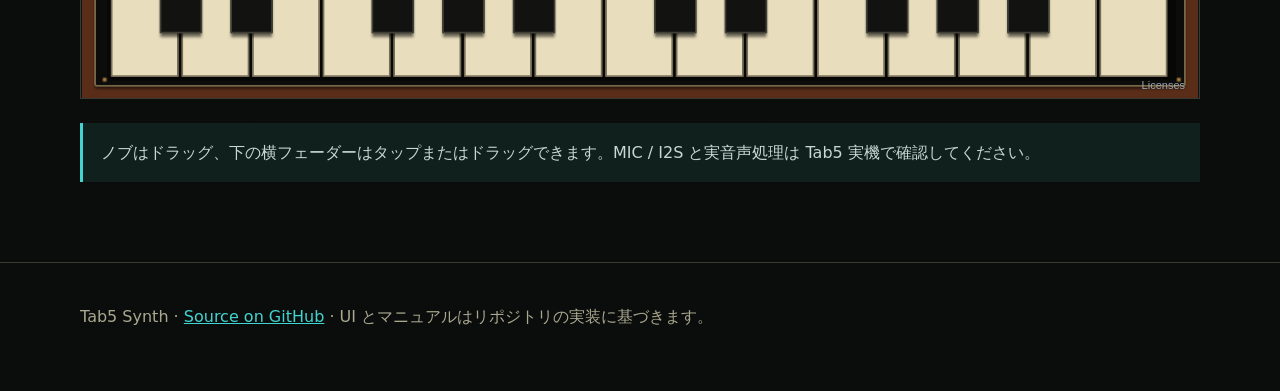
==== commit ee564b26: "docs: explain the three UI skins" ====
--- a/docs/index.html
+++ b/docs/index.html
@@ -5,14 +5,14 @@
   <meta name="viewport" content="width=device-width, initial-scale=1">
   <meta name="description" content="M5Stack Tab5 Synth の日本語ユーザーマニュアル。音源、AMP、FX、LFO、BANK、XY パッド、鍵盤を図解します。">
   <title>Tab5 Synth ユーザーマニュアル</title>
-  <link rel="stylesheet" href="assets/manual.css?v=20260723-2">
+  <link rel="stylesheet" href="assets/manual.css?v=20260723-3">
 </head>
 <body>
   <header class="site-header">
     <nav class="nav" aria-label="メインナビゲーション">
       <a class="brand" href="#top">TAB5 <span>SYNTH</span></a>
       <div class="nav-links">
-        <a href="#sources">音源</a><a href="#amp">AMP</a><a href="#fx">FX</a>
+        <a href="#skins">スキン</a><a href="#sources">音源</a><a href="#amp">AMP</a><a href="#fx">FX</a>
         <a href="#lfo">LFO</a><a href="#bank">BANK</a><a href="#performance">演奏</a>
       </div>
       <div class="languages" aria-label="言語">
@@ -47,6 +47,22 @@
         <article class="step"><h3>音の輪郭を作る</h3><p><b>ATK / DEC / SUS / REL</b> を調整します。中央のエンベロープ図が値に追従します。</p></article>
         <article class="step"><h3>演奏する</h3><p>下の鍵盤をタッチします。XY パッドでは X が音程、Y が演奏位置として使われます。</p></article>
       </div>
+    </section>
+
+    <section id="skins">
+      <h2>3種類のスキン</h2>
+      <p class="section-intro">操作画面は 3 種類の外観に切り替えられます。スキンは表示だけを変更し、音色パラメータ、エフェクト、LFO、演奏状態には影響しません。</p>
+      <div class="skin-grid">
+        <article class="skin-card" data-skin="wood"><div class="skin-preview">RETRO WOOD</div><div class="skin-copy"><h3>Retro Wood</h3><p>標準スキン。ウォルナット、真鍮、クリーム色の鍵盤を使った温かいビンテージ調です。</p></div></article>
+        <article class="skin-card" data-skin="metal"><div class="skin-preview">METAL</div><div class="skin-copy"><h3>Metal</h3><p>ヘアライン金属、シルバーの縁、暗い操作面を組み合わせたスタジオ機器風です。</p></div></article>
+        <article class="skin-card" data-skin="cyber"><div class="skin-preview">CYBERDECK</div><div class="skin-copy"><h3>Cyberdeck</h3><p>シアン、マゼンタ、ライムの発光色とデジタルグリッドを使ったネオン調です。</p></div></article>
+      </div>
+      <div class="steps">
+        <article class="step"><h3>左上をタップ</h3><p>画面左上の <b>TAB5 / PERFORMANCE SYNTHESIZER</b> 部分、または <b>01 SOURCE</b> の見出し部分をタップします。</p></article>
+        <article class="step"><h3>順番に切り替え</h3><p>タップするたびに <b>WOOD → METAL → CYBERDECK → WOOD</b> の順で切り替わります。</p></article>
+        <article class="step"><h3>表示を確認</h3><p>上部ステータスに <b>WOOD THEME</b>、<b>METAL THEME</b>、または <b>CYBERDECK THEME</b> と表示されます。</p></article>
+      </div>
+      <p class="note"><b>起動時のスキン：</b>現在の実装では起動時に Retro Wood が選ばれます。スキン選択は M1–M5 には保存されません。</p>
     </section>
 
     <section id="sources">
--- a/docs/assets/manual.css
+++ b/docs/assets/manual.css
@@ -95,6 +95,54 @@
 .source-grid h3 { color: var(--cyan); font-size: 1rem; letter-spacing: .05em; }
 .source-grid p { margin: 6px 0 0; font-size: .92rem; }
 
+.skin-grid {
+  display: grid;
+  grid-template-columns: repeat(3, 1fr);
+  gap: 14px;
+  margin: 28px 0;
+}
+.skin-card {
+  overflow: hidden;
+  border: 1px solid var(--line);
+  border-radius: 8px;
+  background: var(--panel);
+}
+.skin-preview {
+  display: grid;
+  place-items: center;
+  min-height: 130px;
+  border-bottom: 1px solid var(--line);
+  font-weight: 900;
+  letter-spacing: .16em;
+}
+.skin-card[data-skin="wood"] .skin-preview {
+  color: #f0dca4;
+  background:
+    repeating-linear-gradient(92deg, #ffffff08 0 1px, transparent 1px 18px),
+    linear-gradient(135deg, #24130d, #6b351b 55%, #28150e);
+  box-shadow: inset 0 0 0 3px #b48236;
+}
+.skin-card[data-skin="metal"] .skin-preview {
+  color: #e8eef0;
+  background:
+    repeating-linear-gradient(0deg, #ffffff12 0 1px, transparent 1px 3px),
+    linear-gradient(135deg, #202b30, #77858c 52%, #273238);
+  box-shadow: inset 0 0 0 3px #aab5ba;
+}
+.skin-card[data-skin="cyber"] .skin-preview {
+  color: #65f5ed;
+  background:
+    linear-gradient(90deg, #21d9d833 1px, transparent 1px),
+    linear-gradient(#d94fc533 1px, transparent 1px),
+    radial-gradient(circle at 70% 35%, #d94fc555, transparent 24%),
+    #04090b;
+  background-size: 26px 26px, 26px 26px, auto, auto;
+  box-shadow: inset 0 0 0 3px #24d7d4, inset 0 0 28px #d94fc555;
+}
+.skin-copy { padding: 18px; }
+.skin-copy h3 { margin-bottom: 6px; }
+.skin-copy p { margin: 0; color: var(--muted); }
+
 .sim-figure {
   margin: 30px 0;
   overflow: hidden;
@@ -245,12 +293,12 @@
 
 @media (max-width: 900px) {
   .nav-links { display: none; }
-  .facts, .source-grid { grid-template-columns: repeat(2, 1fr); }
+  .facts, .source-grid, .skin-grid { grid-template-columns: repeat(2, 1fr); }
   .callouts, .steps { grid-template-columns: repeat(2, 1fr); }
 }
 @media (max-width: 640px) {
   .hero { padding-top: 58px; }
-  .facts, .source-grid, .parameter-grid, .steps, .keyboard-notes, .callouts { grid-template-columns: 1fr; }
+  .facts, .source-grid, .skin-grid, .parameter-grid, .steps, .keyboard-notes, .callouts { grid-template-columns: 1fr; }
   .languages { gap: 9px; }
   .parameter { grid-template-columns: 60px 1fr; }
   .piano { height: 130px; }
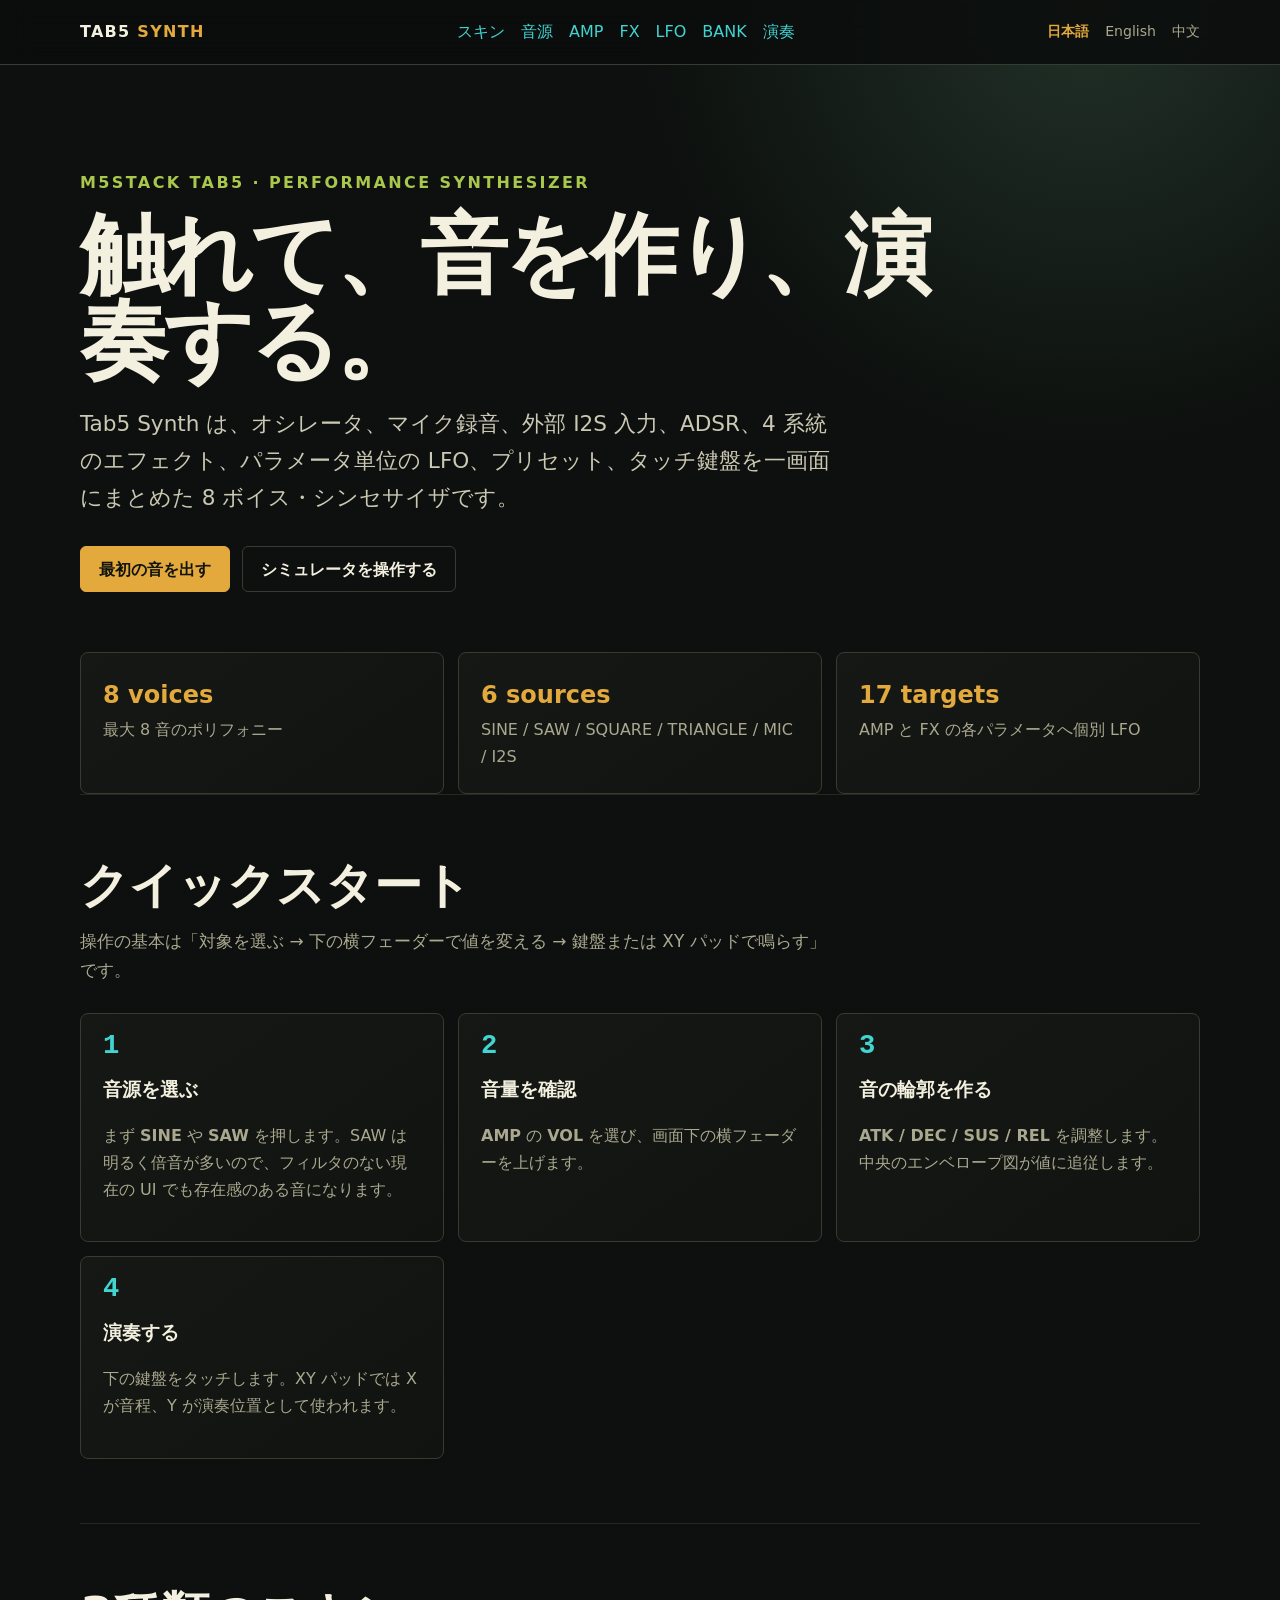
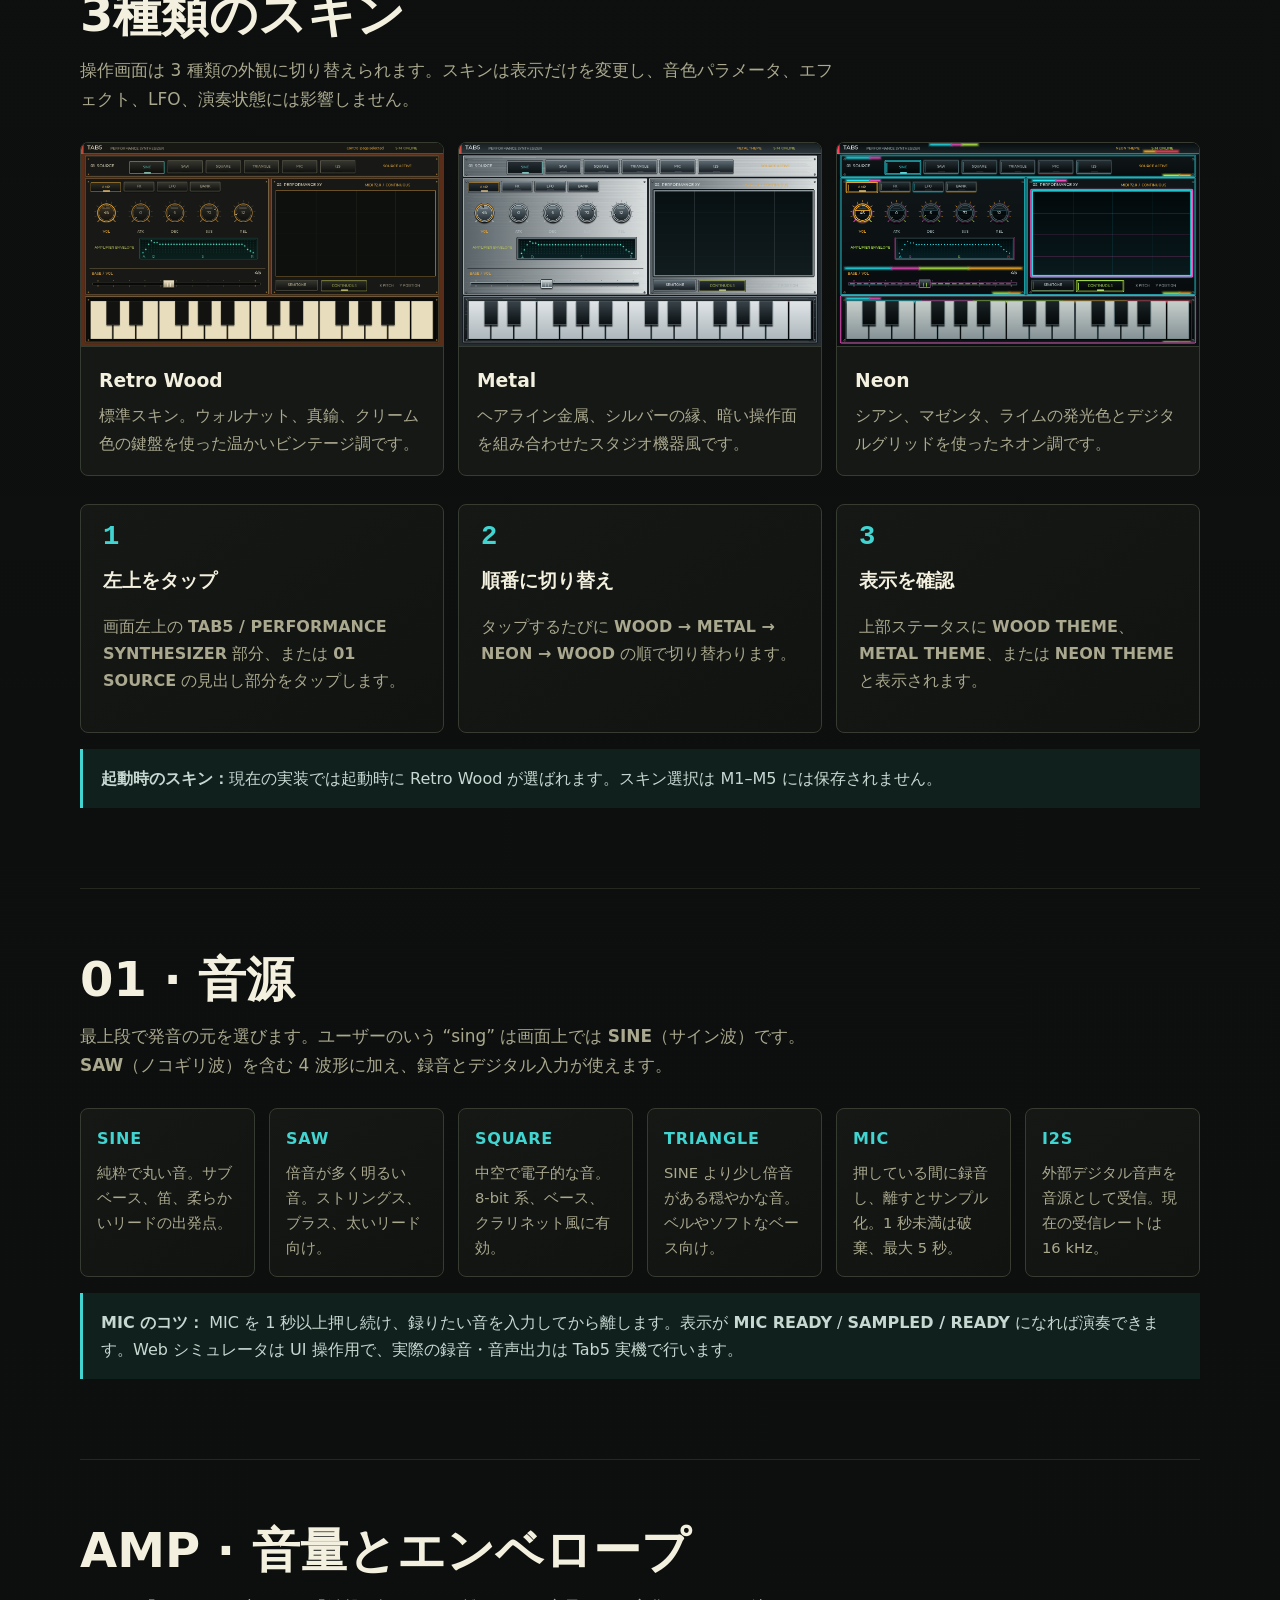
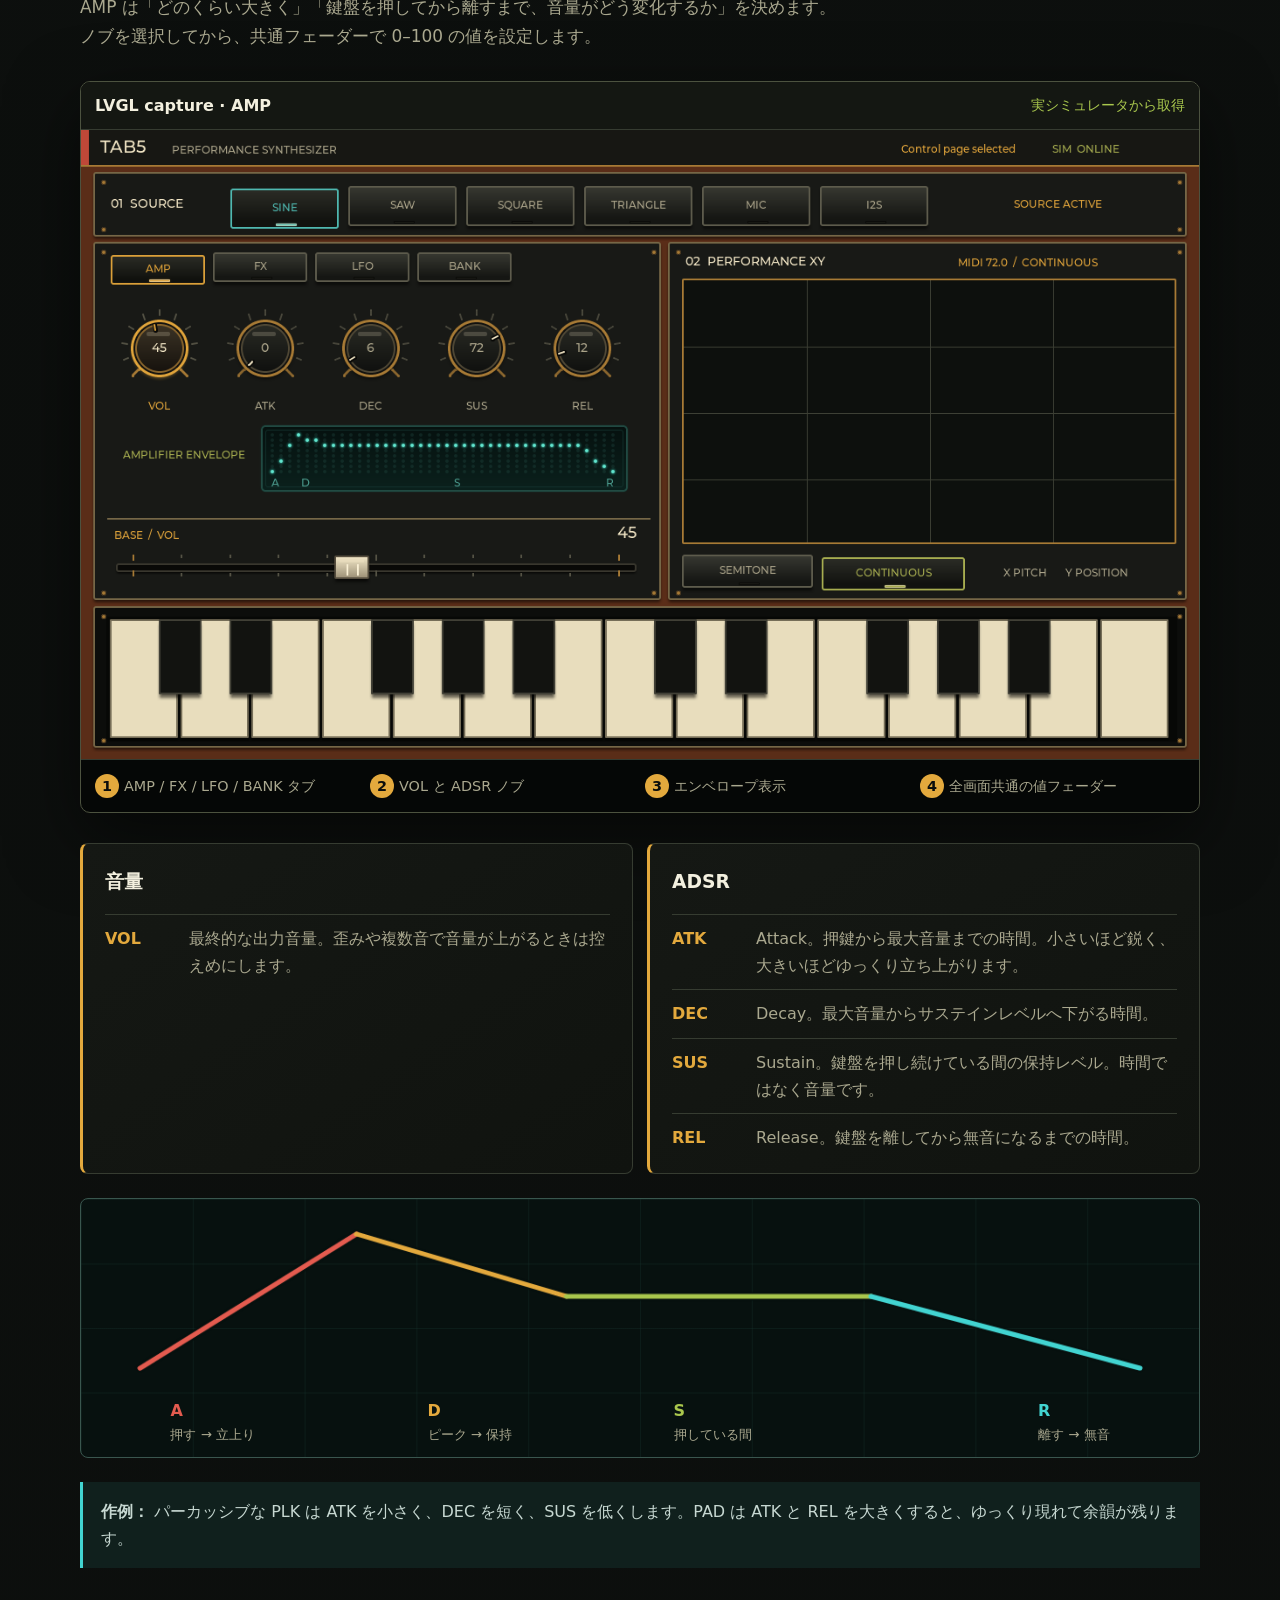
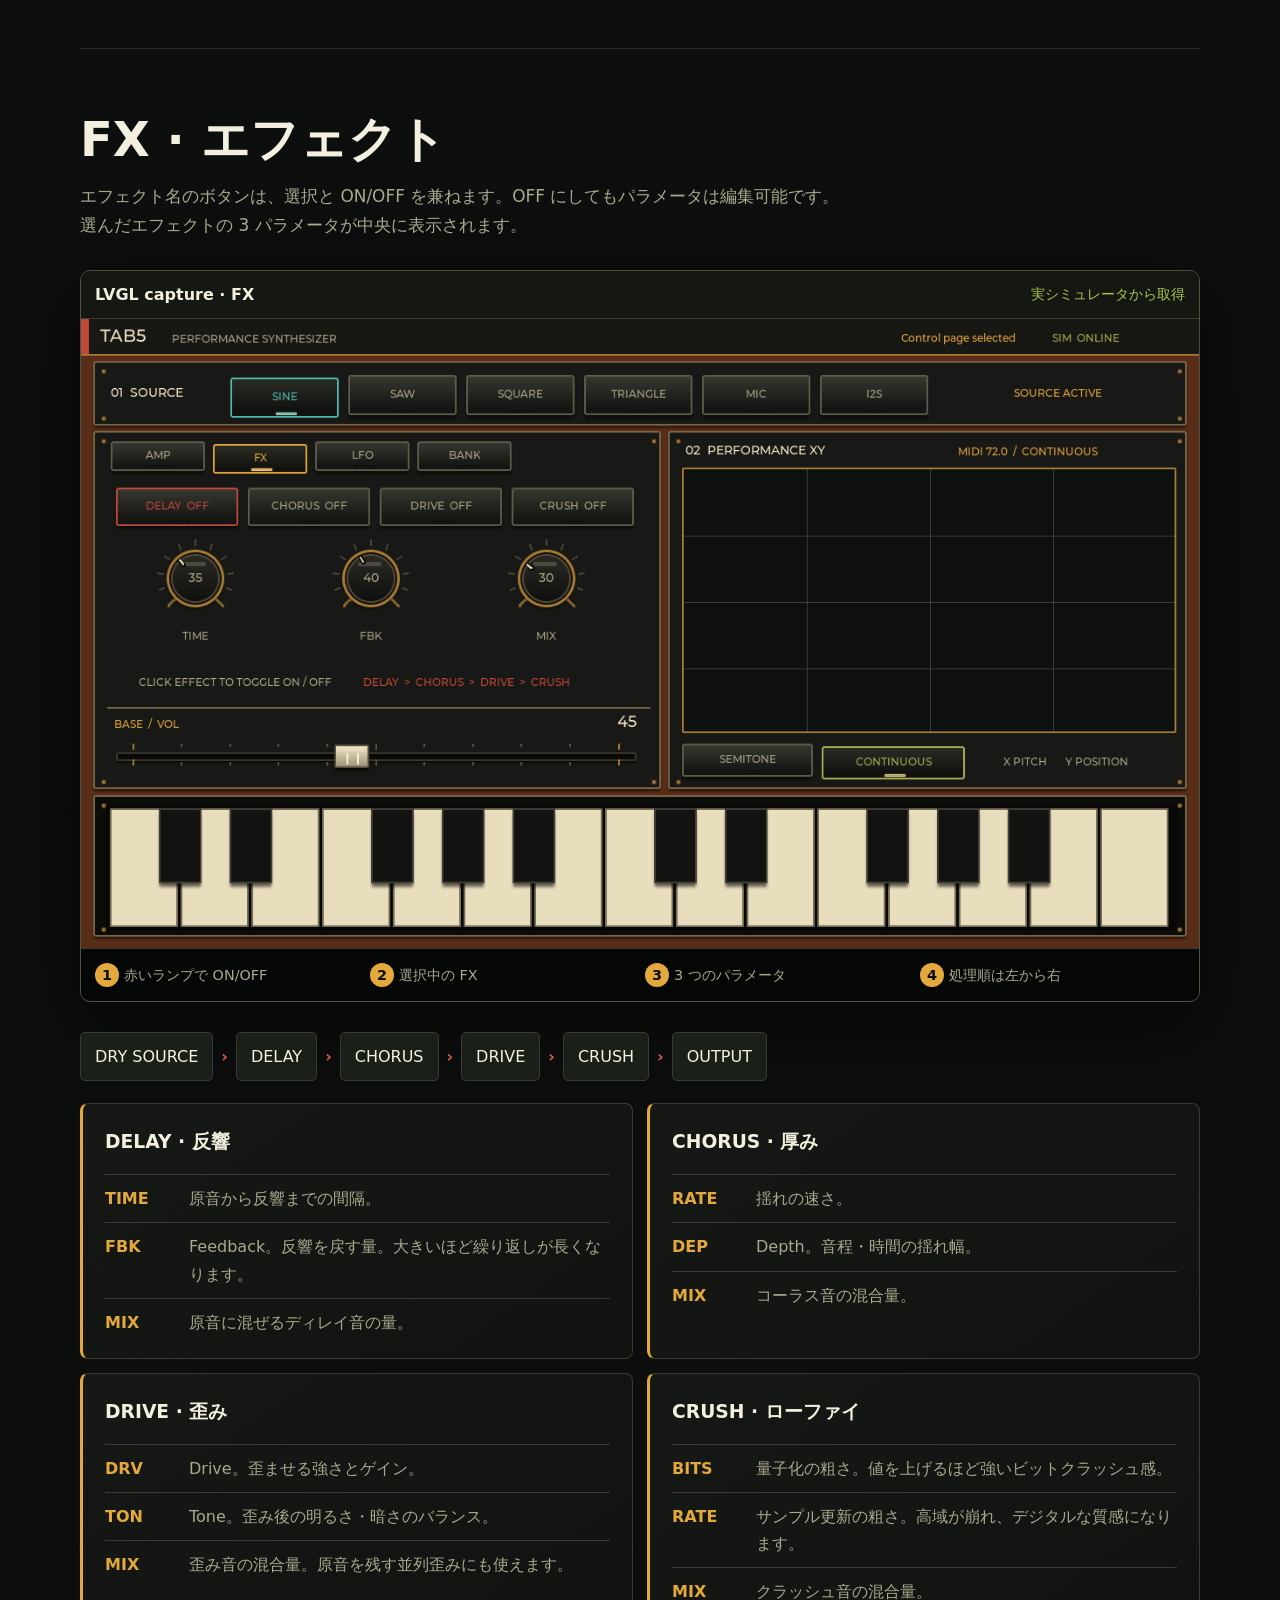
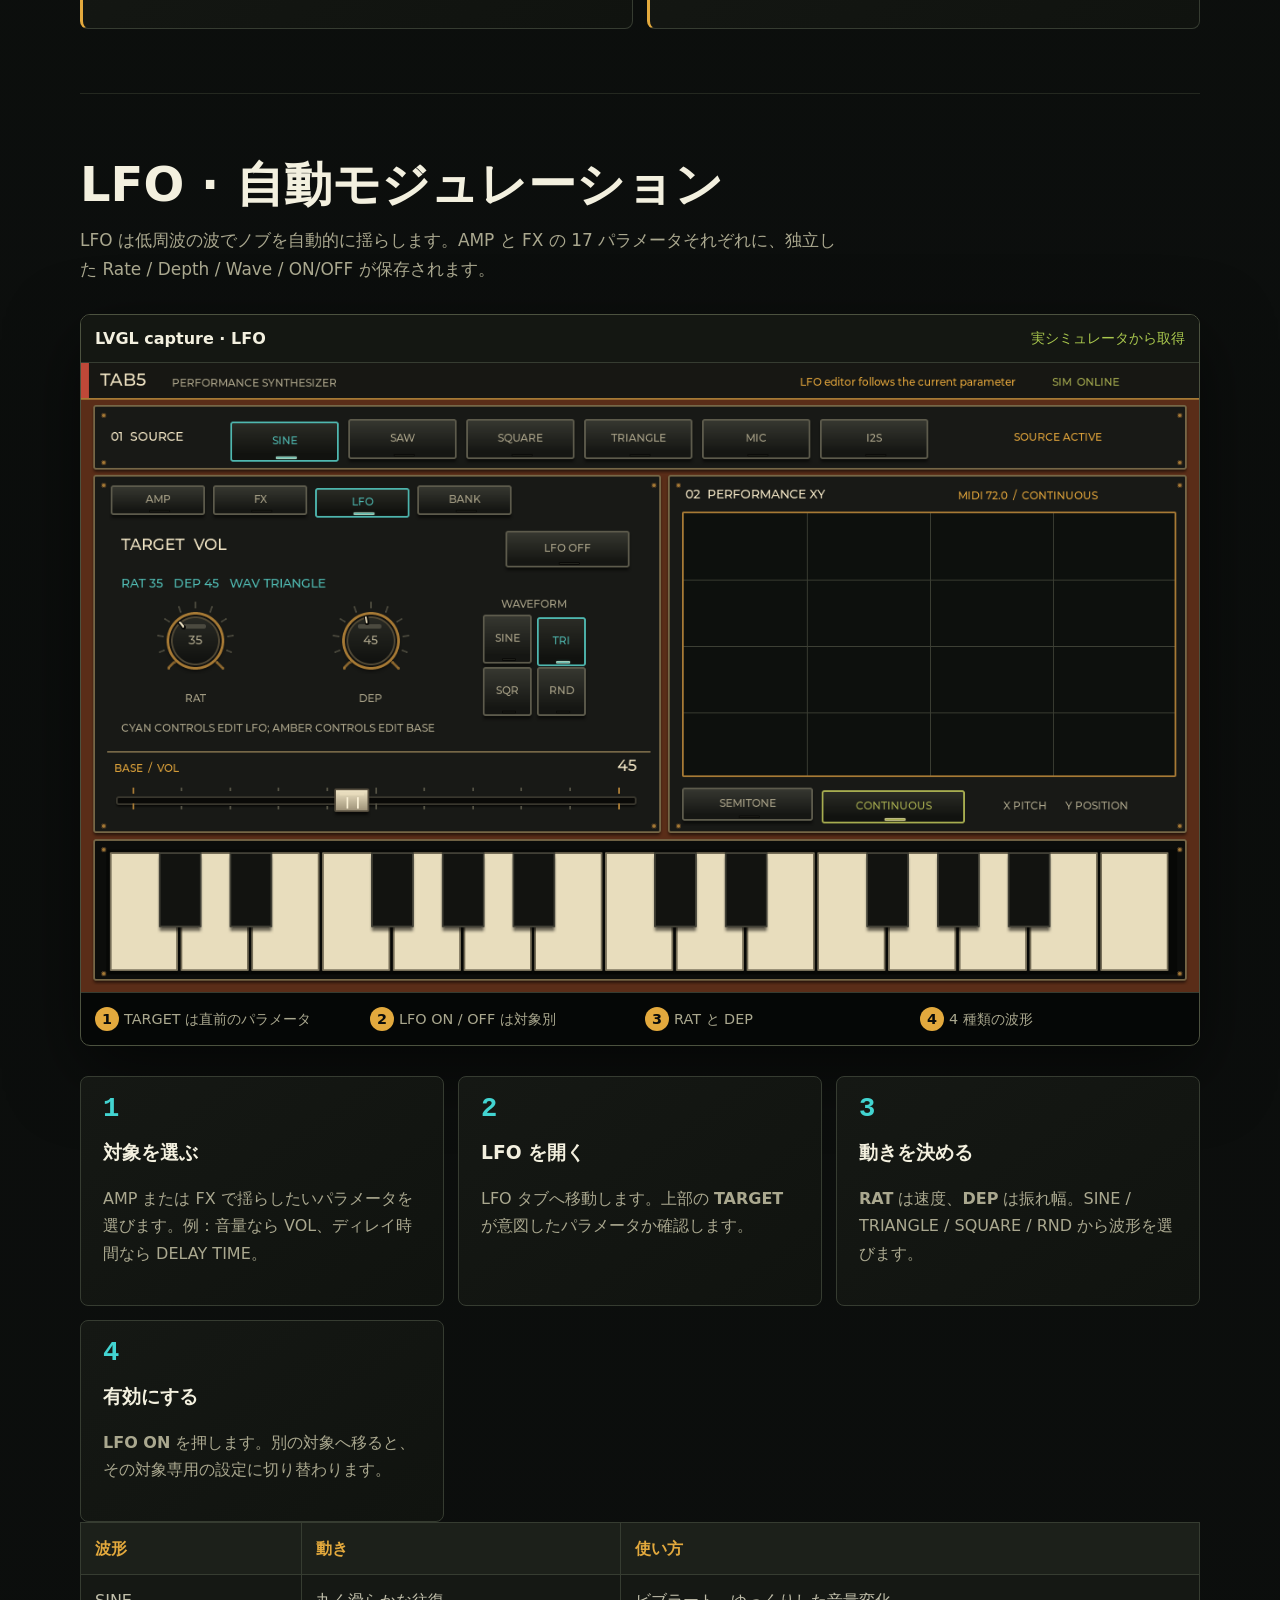
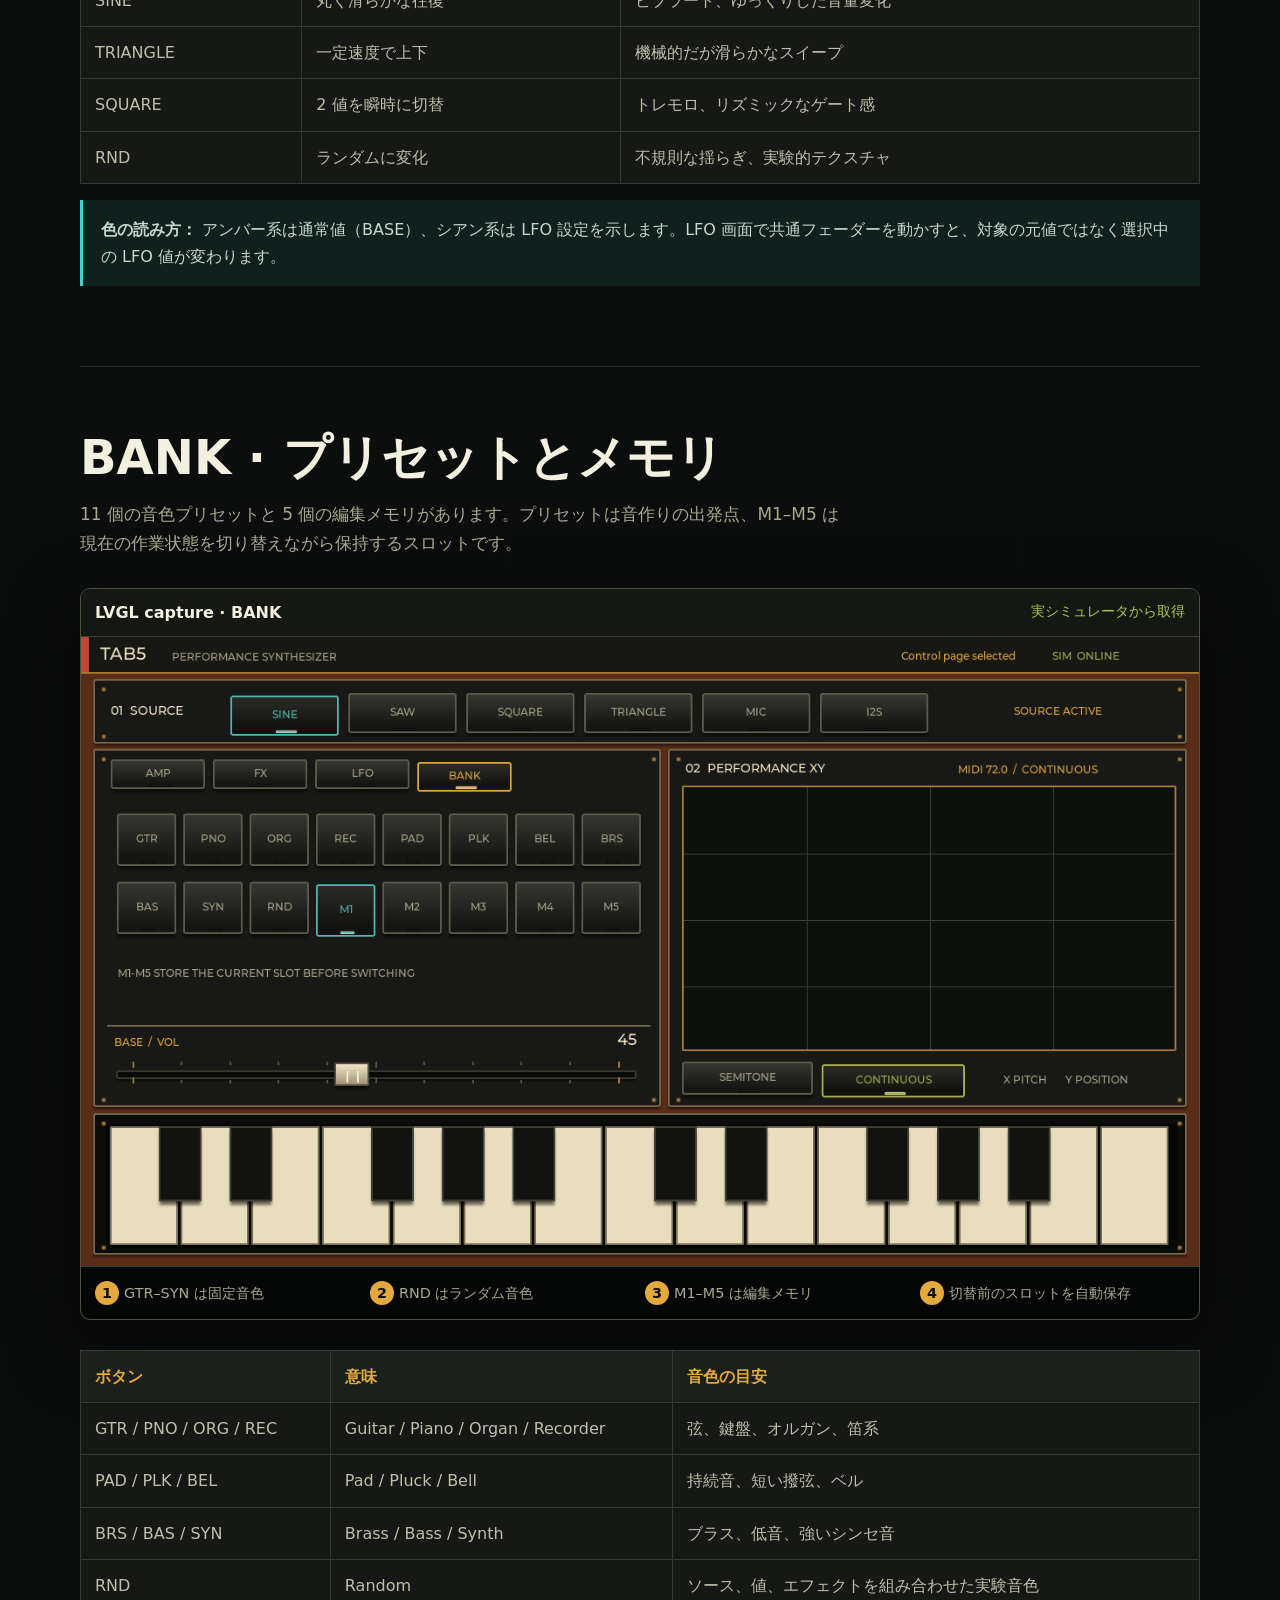
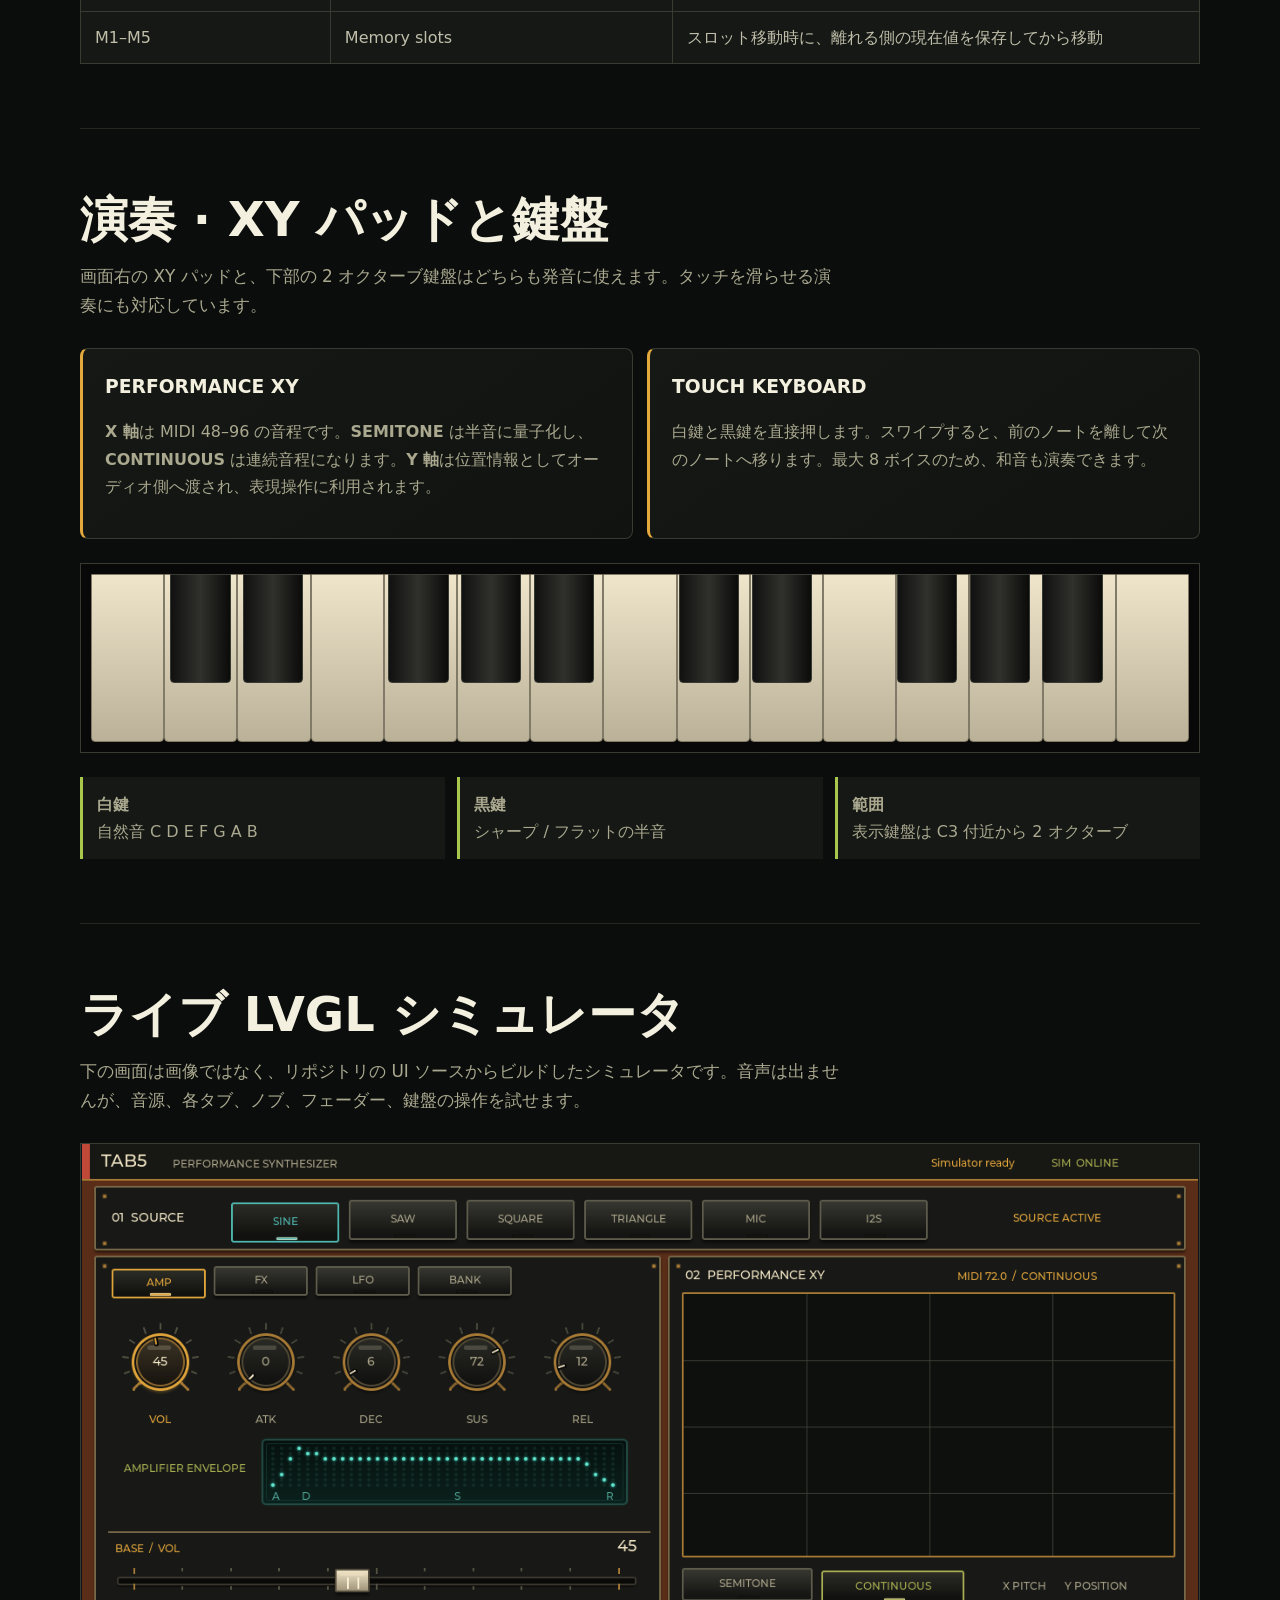
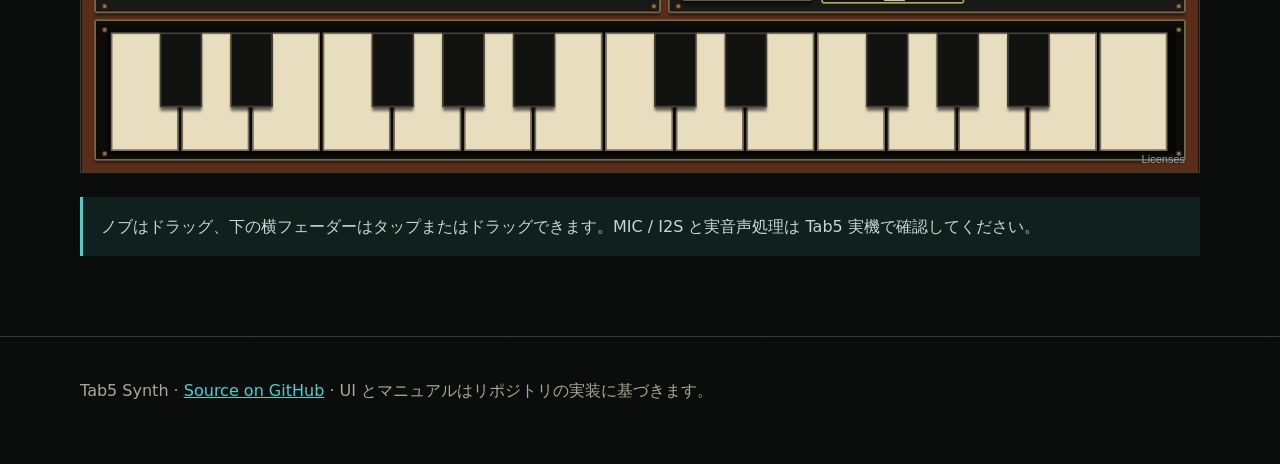
==== commit 6d499c8b: "feat: rename synth skin to Neon" ====
--- a/docs/index.html
+++ b/docs/index.html
@@ -5,7 +5,7 @@
   <meta name="viewport" content="width=device-width, initial-scale=1">
   <meta name="description" content="M5Stack Tab5 Synth の日本語ユーザーマニュアル。音源、AMP、FX、LFO、BANK、XY パッド、鍵盤を図解します。">
   <title>Tab5 Synth ユーザーマニュアル</title>
-  <link rel="stylesheet" href="assets/manual.css?v=20260723-3">
+  <link rel="stylesheet" href="assets/manual.css?v=20260723-4">
 </head>
 <body>
   <header class="site-header">
@@ -53,14 +53,14 @@
       <h2>3種類のスキン</h2>
       <p class="section-intro">操作画面は 3 種類の外観に切り替えられます。スキンは表示だけを変更し、音色パラメータ、エフェクト、LFO、演奏状態には影響しません。</p>
       <div class="skin-grid">
-        <article class="skin-card" data-skin="wood"><div class="skin-preview">RETRO WOOD</div><div class="skin-copy"><h3>Retro Wood</h3><p>標準スキン。ウォルナット、真鍮、クリーム色の鍵盤を使った温かいビンテージ調です。</p></div></article>
-        <article class="skin-card" data-skin="metal"><div class="skin-preview">METAL</div><div class="skin-copy"><h3>Metal</h3><p>ヘアライン金属、シルバーの縁、暗い操作面を組み合わせたスタジオ機器風です。</p></div></article>
-        <article class="skin-card" data-skin="cyber"><div class="skin-preview">CYBERDECK</div><div class="skin-copy"><h3>Cyberdeck</h3><p>シアン、マゼンタ、ライムの発光色とデジタルグリッドを使ったネオン調です。</p></div></article>
+        <article class="skin-card" data-skin="wood"><img class="skin-shot" data-sim-skin="wood" src="assets/screens/skin-wood.png" alt="Retro Wood スキンのAMP画面"><div class="skin-preview">RETRO WOOD</div><div class="skin-copy"><h3>Retro Wood</h3><p>標準スキン。ウォルナット、真鍮、クリーム色の鍵盤を使った温かいビンテージ調です。</p></div></article>
+        <article class="skin-card" data-skin="metal"><img class="skin-shot" data-sim-skin="metal" src="assets/screens/skin-metal.png" alt="Metal スキンのAMP画面"><div class="skin-preview">METAL</div><div class="skin-copy"><h3>Metal</h3><p>ヘアライン金属、シルバーの縁、暗い操作面を組み合わせたスタジオ機器風です。</p></div></article>
+        <article class="skin-card" data-skin="neon"><img class="skin-shot" data-sim-skin="neon" src="assets/screens/skin-neon.png" alt="Neon スキンのAMP画面"><div class="skin-preview">NEON</div><div class="skin-copy"><h3>Neon</h3><p>シアン、マゼンタ、ライムの発光色とデジタルグリッドを使ったネオン調です。</p></div></article>
       </div>
       <div class="steps">
         <article class="step"><h3>左上をタップ</h3><p>画面左上の <b>TAB5 / PERFORMANCE SYNTHESIZER</b> 部分、または <b>01 SOURCE</b> の見出し部分をタップします。</p></article>
-        <article class="step"><h3>順番に切り替え</h3><p>タップするたびに <b>WOOD → METAL → CYBERDECK → WOOD</b> の順で切り替わります。</p></article>
-        <article class="step"><h3>表示を確認</h3><p>上部ステータスに <b>WOOD THEME</b>、<b>METAL THEME</b>、または <b>CYBERDECK THEME</b> と表示されます。</p></article>
+        <article class="step"><h3>順番に切り替え</h3><p>タップするたびに <b>WOOD → METAL → NEON → WOOD</b> の順で切り替わります。</p></article>
+        <article class="step"><h3>表示を確認</h3><p>上部ステータスに <b>WOOD THEME</b>、<b>METAL THEME</b>、または <b>NEON THEME</b> と表示されます。</p></article>
       </div>
       <p class="note"><b>起動時のスキン：</b>現在の実装では起動時に Retro Wood が選ばれます。スキン選択は M1–M5 には保存されません。</p>
     </section>
@@ -234,6 +234,6 @@
 
   <iframe id="capture-simulator" src="simulator.html" title="画面キャプチャ用 LVGL simulator" aria-hidden="true"></iframe>
   <footer class="footer"><div style="width:min(var(--max),calc(100% - 32px));margin:auto">Tab5 Synth · <a href="https://github.com/airpocket-soundman/Tab5_synth">Source on GitHub</a> · UI とマニュアルはリポジトリの実装に基づきます。</div></footer>
-  <script src="assets/manual.js?v=20260723-2"></script>
+  <script src="assets/manual.js?v=20260723-3"></script>
 </body>
 </html>
--- a/docs/assets/manual.css
+++ b/docs/assets/manual.css
@@ -115,6 +115,15 @@
   font-weight: 900;
   letter-spacing: .16em;
 }
+.skin-shot {
+  display: block;
+  width: 100%;
+  aspect-ratio: 16 / 9;
+  object-fit: cover;
+  border-bottom: 1px solid var(--line);
+  background: #050706;
+}
+.skin-shot[src] + .skin-preview { display: none; }
 .skin-card[data-skin="wood"] .skin-preview {
   color: #f0dca4;
   background:
@@ -129,7 +138,7 @@
     linear-gradient(135deg, #202b30, #77858c 52%, #273238);
   box-shadow: inset 0 0 0 3px #aab5ba;
 }
-.skin-card[data-skin="cyber"] .skin-preview {
+.skin-card[data-skin="neon"] .skin-preview {
   color: #65f5ed;
   background:
     linear-gradient(90deg, #21d9d833 1px, transparent 1px),
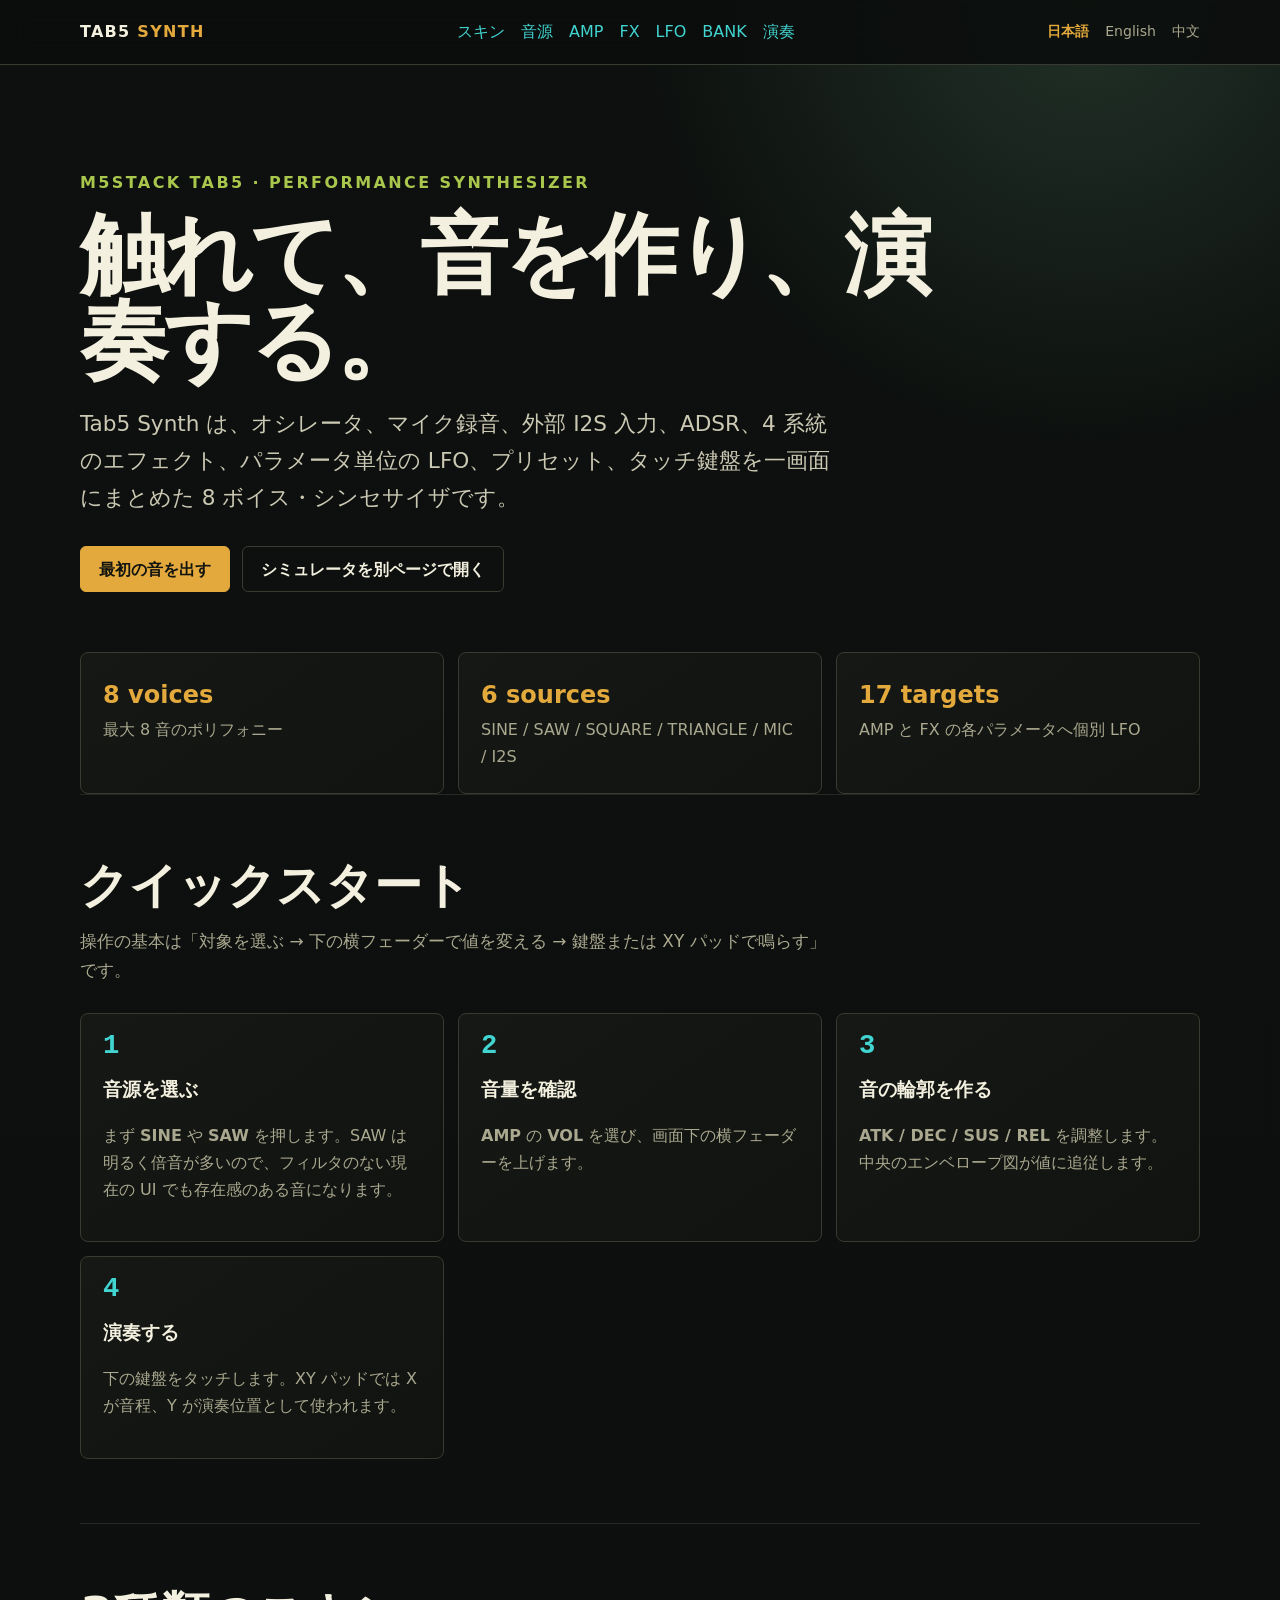
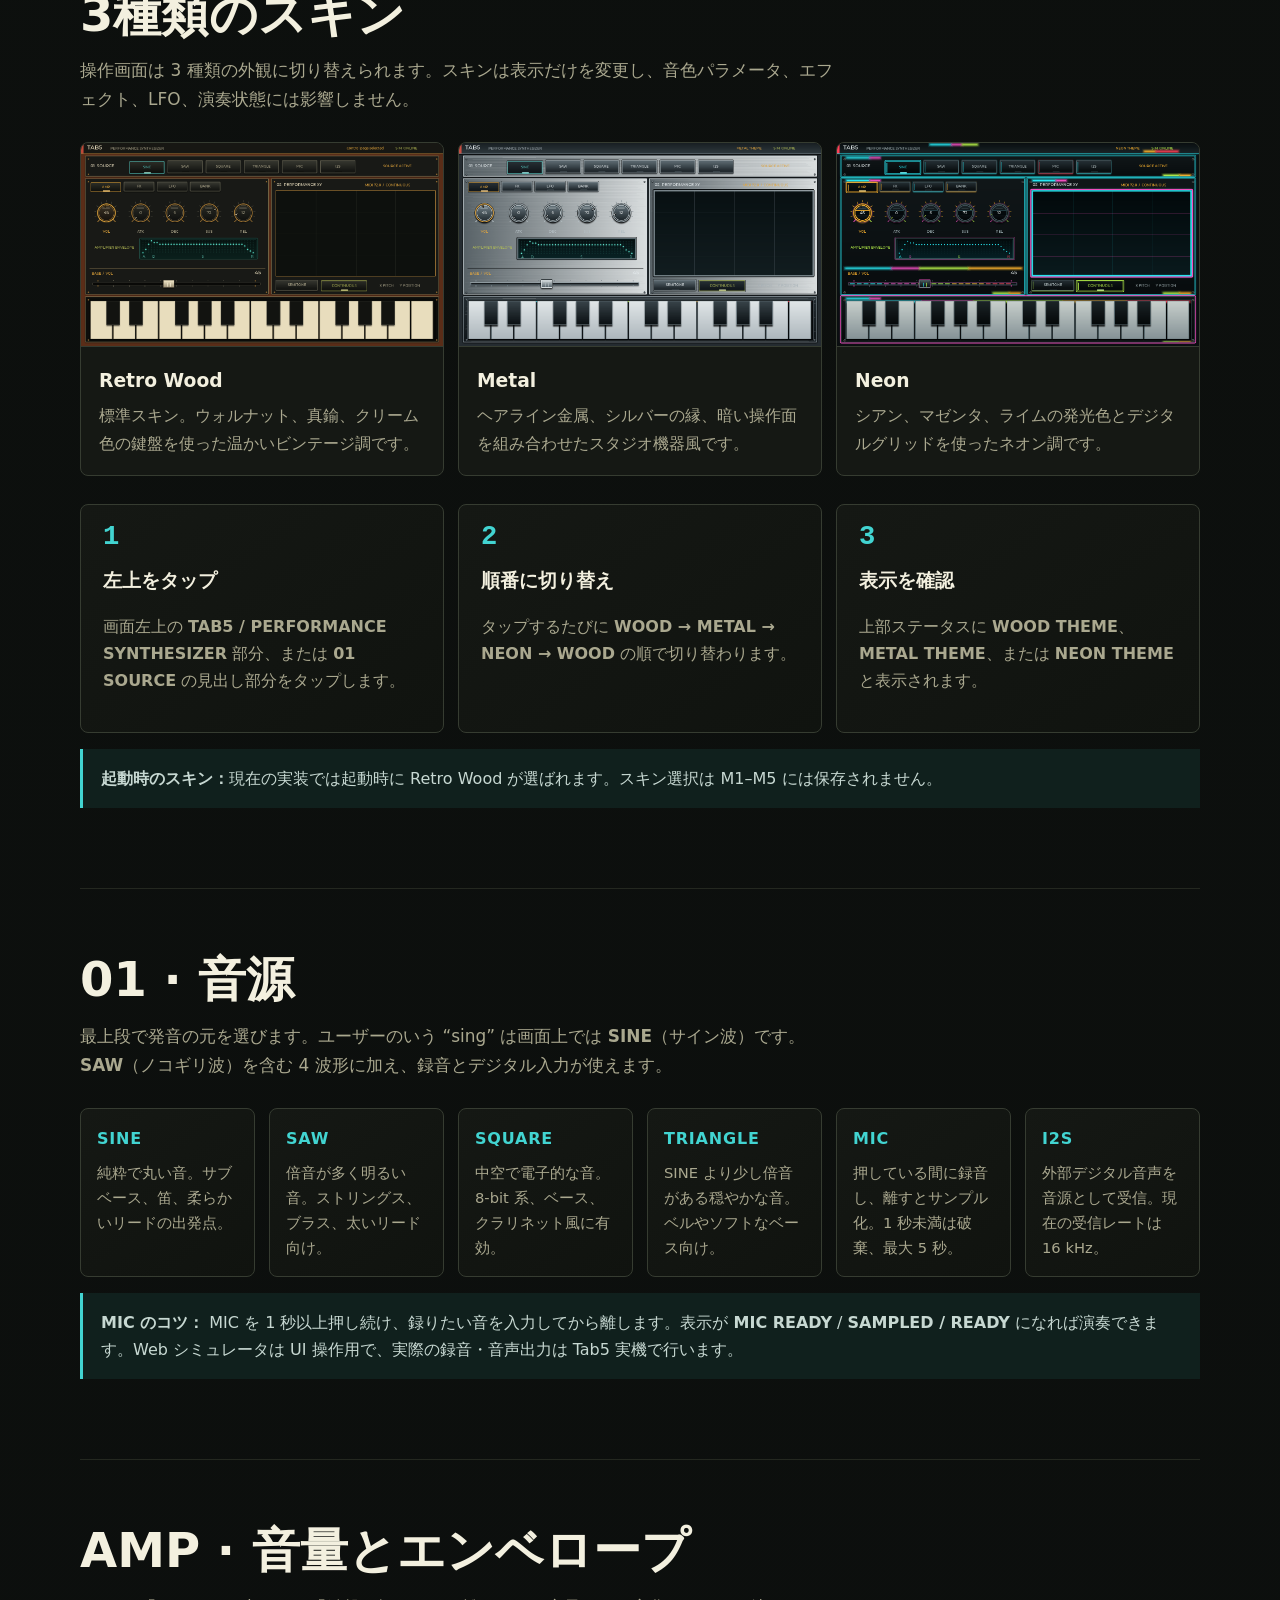
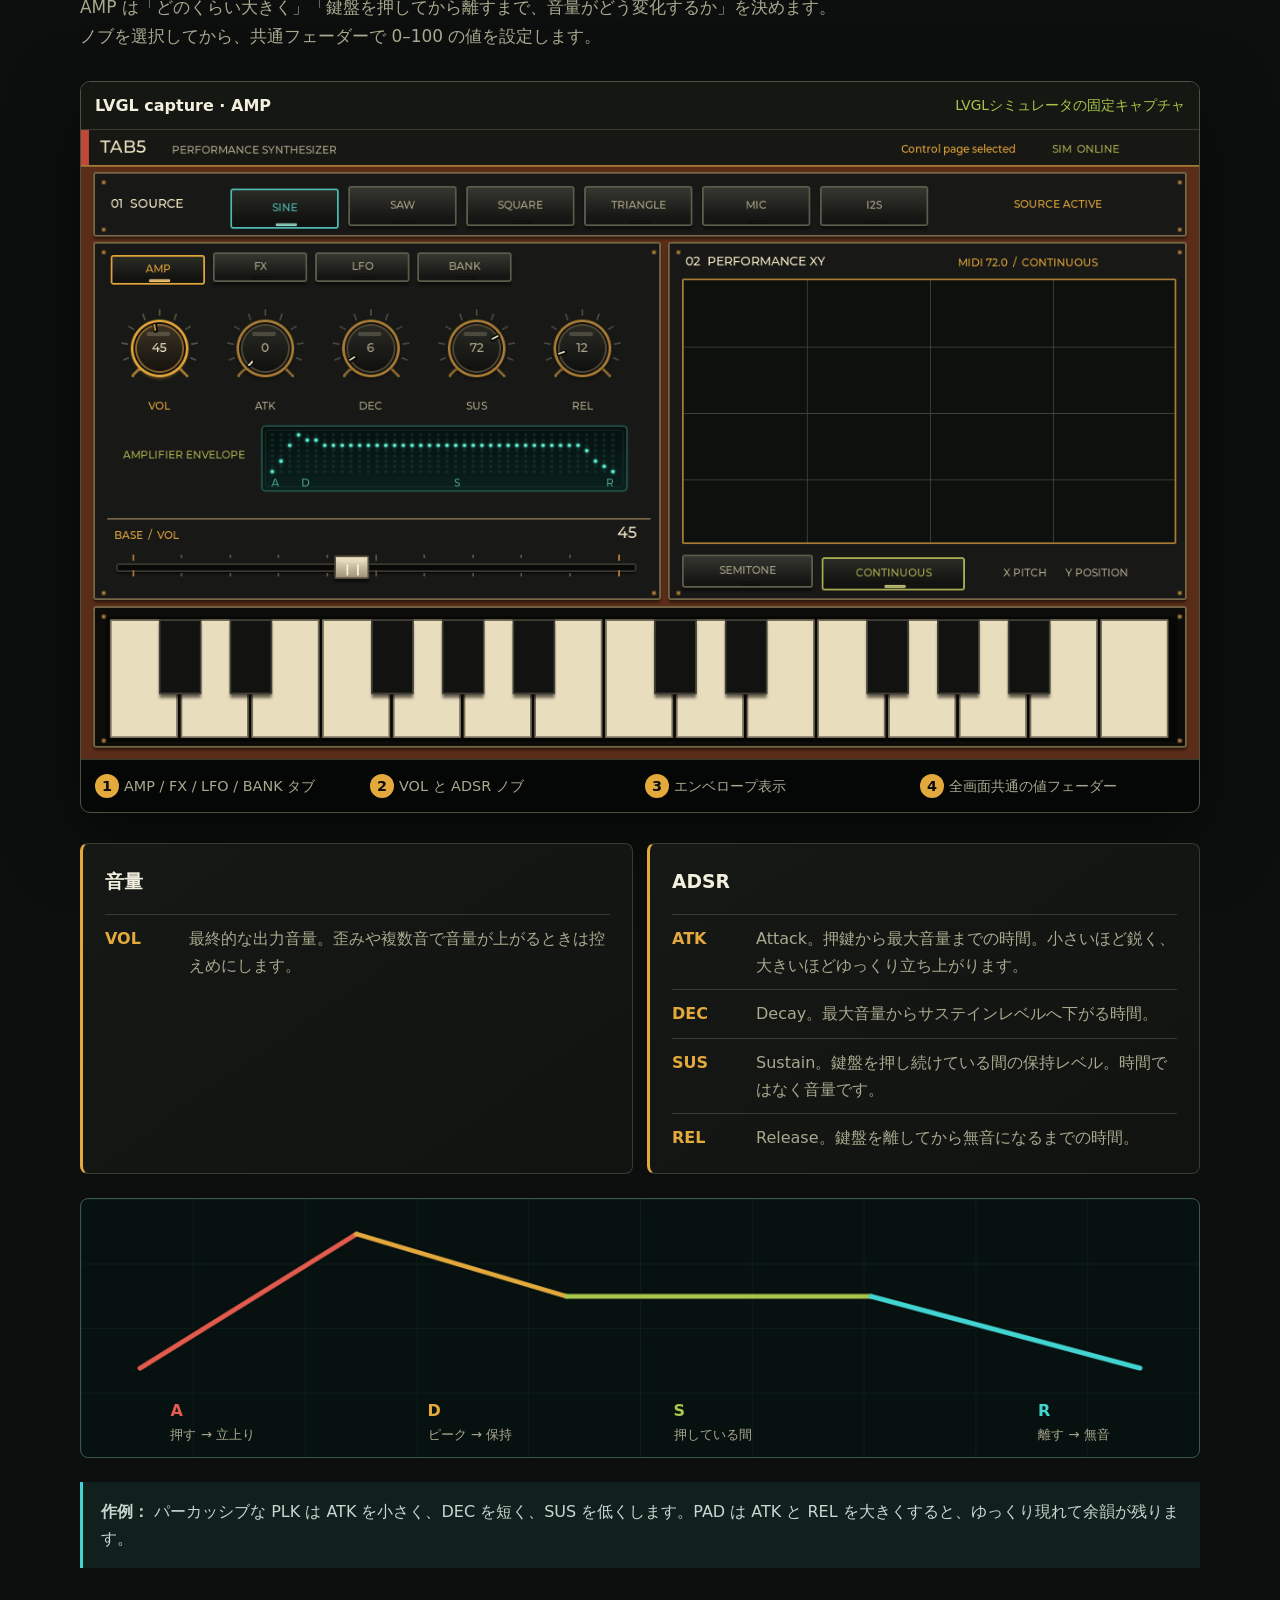
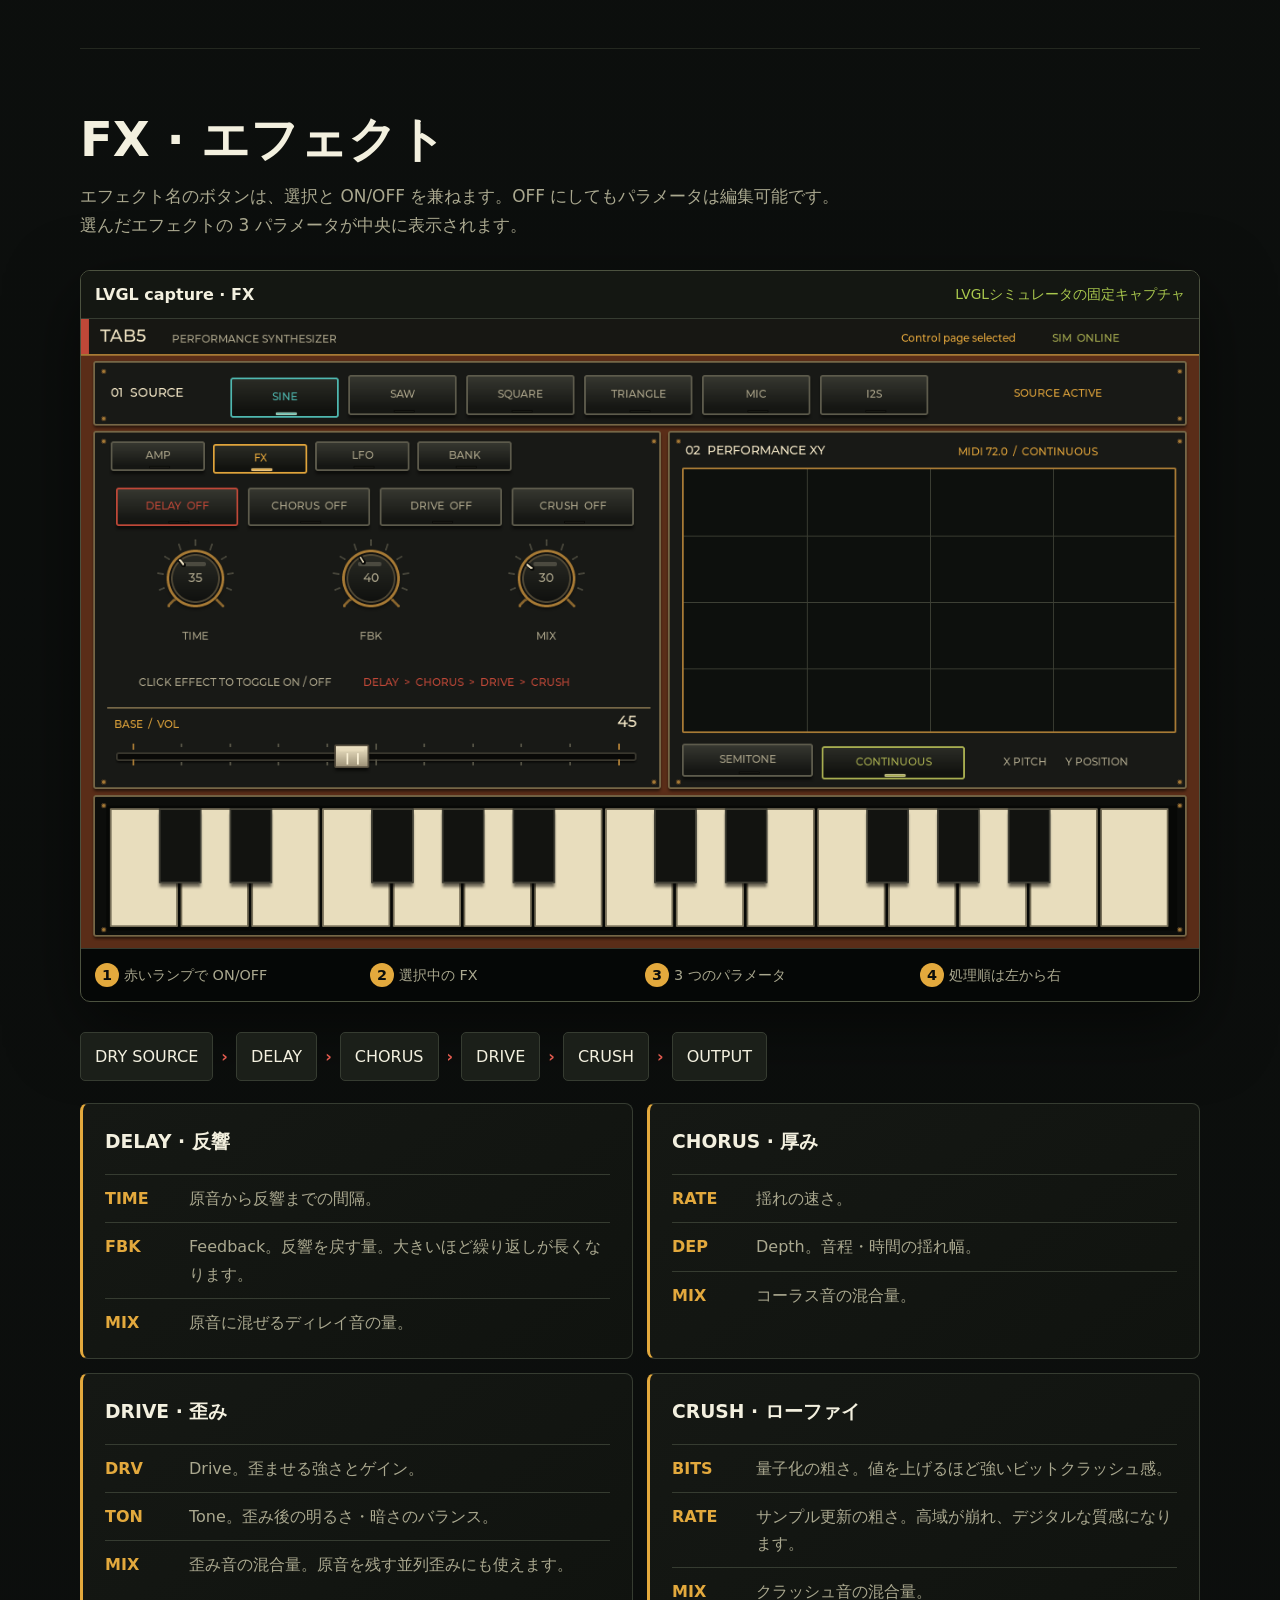
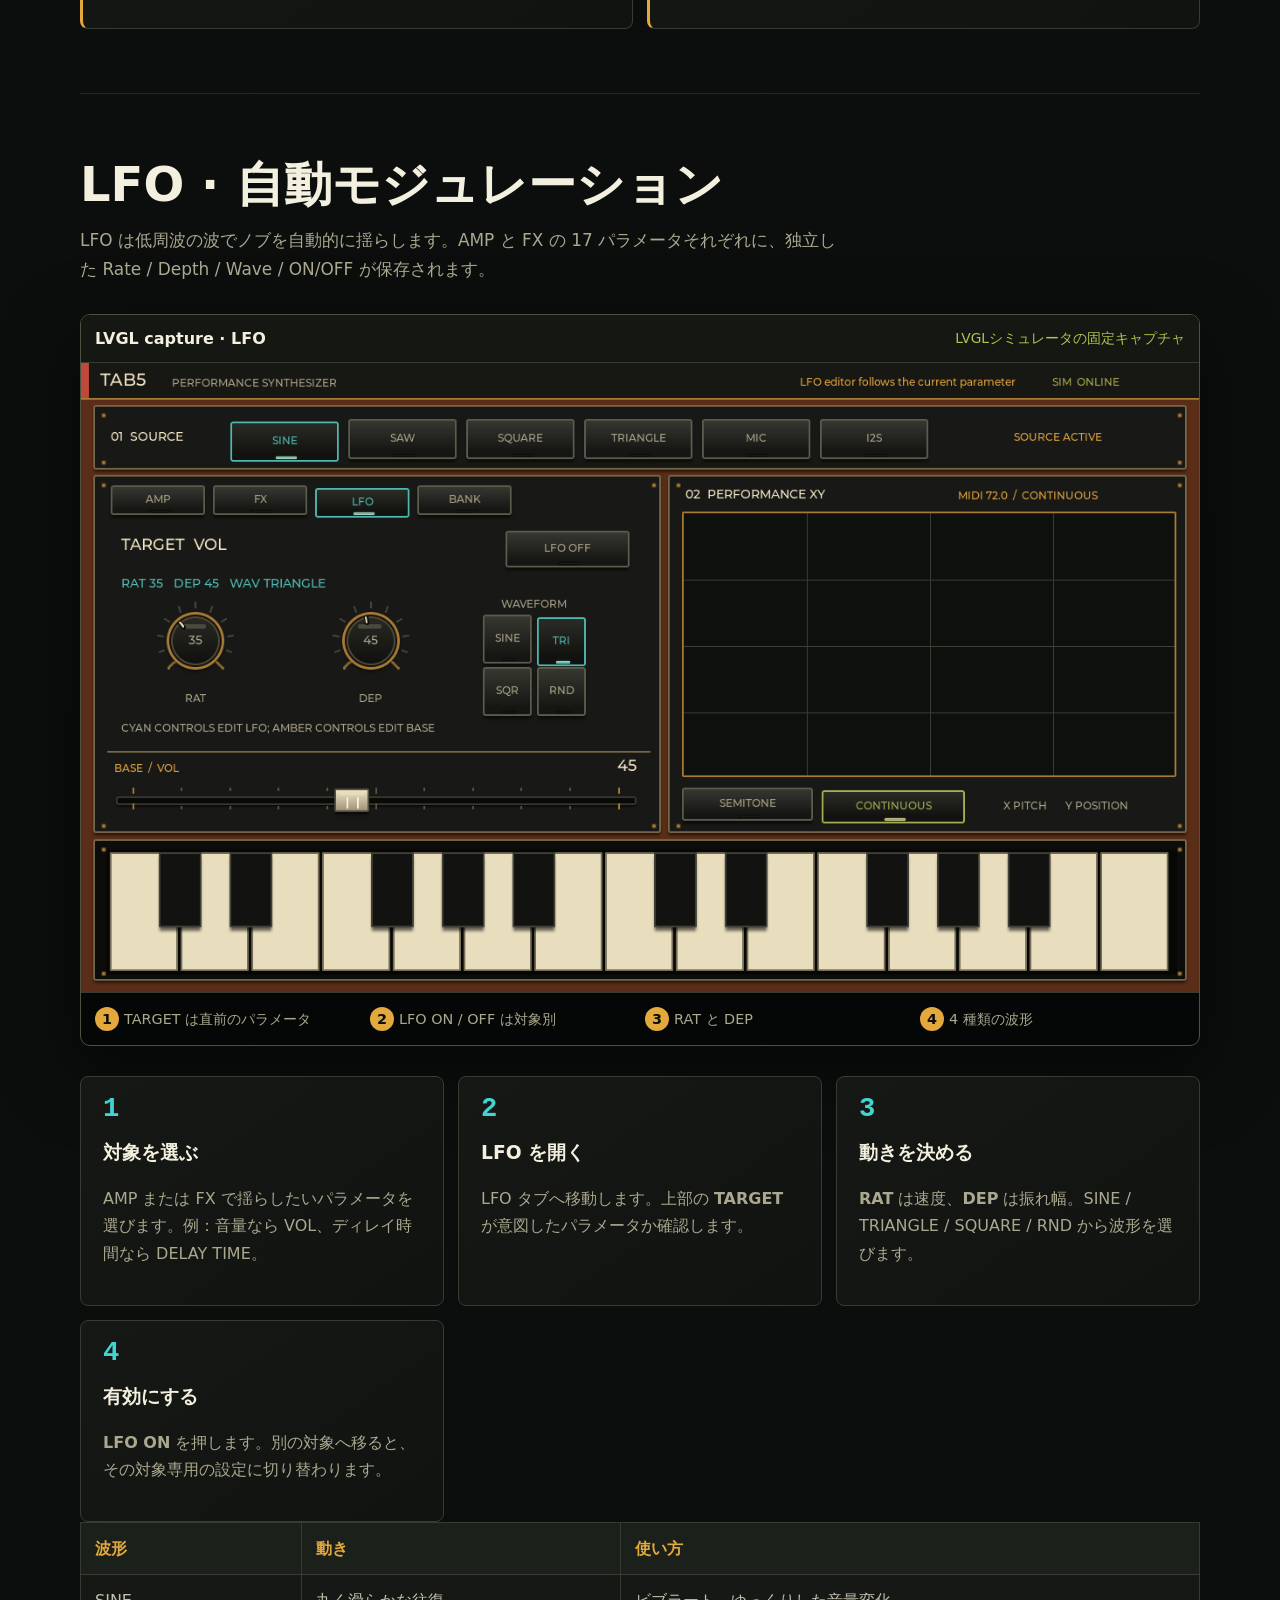
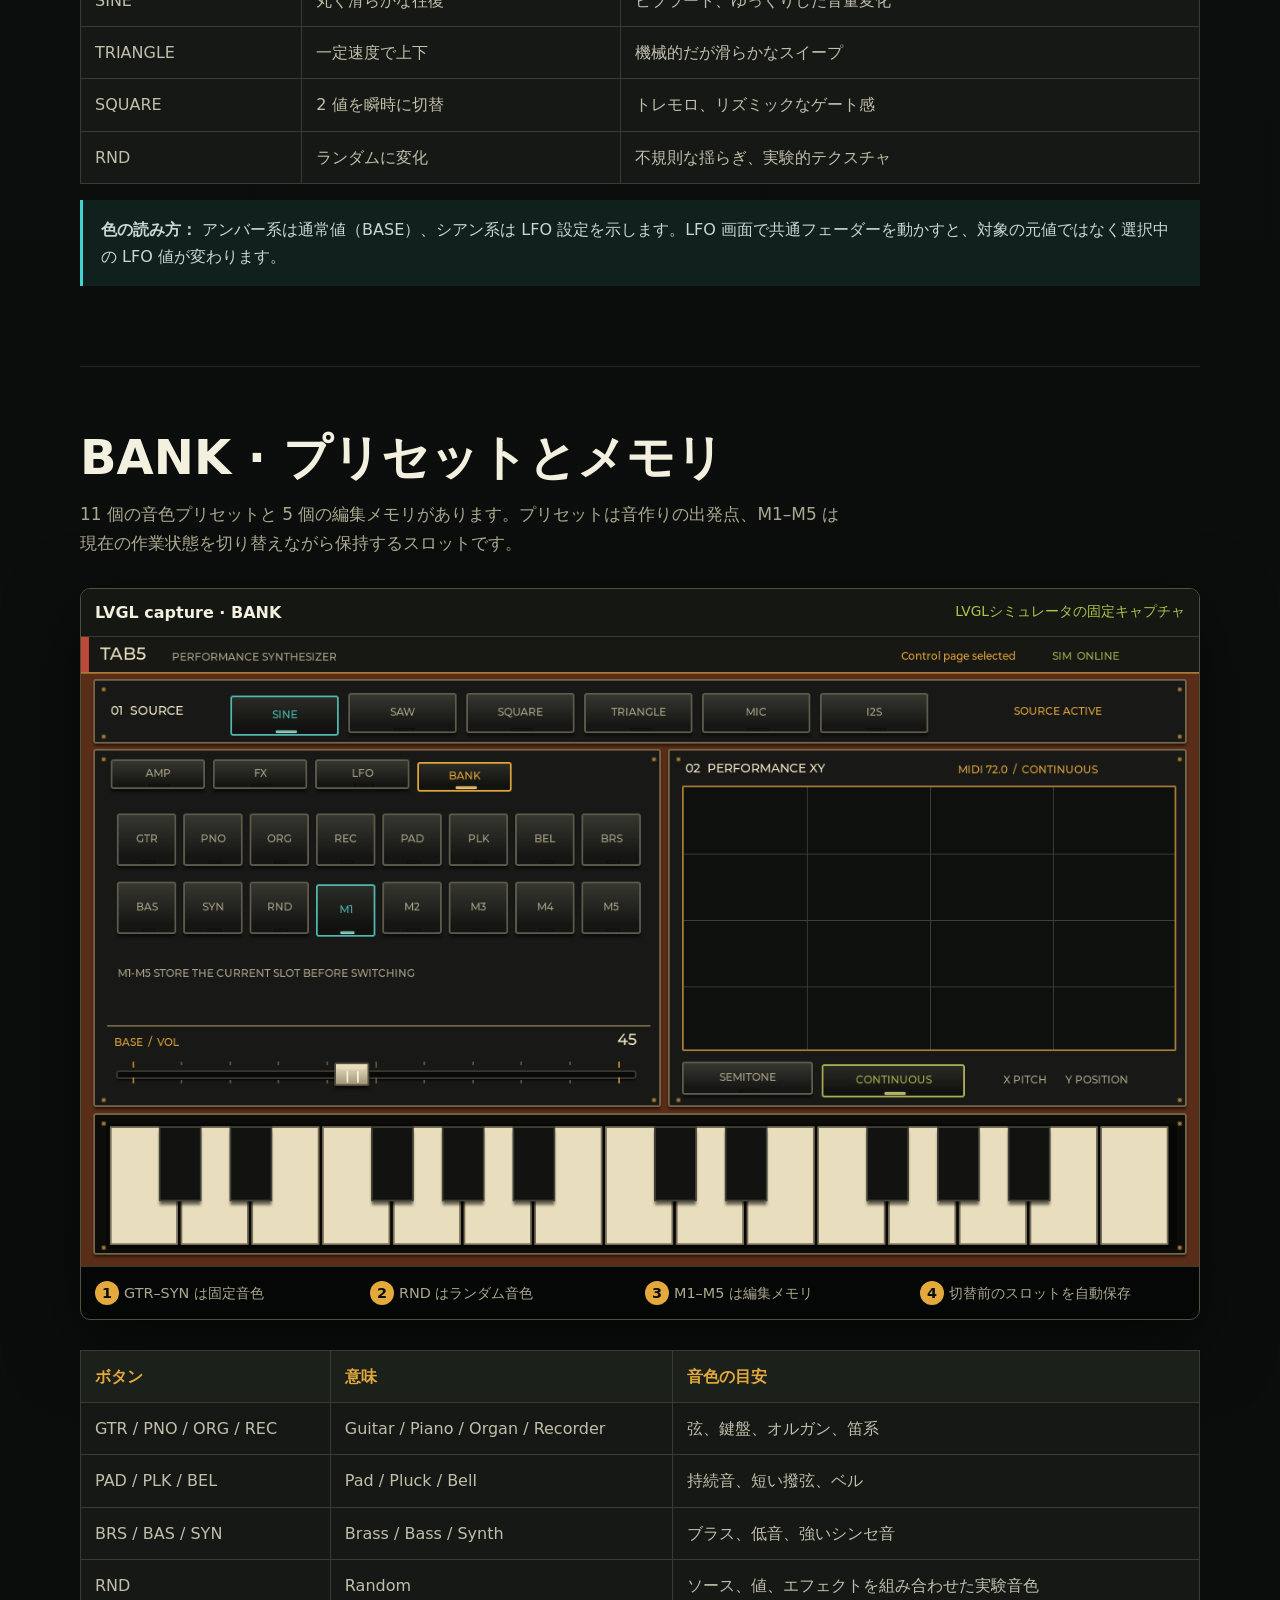
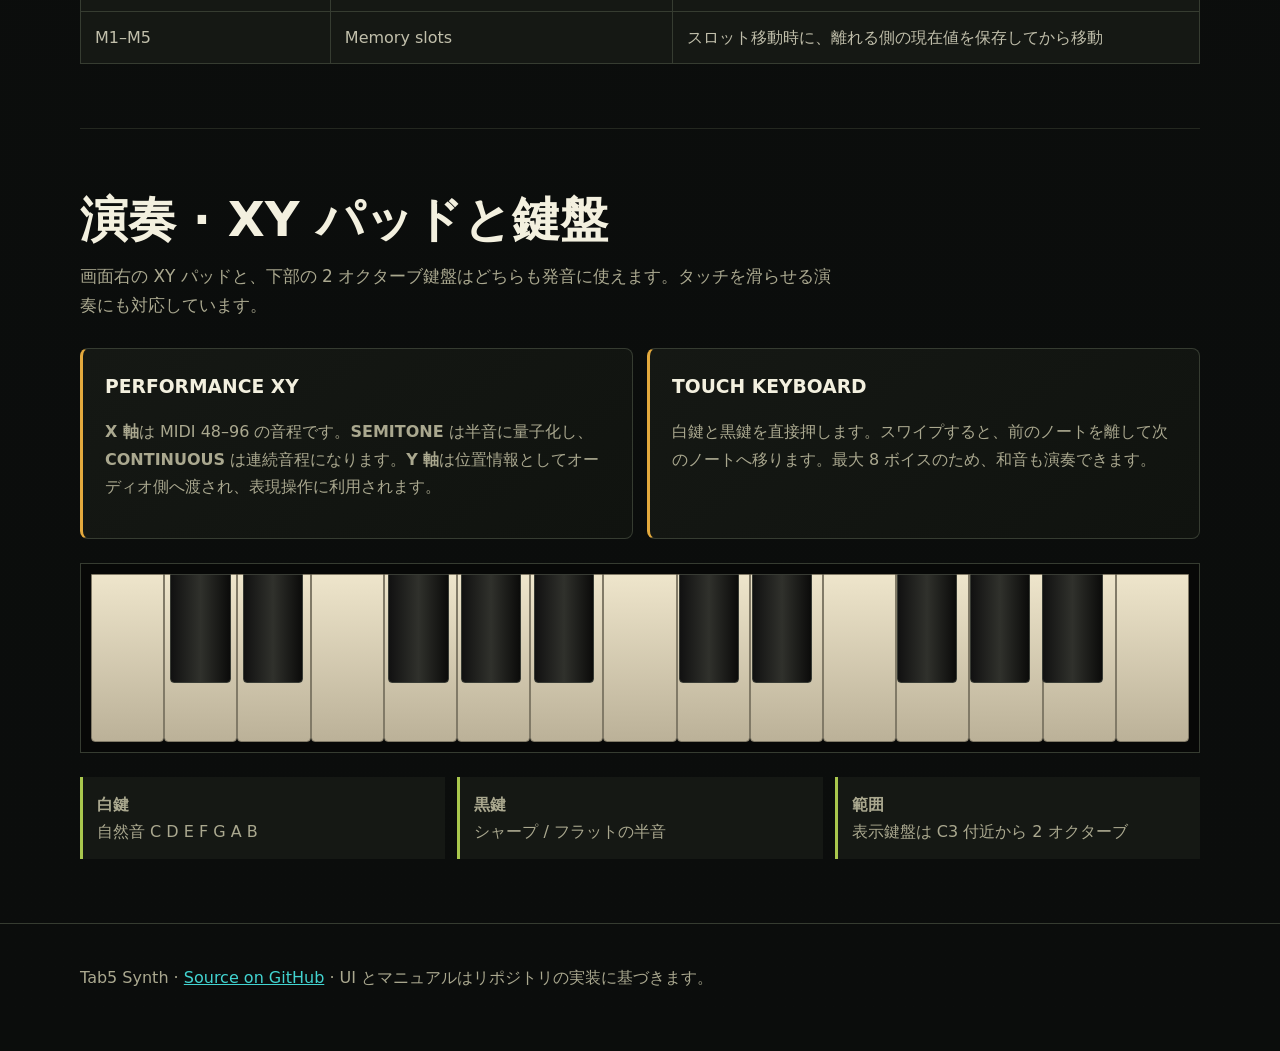
==== commit a47981c9: "docs: separate manual from LVGL simulator" ====
--- a/docs/index.html
+++ b/docs/index.html
@@ -28,7 +28,7 @@
       <p class="lede">Tab5 Synth は、オシレータ、マイク録音、外部 I2S 入力、ADSR、4 系統のエフェクト、パラメータ単位の LFO、プリセット、タッチ鍵盤を一画面にまとめた 8 ボイス・シンセサイザです。</p>
       <div class="hero-actions">
         <a class="button" href="#quickstart">最初の音を出す</a>
-        <a class="button secondary" href="#simulator">シミュレータを操作する</a>
+        <a class="button secondary" href="simulator.html" target="_blank" rel="noopener">シミュレータを別ページで開く</a>
       </div>
     </div>
 
@@ -53,9 +53,9 @@
       <h2>3種類のスキン</h2>
       <p class="section-intro">操作画面は 3 種類の外観に切り替えられます。スキンは表示だけを変更し、音色パラメータ、エフェクト、LFO、演奏状態には影響しません。</p>
       <div class="skin-grid">
-        <article class="skin-card" data-skin="wood"><img class="skin-shot" data-sim-skin="wood" src="assets/screens/skin-wood.png" alt="Retro Wood スキンのAMP画面"><div class="skin-preview">RETRO WOOD</div><div class="skin-copy"><h3>Retro Wood</h3><p>標準スキン。ウォルナット、真鍮、クリーム色の鍵盤を使った温かいビンテージ調です。</p></div></article>
-        <article class="skin-card" data-skin="metal"><img class="skin-shot" data-sim-skin="metal" src="assets/screens/skin-metal.png" alt="Metal スキンのAMP画面"><div class="skin-preview">METAL</div><div class="skin-copy"><h3>Metal</h3><p>ヘアライン金属、シルバーの縁、暗い操作面を組み合わせたスタジオ機器風です。</p></div></article>
-        <article class="skin-card" data-skin="neon"><img class="skin-shot" data-sim-skin="neon" src="assets/screens/skin-neon.png" alt="Neon スキンのAMP画面"><div class="skin-preview">NEON</div><div class="skin-copy"><h3>Neon</h3><p>シアン、マゼンタ、ライムの発光色とデジタルグリッドを使ったネオン調です。</p></div></article>
+        <article class="skin-card" data-skin="wood"><img class="skin-shot" src="assets/screens/skin-wood.png" alt="Retro Wood スキンのAMP画面"><div class="skin-preview">RETRO WOOD</div><div class="skin-copy"><h3>Retro Wood</h3><p>標準スキン。ウォルナット、真鍮、クリーム色の鍵盤を使った温かいビンテージ調です。</p></div></article>
+        <article class="skin-card" data-skin="metal"><img class="skin-shot" src="assets/screens/skin-metal.png" alt="Metal スキンのAMP画面"><div class="skin-preview">METAL</div><div class="skin-copy"><h3>Metal</h3><p>ヘアライン金属、シルバーの縁、暗い操作面を組み合わせたスタジオ機器風です。</p></div></article>
+        <article class="skin-card" data-skin="neon"><img class="skin-shot" src="assets/screens/skin-neon.png" alt="Neon スキンのAMP画面"><div class="skin-preview">NEON</div><div class="skin-copy"><h3>Neon</h3><p>シアン、マゼンタ、ライムの発光色とデジタルグリッドを使ったネオン調です。</p></div></article>
       </div>
       <div class="steps">
         <article class="step"><h3>左上をタップ</h3><p>画面左上の <b>TAB5 / PERFORMANCE SYNTHESIZER</b> 部分、または <b>01 SOURCE</b> の見出し部分をタップします。</p></article>
@@ -83,9 +83,9 @@
       <h2>AMP · 音量とエンベロープ</h2>
       <p class="section-intro">AMP は「どのくらい大きく」「鍵盤を押してから離すまで、音量がどう変化するか」を決めます。ノブを選択してから、共通フェーダーで 0–100 の値を設定します。</p>
       <figure class="sim-figure">
-        <div class="sim-toolbar"><strong>LVGL capture · AMP</strong><span class="capture-status" data-ready="実シミュレータから取得" data-failed="下のライブシミュレータで確認できます">キャプチャ中…</span></div>
-        <div class="sim-fallback">LVGL シミュレータを起動して AMP 画面を取得しています。</div>
-        <img class="sim-shot" data-sim-page="amp" src="assets/screens/amp.png" alt="Tab5 Synth の AMP 画面">
+        <div class="sim-toolbar"><strong>LVGL capture · AMP</strong><span class="capture-status">LVGLシミュレータの固定キャプチャ</span></div>
+
+        <img class="sim-shot" src="assets/screens/amp.png" alt="Tab5 Synth の AMP 画面">
         <figcaption class="callouts">
           <span class="callout"><b>1</b>AMP / FX / LFO / BANK タブ</span>
           <span class="callout"><b>2</b>VOL と ADSR ノブ</span>
@@ -118,9 +118,9 @@
       <h2>FX · エフェクト</h2>
       <p class="section-intro">エフェクト名のボタンは、選択と ON/OFF を兼ねます。OFF にしてもパラメータは編集可能です。選んだエフェクトの 3 パラメータが中央に表示されます。</p>
       <figure class="sim-figure">
-        <div class="sim-toolbar"><strong>LVGL capture · FX</strong><span class="capture-status" data-ready="実シミュレータから取得" data-failed="下のライブシミュレータで確認できます">キャプチャ中…</span></div>
-        <div class="sim-fallback">FX 画面を取得しています。</div>
-        <img class="sim-shot" data-sim-page="fx" src="assets/screens/fx.png" alt="Tab5 Synth の FX 画面">
+        <div class="sim-toolbar"><strong>LVGL capture · FX</strong><span class="capture-status">LVGLシミュレータの固定キャプチャ</span></div>
+
+        <img class="sim-shot" src="assets/screens/fx.png" alt="Tab5 Synth の FX 画面">
         <figcaption class="callouts">
           <span class="callout"><b>1</b>赤いランプで ON/OFF</span>
           <span class="callout"><b>2</b>選択中の FX</span>
@@ -150,9 +150,9 @@
       <h2>LFO · 自動モジュレーション</h2>
       <p class="section-intro">LFO は低周波の波でノブを自動的に揺らします。AMP と FX の 17 パラメータそれぞれに、独立した Rate / Depth / Wave / ON/OFF が保存されます。</p>
       <figure class="sim-figure">
-        <div class="sim-toolbar"><strong>LVGL capture · LFO</strong><span class="capture-status" data-ready="実シミュレータから取得" data-failed="下のライブシミュレータで確認できます">キャプチャ中…</span></div>
-        <div class="sim-fallback">LFO 画面を取得しています。</div>
-        <img class="sim-shot" data-sim-page="lfo" src="assets/screens/lfo.png" alt="Tab5 Synth の LFO 画面">
+        <div class="sim-toolbar"><strong>LVGL capture · LFO</strong><span class="capture-status">LVGLシミュレータの固定キャプチャ</span></div>
+
+        <img class="sim-shot" src="assets/screens/lfo.png" alt="Tab5 Synth の LFO 画面">
         <figcaption class="callouts">
           <span class="callout"><b>1</b>TARGET は直前のパラメータ</span>
           <span class="callout"><b>2</b>LFO ON / OFF は対象別</span>
@@ -182,9 +182,9 @@
       <h2>BANK · プリセットとメモリ</h2>
       <p class="section-intro">11 個の音色プリセットと 5 個の編集メモリがあります。プリセットは音作りの出発点、M1–M5 は現在の作業状態を切り替えながら保持するスロットです。</p>
       <figure class="sim-figure">
-        <div class="sim-toolbar"><strong>LVGL capture · BANK</strong><span class="capture-status" data-ready="実シミュレータから取得" data-failed="下のライブシミュレータで確認できます">キャプチャ中…</span></div>
-        <div class="sim-fallback">BANK 画面を取得しています。</div>
-        <img class="sim-shot" data-sim-page="bank" src="assets/screens/bank.png" alt="Tab5 Synth の BANK 画面">
+        <div class="sim-toolbar"><strong>LVGL capture · BANK</strong><span class="capture-status">LVGLシミュレータの固定キャプチャ</span></div>
+
+        <img class="sim-shot" src="assets/screens/bank.png" alt="Tab5 Synth の BANK 画面">
         <figcaption class="callouts">
           <span class="callout"><b>1</b>GTR–SYN は固定音色</span>
           <span class="callout"><b>2</b>RND はランダム音色</span>
@@ -224,16 +224,9 @@
       </div>
     </section>
 
-    <section id="simulator">
-      <h2>ライブ LVGL シミュレータ</h2>
-      <p class="section-intro">下の画面は画像ではなく、リポジトリの UI ソースからビルドしたシミュレータです。音声は出ませんが、音源、各タブ、ノブ、フェーダー、鍵盤の操作を試せます。</p>
-      <iframe class="live-sim" src="simulator.html" title="Tab5 Synth LVGL simulator"></iframe>
-      <p class="note">ノブはドラッグ、下の横フェーダーはタップまたはドラッグできます。MIC / I2S と実音声処理は Tab5 実機で確認してください。</p>
-    </section>
   </main>
 
-  <iframe id="capture-simulator" src="simulator.html" title="画面キャプチャ用 LVGL simulator" aria-hidden="true"></iframe>
   <footer class="footer"><div style="width:min(var(--max),calc(100% - 32px));margin:auto">Tab5 Synth · <a href="https://github.com/airpocket-soundman/Tab5_synth">Source on GitHub</a> · UI とマニュアルはリポジトリの実装に基づきます。</div></footer>
-  <script src="assets/manual.js?v=20260723-3"></script>
+  <script src="assets/manual.js?v=20260723-4"></script>
 </body>
 </html>
--- a/docs/assets/manual.css
+++ b/docs/assets/manual.css
@@ -179,14 +179,6 @@
   object-fit: contain;
   background: #0a0c0a;
 }
-.sim-fallback {
-  display: grid;
-  place-items: center;
-  aspect-ratio: 16 / 9;
-  padding: 30px;
-  color: var(--muted);
-  text-align: center;
-}
 .callouts {
   display: grid;
   grid-template-columns: repeat(4, 1fr);
@@ -291,14 +283,7 @@
 td { color: #c1bfab; }
 .note { padding: 16px 18px; border-left: 3px solid var(--cyan); background: #10201d; color: #c7d8d2; }
 
-.live-sim {
-  width: 100%;
-  aspect-ratio: 16 / 9;
-  border: 1px solid var(--line);
-  background: #050706;
-}
 .footer { padding: 40px 0 60px; color: var(--muted); border-top: 1px solid var(--line); }
-#capture-simulator { position: fixed; left: -10000px; top: 0; width: 1280px; height: 720px; border: 0; }
 
 @media (max-width: 900px) {
   .nav-links { display: none; }
@@ -315,7 +300,7 @@
 }
 
 @media print {
-  .site-header, .hero-actions, #capture-simulator { display: none; }
+  .site-header, .hero-actions { display: none; }
   body { color: #111; background: white; }
   main { width: 100%; }
   section { break-inside: avoid; }
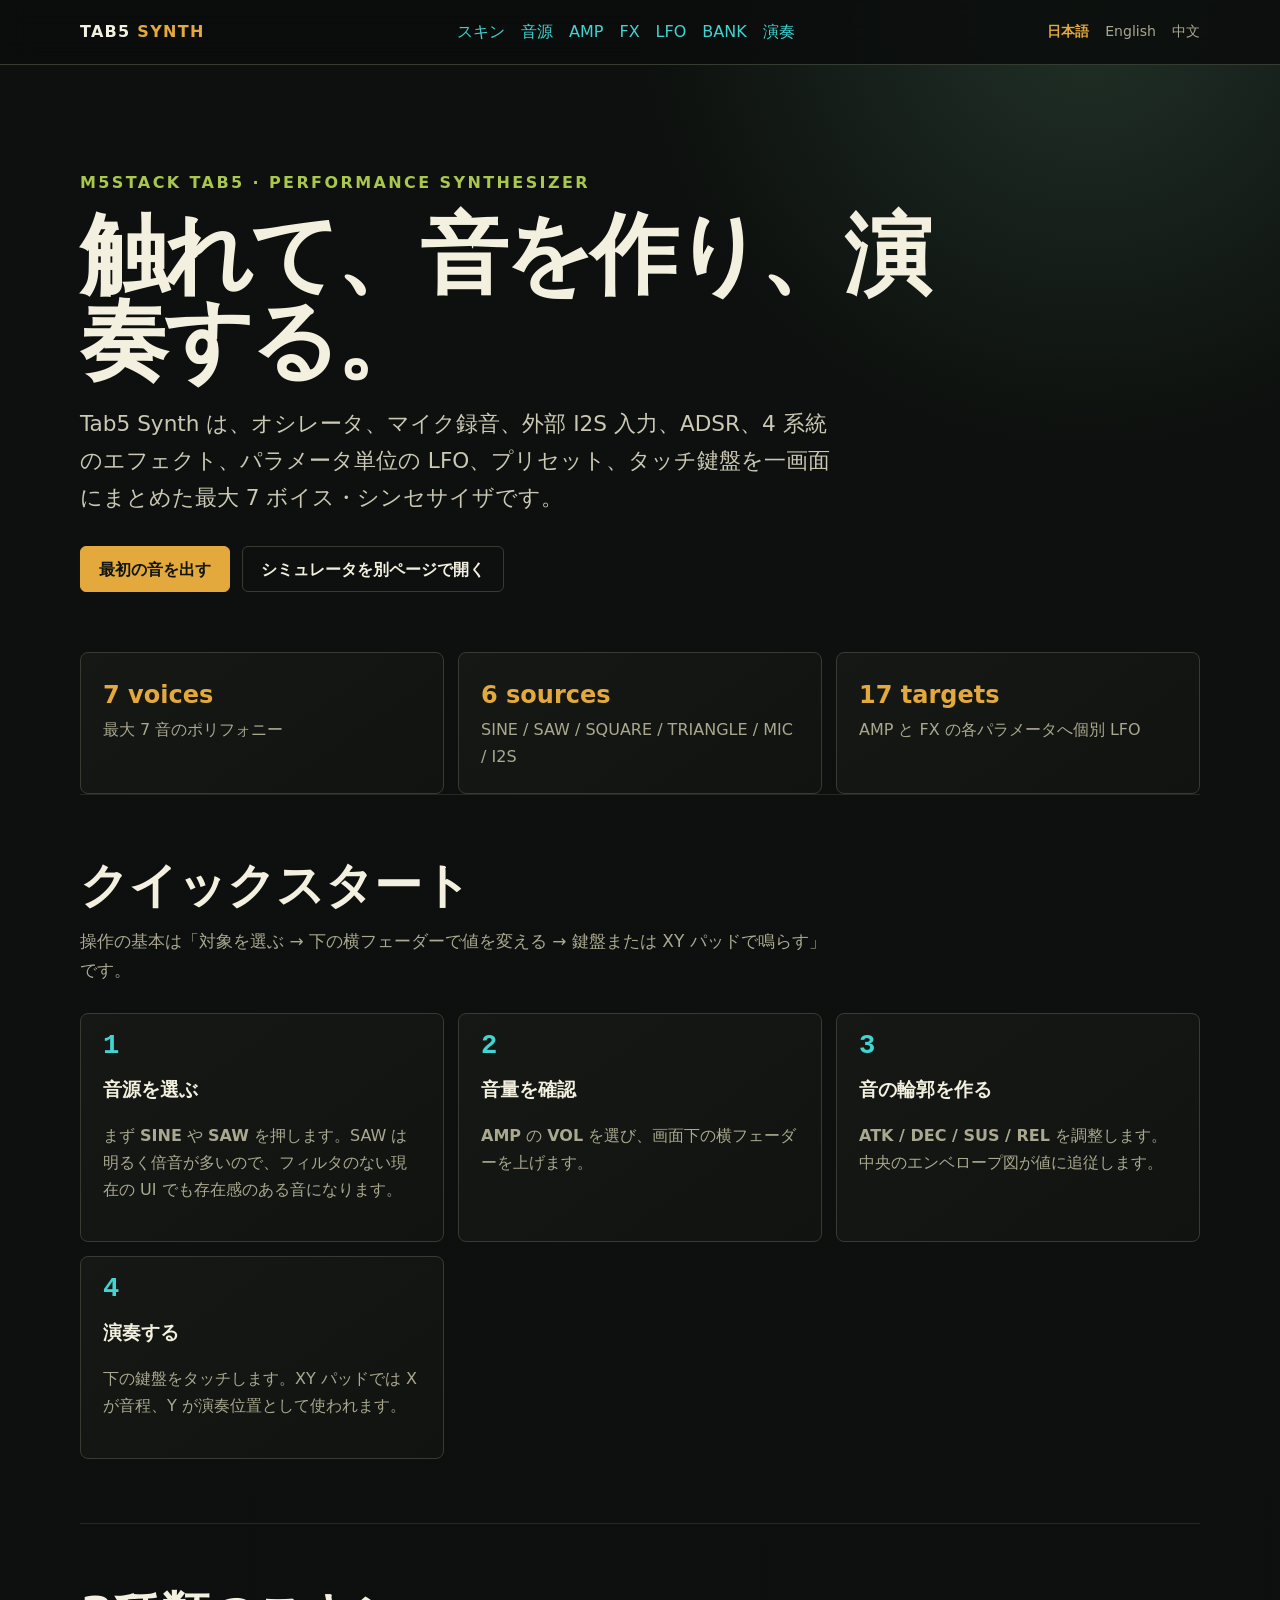
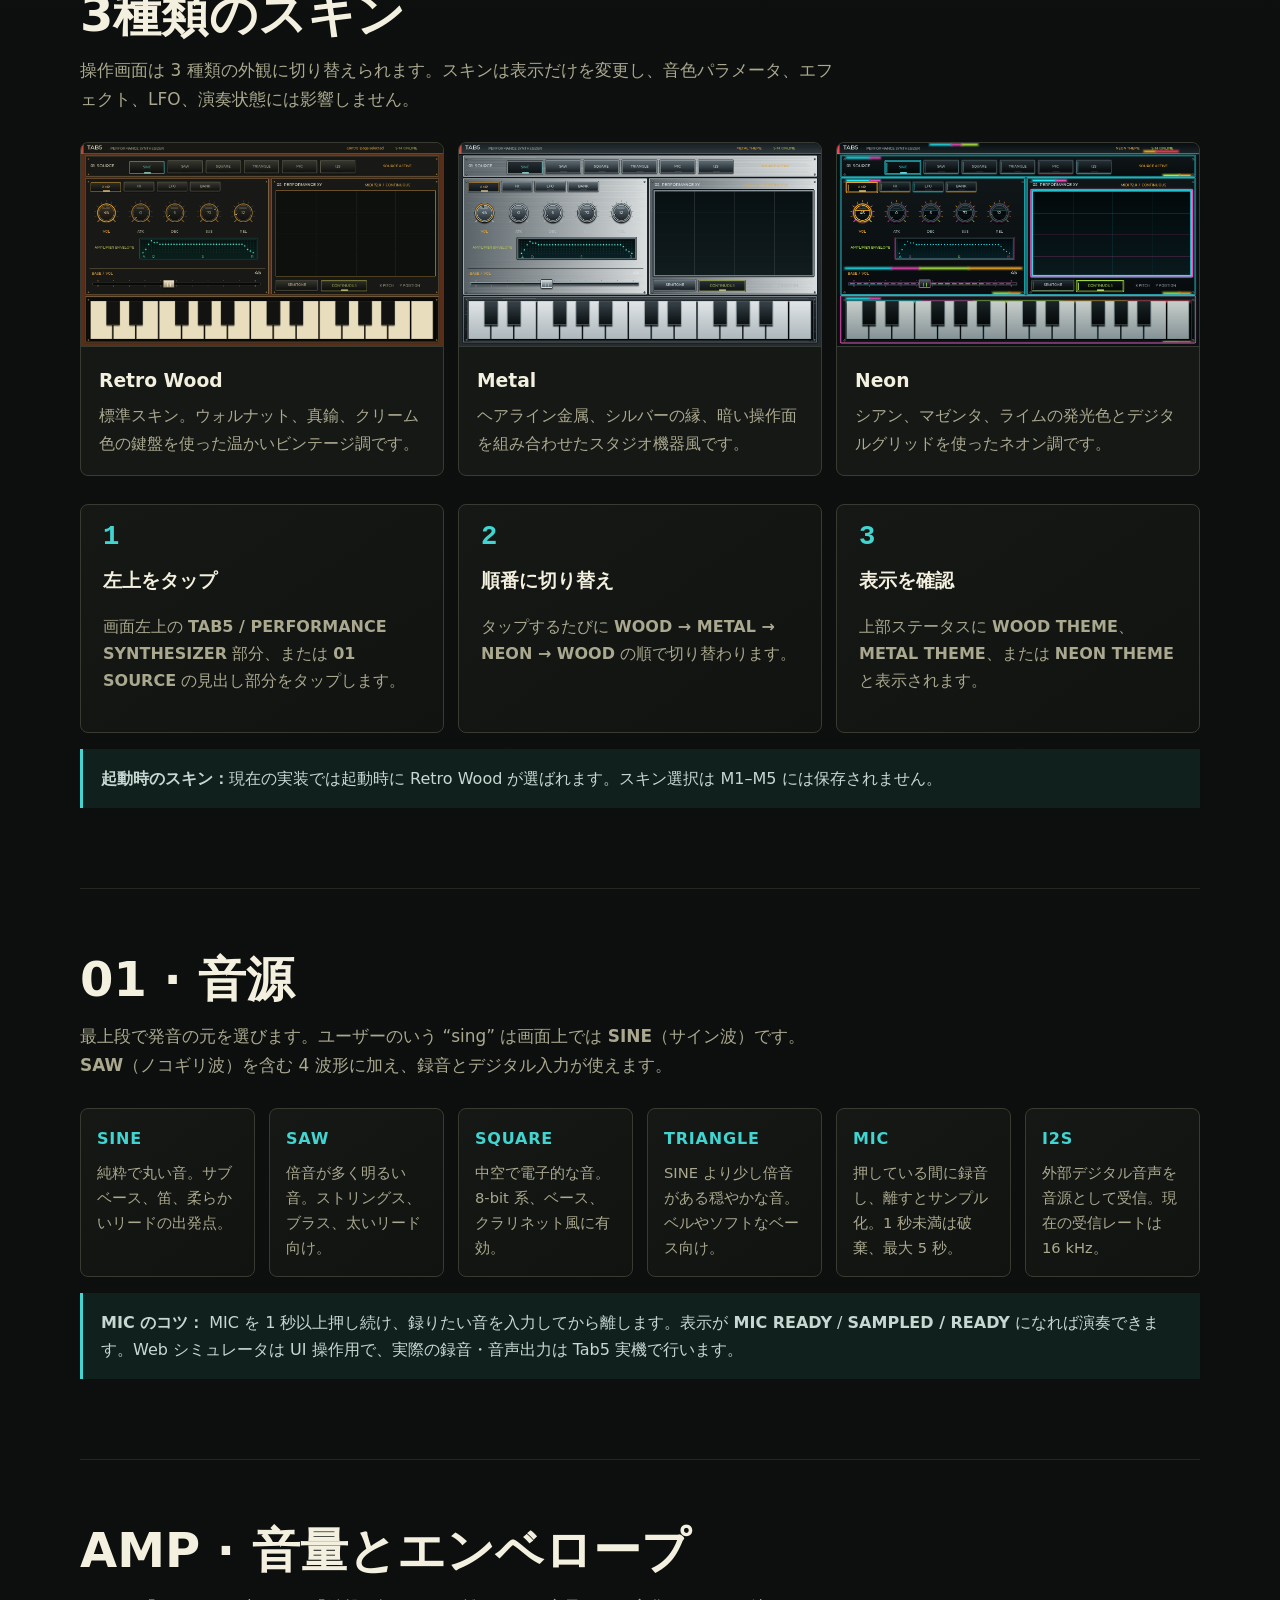
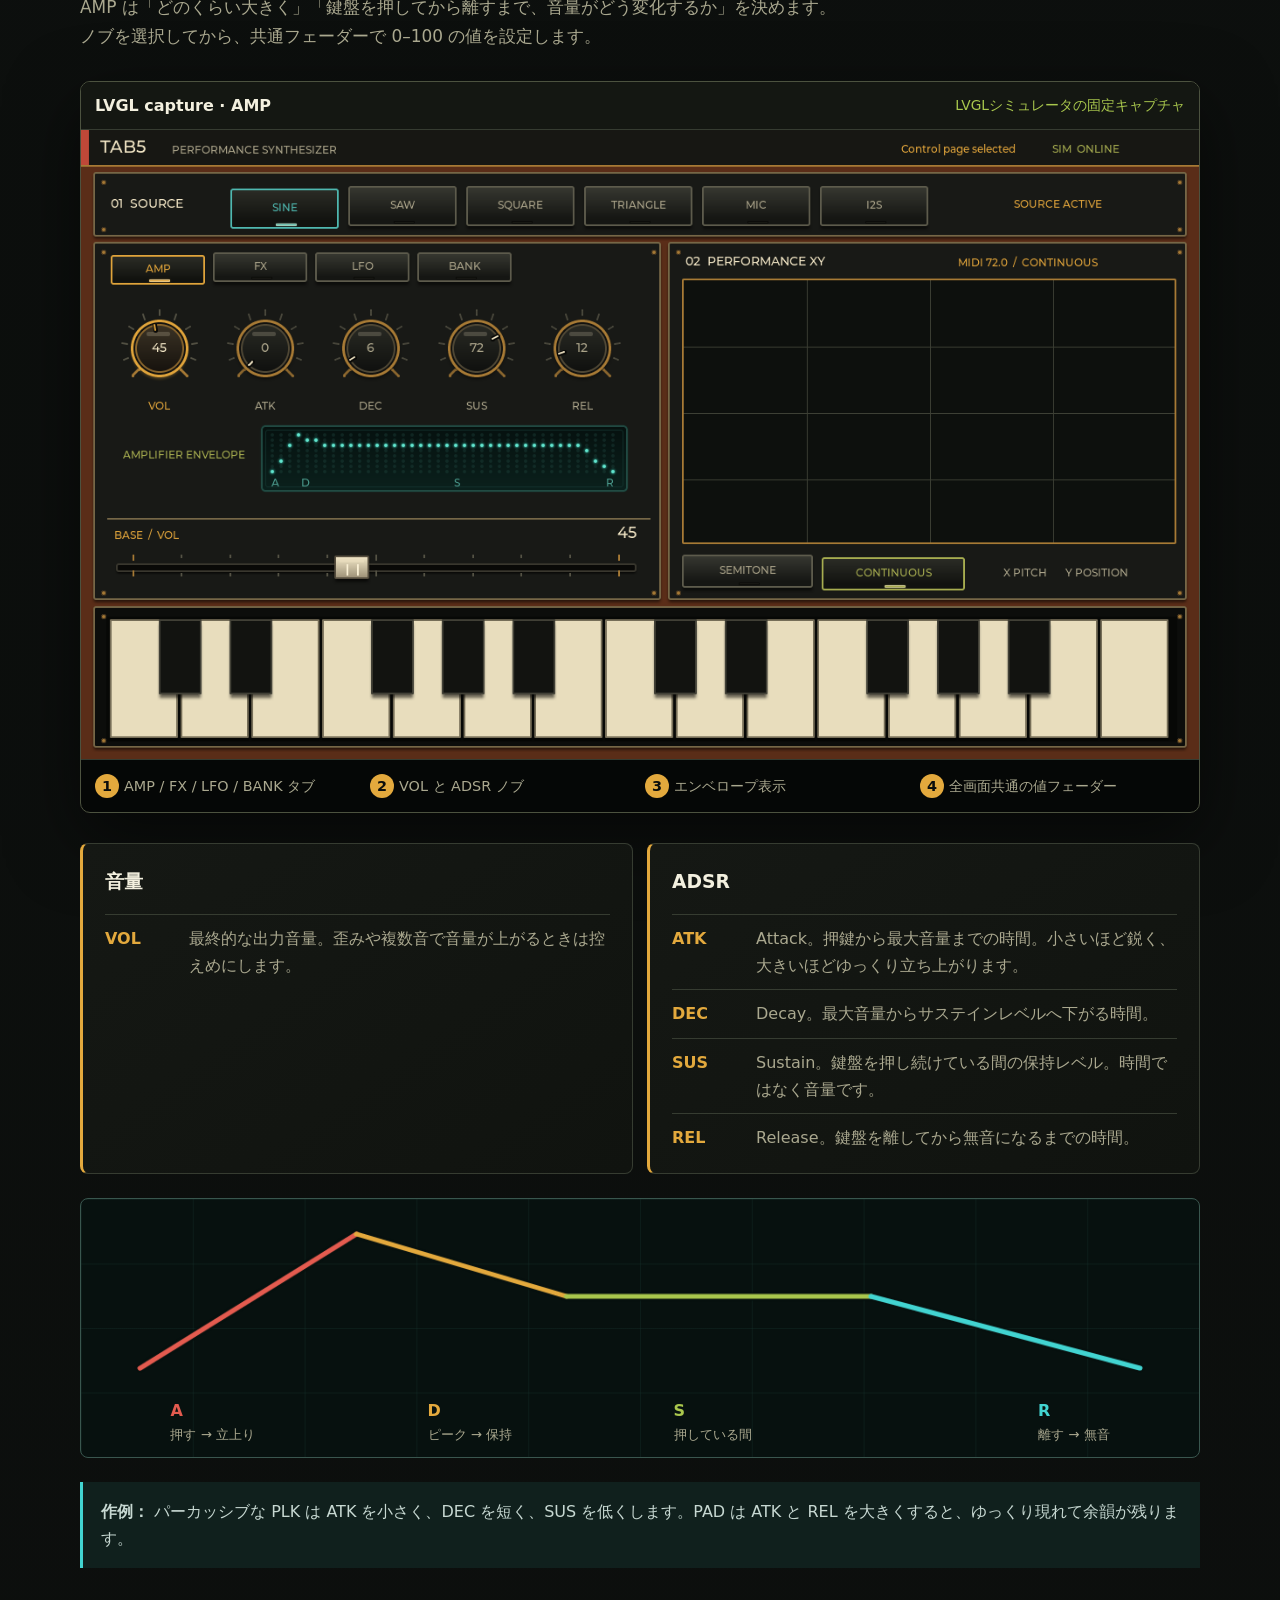
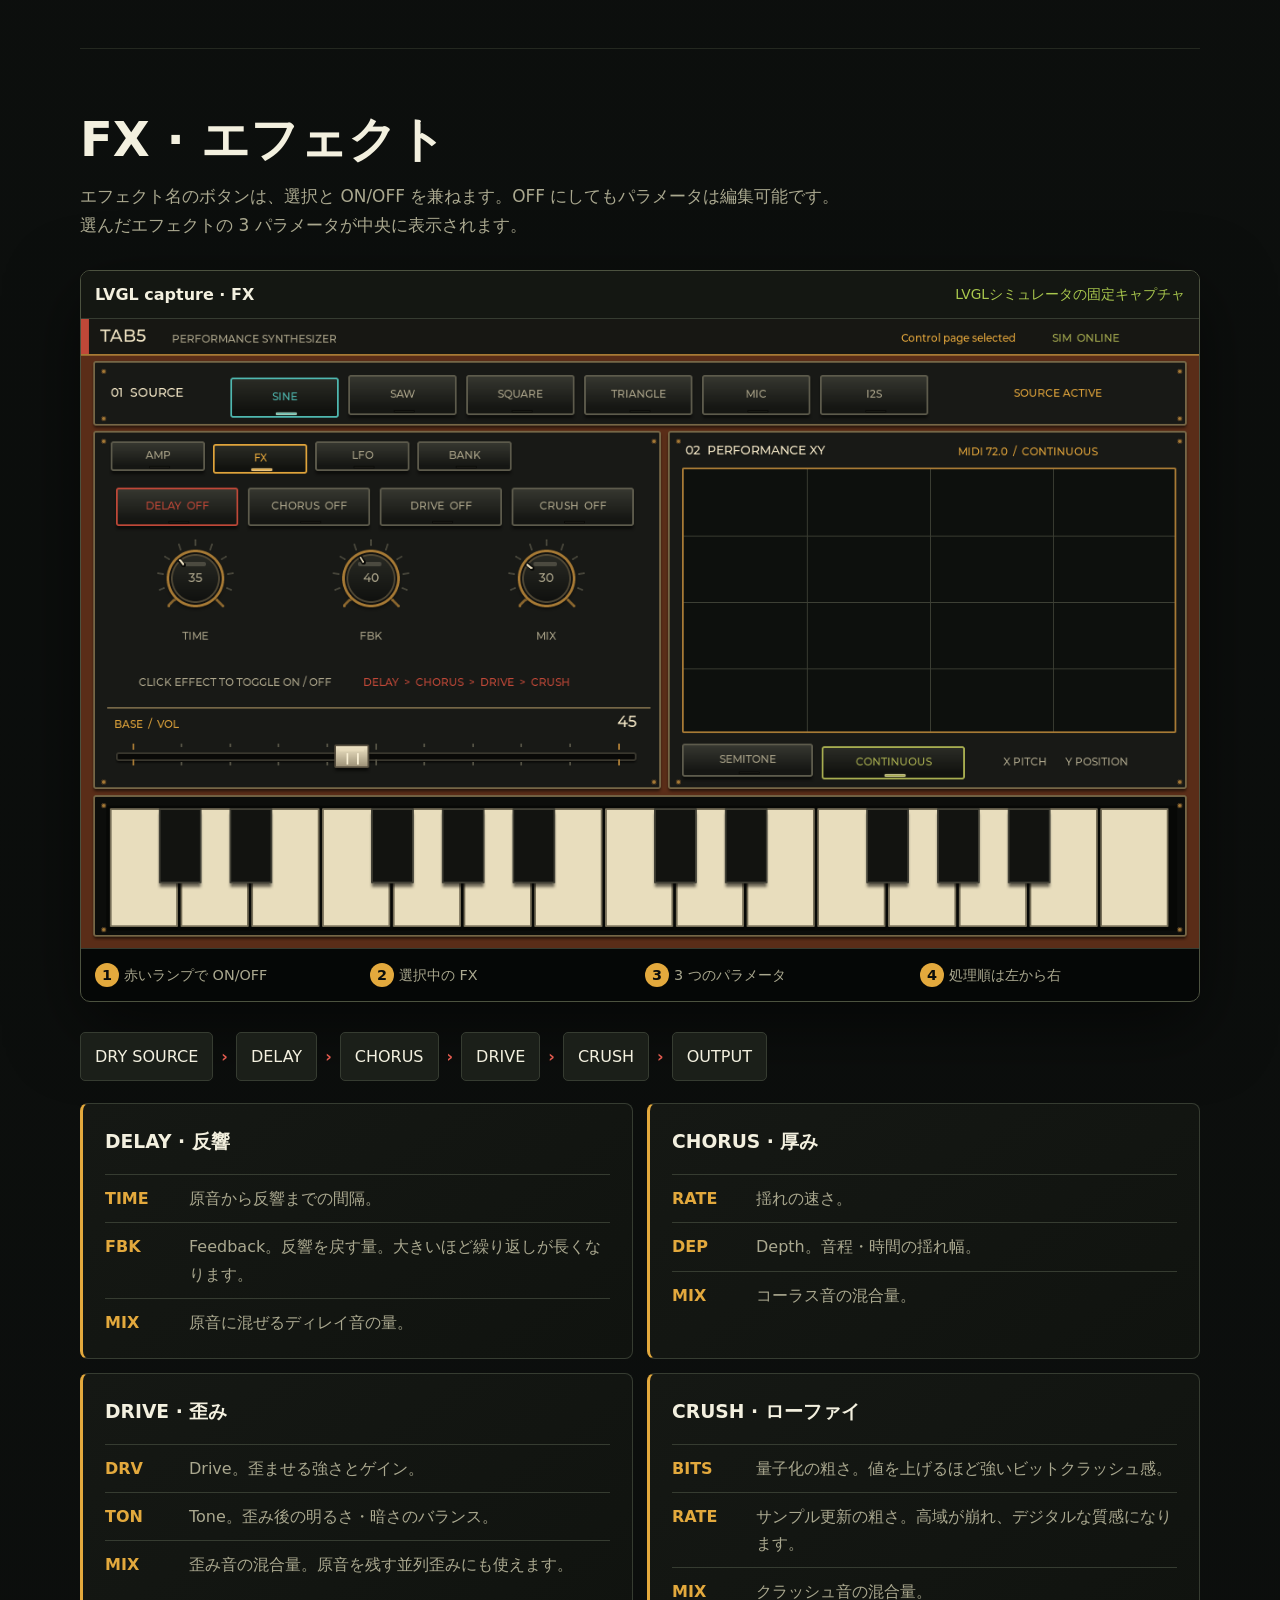
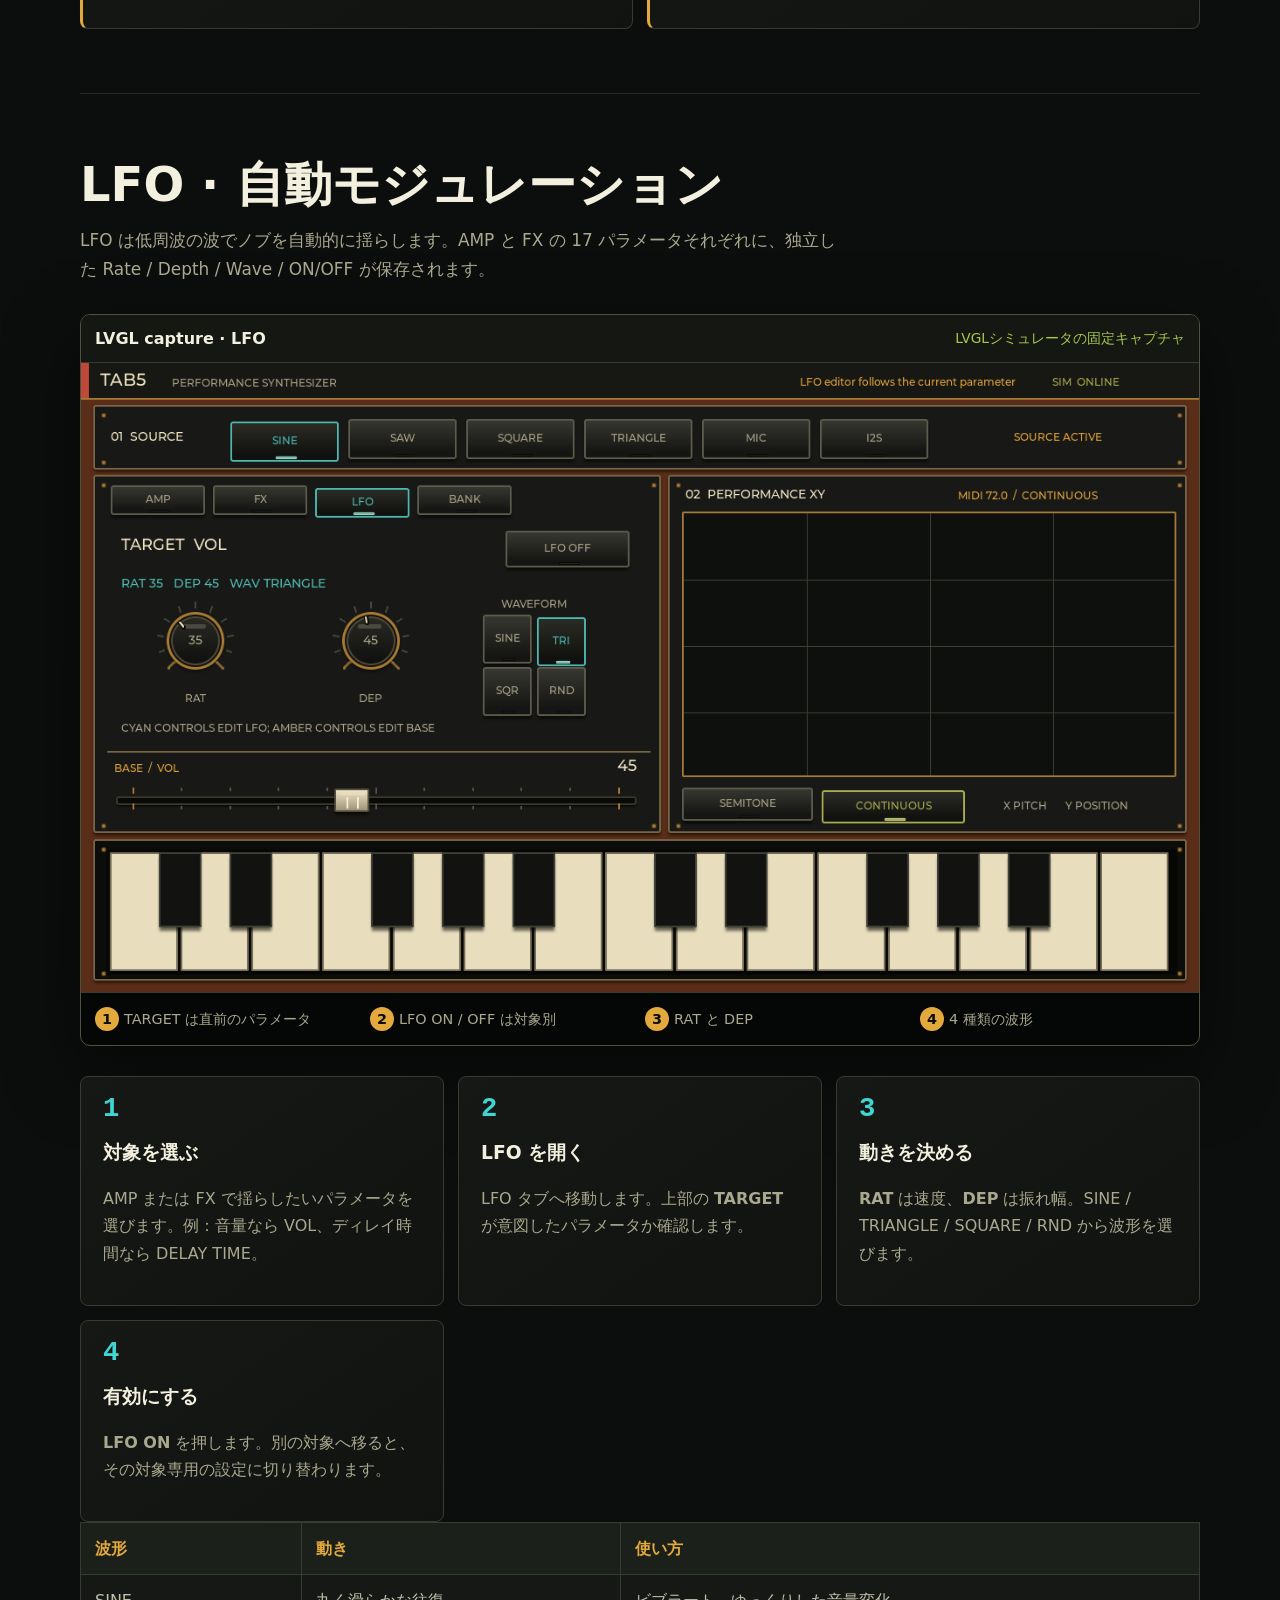
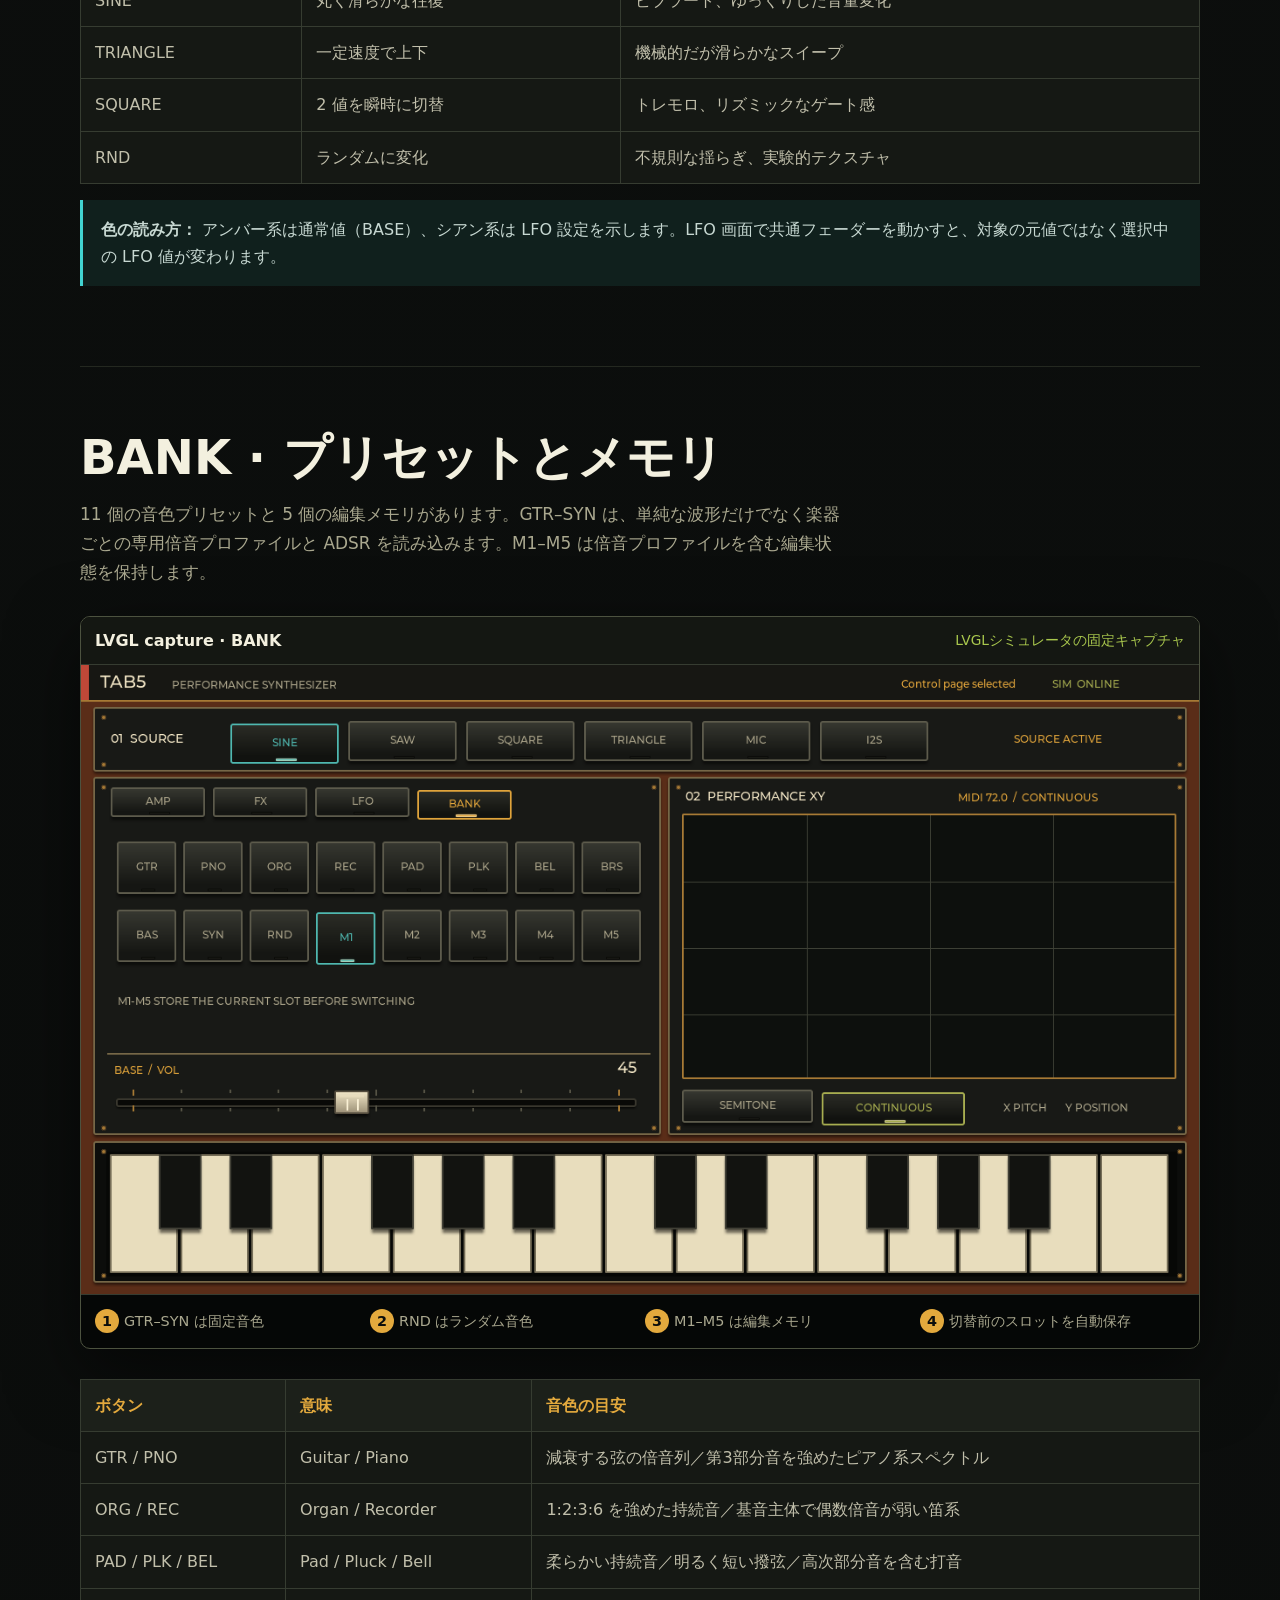
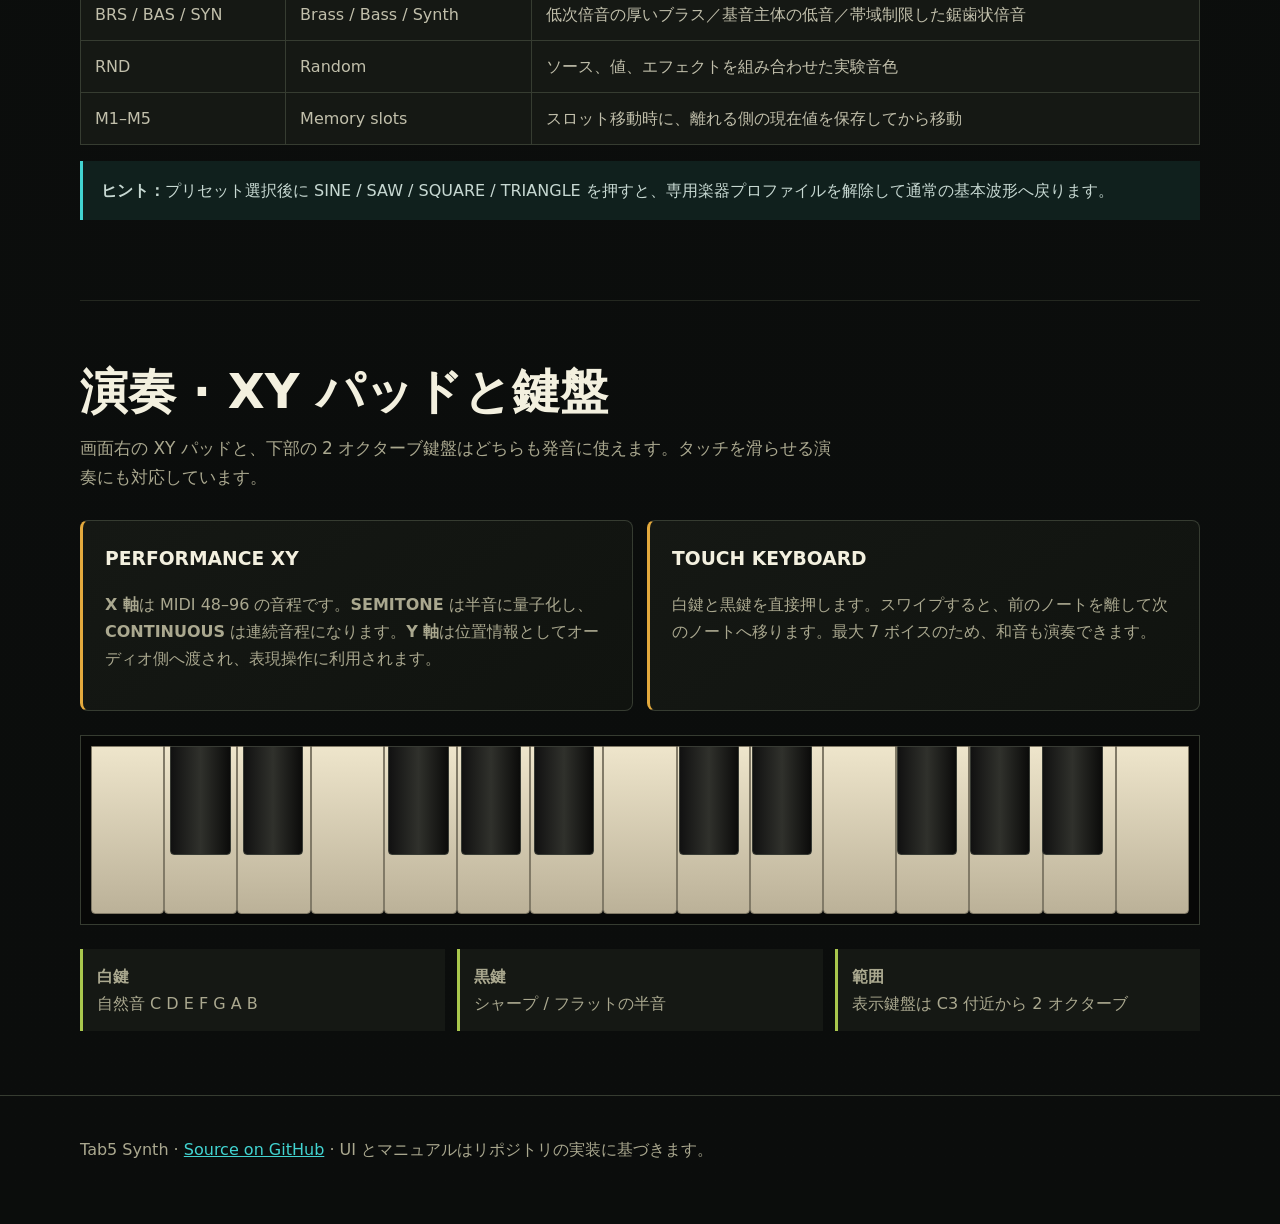
==== commit 033cd1f3: "feat: improve bank preset timbres" ====
--- a/docs/index.html
+++ b/docs/index.html
@@ -25,7 +25,7 @@
     <div class="hero">
       <p class="eyebrow">M5Stack Tab5 · Performance Synthesizer</p>
       <h1>触れて、音を作り、演奏する。</h1>
-      <p class="lede">Tab5 Synth は、オシレータ、マイク録音、外部 I2S 入力、ADSR、4 系統のエフェクト、パラメータ単位の LFO、プリセット、タッチ鍵盤を一画面にまとめた 8 ボイス・シンセサイザです。</p>
+      <p class="lede">Tab5 Synth は、オシレータ、マイク録音、外部 I2S 入力、ADSR、4 系統のエフェクト、パラメータ単位の LFO、プリセット、タッチ鍵盤を一画面にまとめた最大 7 ボイス・シンセサイザです。</p>
       <div class="hero-actions">
         <a class="button" href="#quickstart">最初の音を出す</a>
         <a class="button secondary" href="simulator.html" target="_blank" rel="noopener">シミュレータを別ページで開く</a>
@@ -33,7 +33,7 @@
     </div>
 
     <div class="facts" aria-label="主な仕様">
-      <div class="fact"><strong>8 voices</strong><span>最大 8 音のポリフォニー</span></div>
+      <div class="fact"><strong>7 voices</strong><span>最大 7 音のポリフォニー</span></div>
       <div class="fact"><strong>6 sources</strong><span>SINE / SAW / SQUARE / TRIANGLE / MIC / I2S</span></div>
       <div class="fact"><strong>17 targets</strong><span>AMP と FX の各パラメータへ個別 LFO</span></div>
     </div>
@@ -180,7 +180,7 @@
 
     <section id="bank">
       <h2>BANK · プリセットとメモリ</h2>
-      <p class="section-intro">11 個の音色プリセットと 5 個の編集メモリがあります。プリセットは音作りの出発点、M1–M5 は現在の作業状態を切り替えながら保持するスロットです。</p>
+      <p class="section-intro">11 個の音色プリセットと 5 個の編集メモリがあります。GTR–SYN は、単純な波形だけでなく楽器ごとの専用倍音プロファイルと ADSR を読み込みます。M1–M5 は倍音プロファイルを含む編集状態を保持します。</p>
       <figure class="sim-figure">
         <div class="sim-toolbar"><strong>LVGL capture · BANK</strong><span class="capture-status">LVGLシミュレータの固定キャプチャ</span></div>
 
@@ -195,13 +195,15 @@
       <table>
         <thead><tr><th>ボタン</th><th>意味</th><th>音色の目安</th></tr></thead>
         <tbody>
-          <tr><td>GTR / PNO / ORG / REC</td><td>Guitar / Piano / Organ / Recorder</td><td>弦、鍵盤、オルガン、笛系</td></tr>
-          <tr><td>PAD / PLK / BEL</td><td>Pad / Pluck / Bell</td><td>持続音、短い撥弦、ベル</td></tr>
-          <tr><td>BRS / BAS / SYN</td><td>Brass / Bass / Synth</td><td>ブラス、低音、強いシンセ音</td></tr>
+          <tr><td>GTR / PNO</td><td>Guitar / Piano</td><td>減衰する弦の倍音列／第3部分音を強めたピアノ系スペクトル</td></tr>
+          <tr><td>ORG / REC</td><td>Organ / Recorder</td><td>1:2:3:6 を強めた持続音／基音主体で偶数倍音が弱い笛系</td></tr>
+          <tr><td>PAD / PLK / BEL</td><td>Pad / Pluck / Bell</td><td>柔らかい持続音／明るく短い撥弦／高次部分音を含む打音</td></tr>
+          <tr><td>BRS / BAS / SYN</td><td>Brass / Bass / Synth</td><td>低次倍音の厚いブラス／基音主体の低音／帯域制限した鋸歯状倍音</td></tr>
           <tr><td>RND</td><td>Random</td><td>ソース、値、エフェクトを組み合わせた実験音色</td></tr>
           <tr><td>M1–M5</td><td>Memory slots</td><td>スロット移動時に、離れる側の現在値を保存してから移動</td></tr>
         </tbody>
       </table>
+      <p class="note"><b>ヒント：</b>プリセット選択後に SINE / SAW / SQUARE / TRIANGLE を押すと、専用楽器プロファイルを解除して通常の基本波形へ戻ります。</p>
     </section>
 
     <section id="performance">
@@ -209,7 +211,7 @@
       <p class="section-intro">画面右の XY パッドと、下部の 2 オクターブ鍵盤はどちらも発音に使えます。タッチを滑らせる演奏にも対応しています。</p>
       <div class="parameter-grid">
         <article class="card"><h3>PERFORMANCE XY</h3><p><b>X 軸</b>は MIDI 48–96 の音程です。<b>SEMITONE</b> は半音に量子化し、<b>CONTINUOUS</b> は連続音程になります。<b>Y 軸</b>は位置情報としてオーディオ側へ渡され、表現操作に利用されます。</p></article>
-        <article class="card"><h3>TOUCH KEYBOARD</h3><p>白鍵と黒鍵を直接押します。スワイプすると、前のノートを離して次のノートへ移ります。最大 8 ボイスのため、和音も演奏できます。</p></article>
+        <article class="card"><h3>TOUCH KEYBOARD</h3><p>白鍵と黒鍵を直接押します。スワイプすると、前のノートを離して次のノートへ移ります。最大 7 ボイスのため、和音も演奏できます。</p></article>
       </div>
       <div class="piano" role="img" aria-label="2 オクターブのピアノ鍵盤図">
         <i class="white-key"></i><i class="white-key"></i><i class="white-key"></i><i class="white-key"></i><i class="white-key"></i><i class="white-key"></i><i class="white-key"></i>
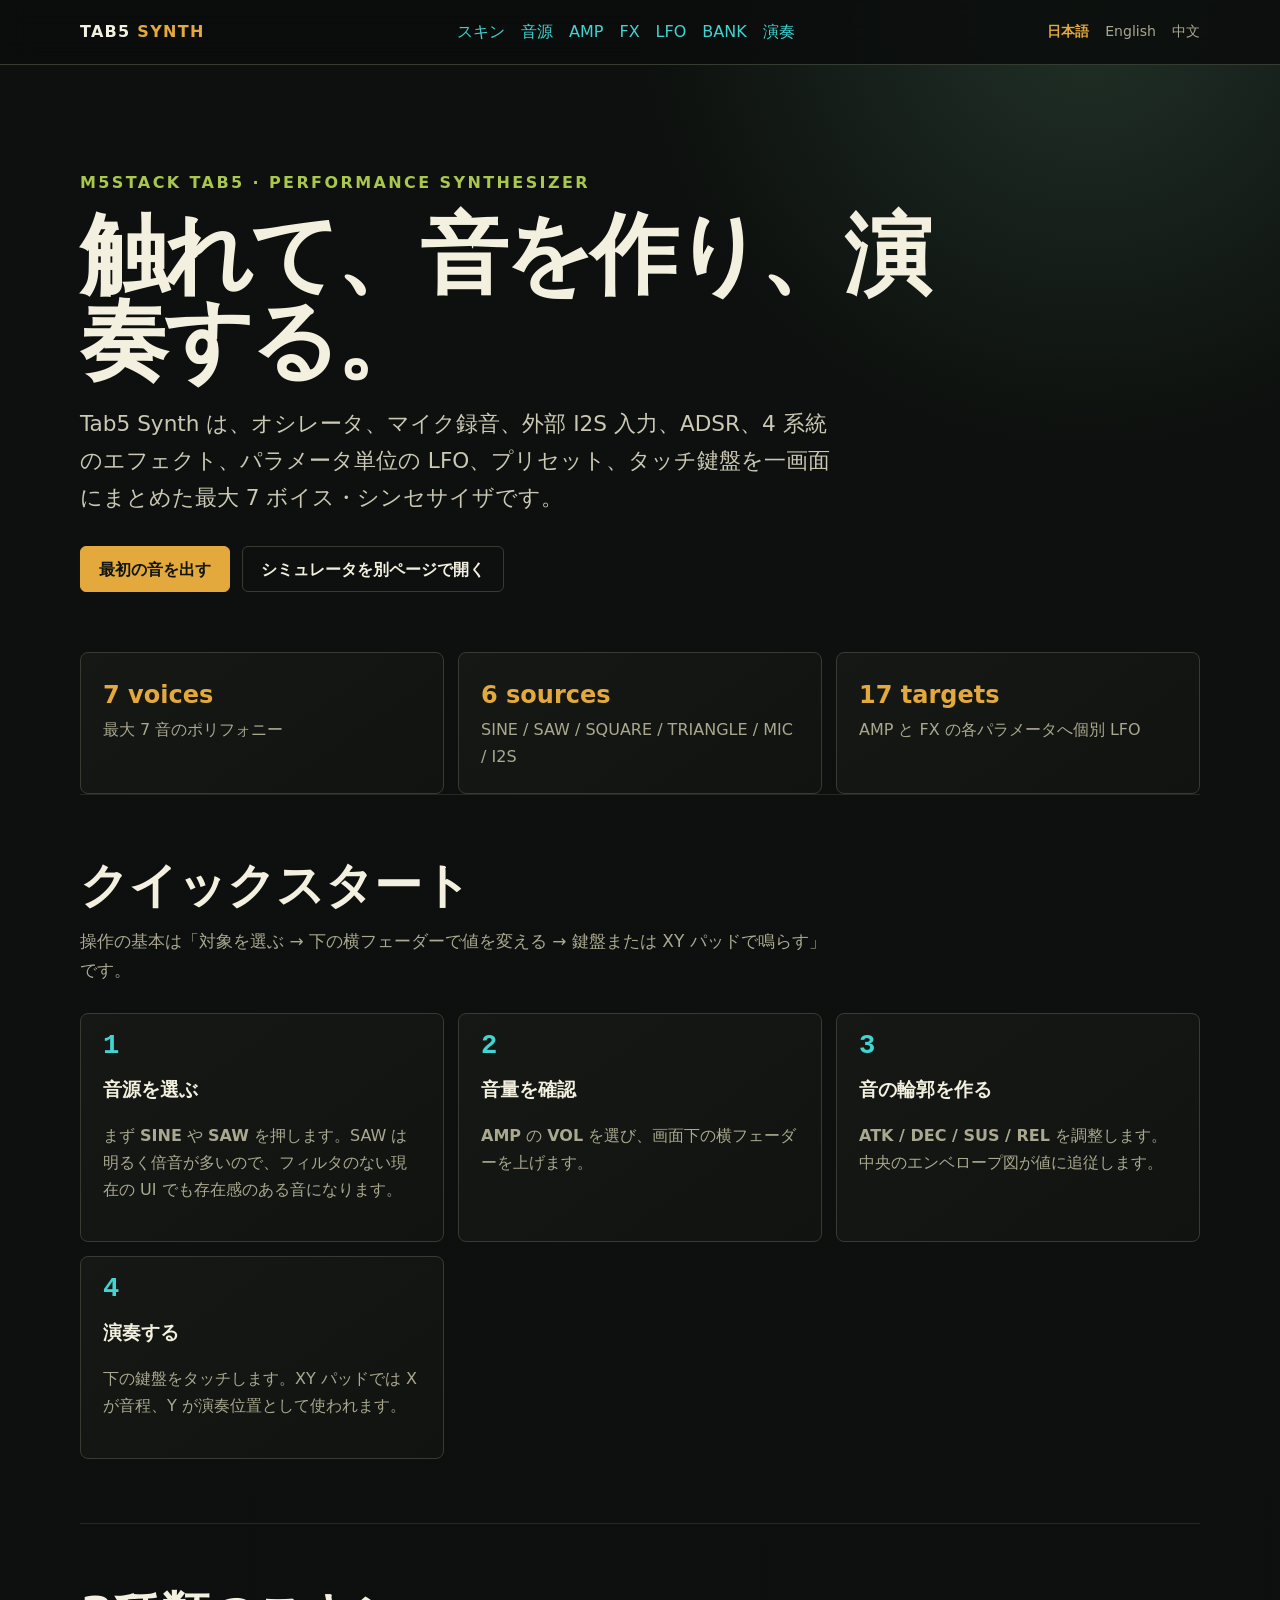
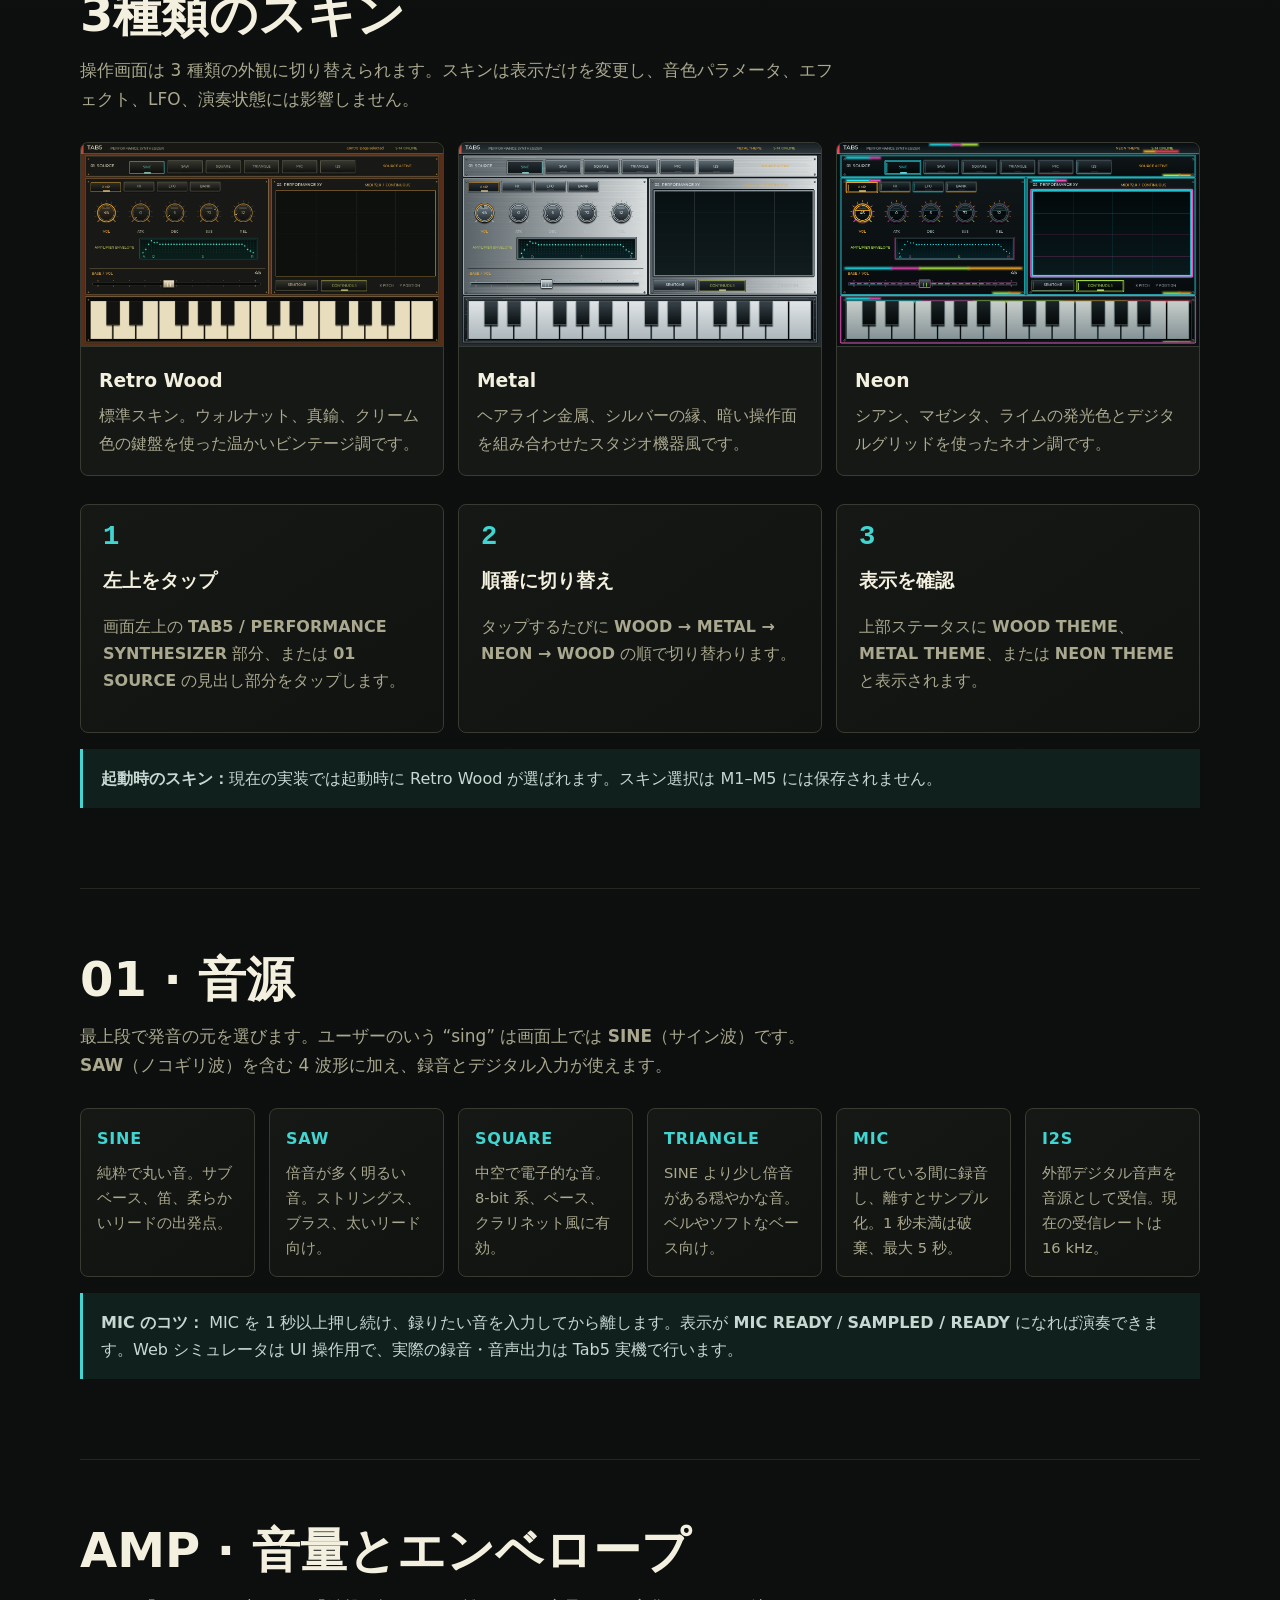
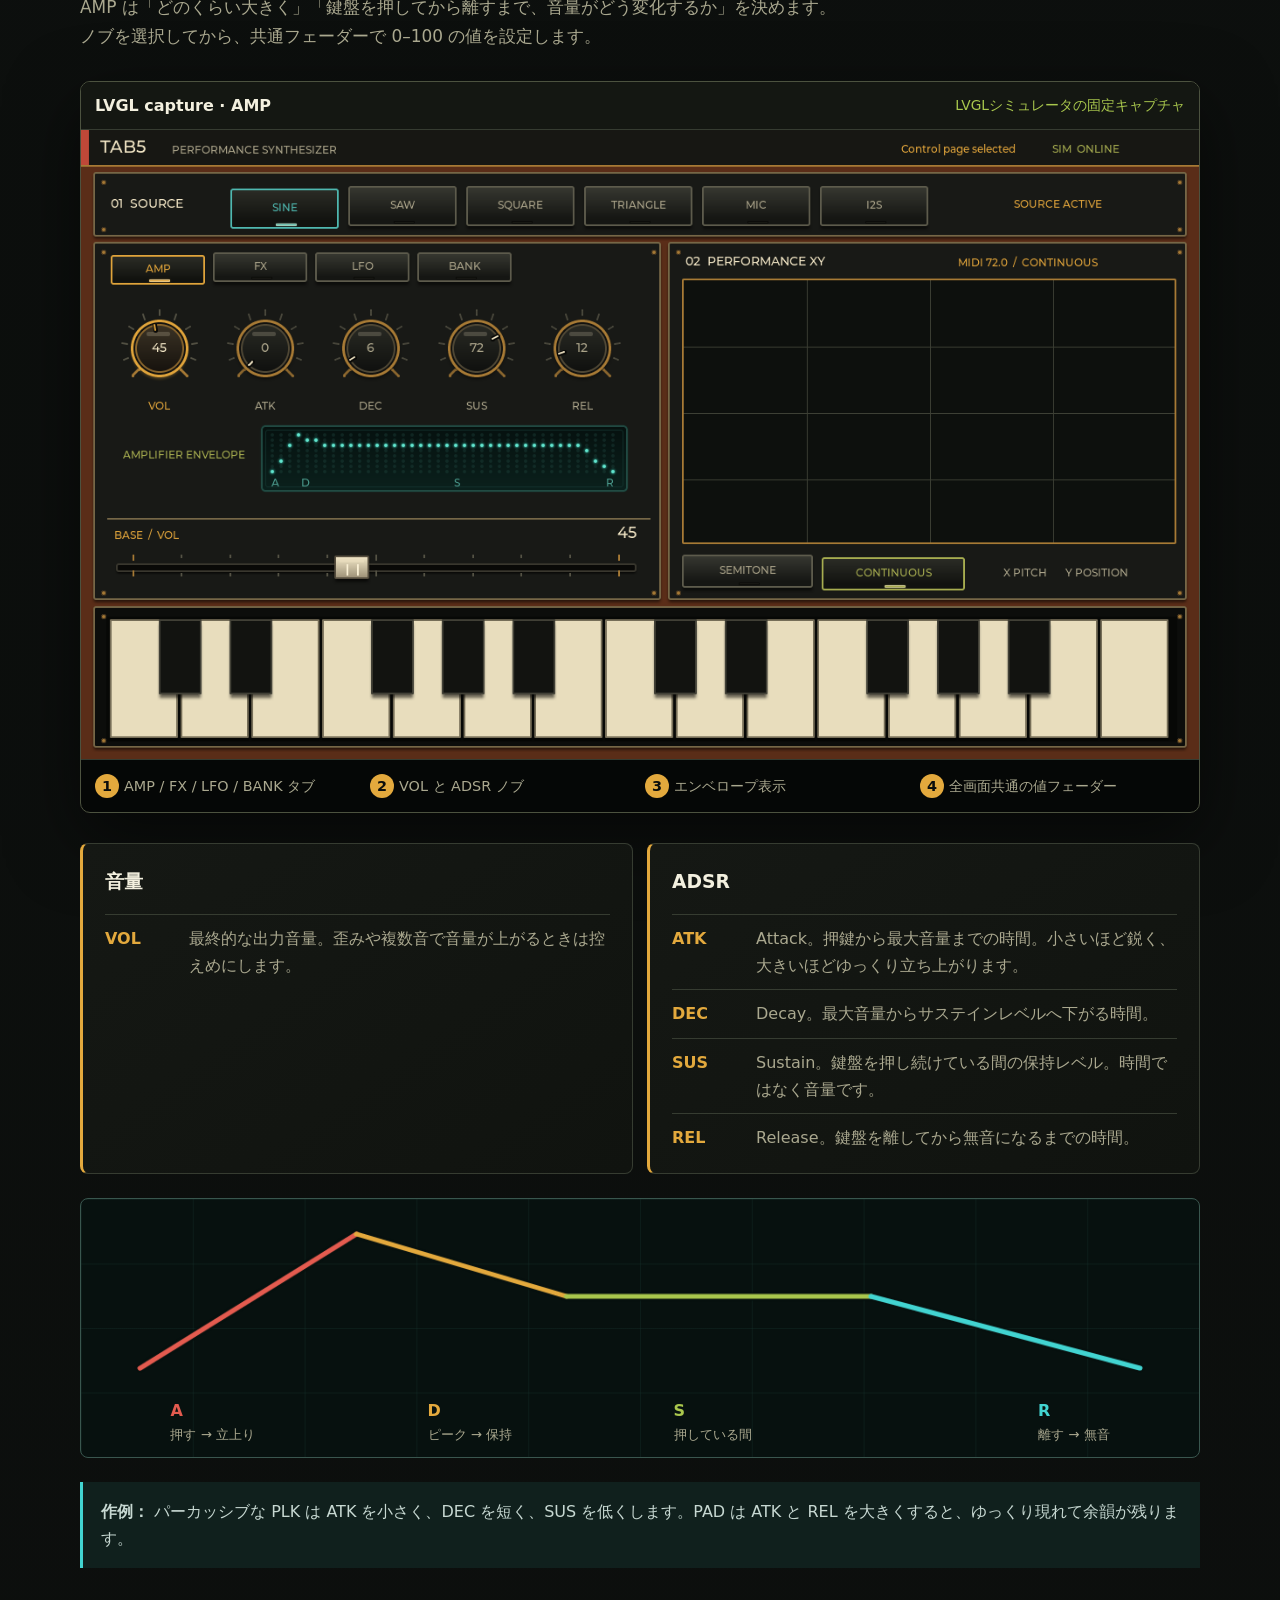
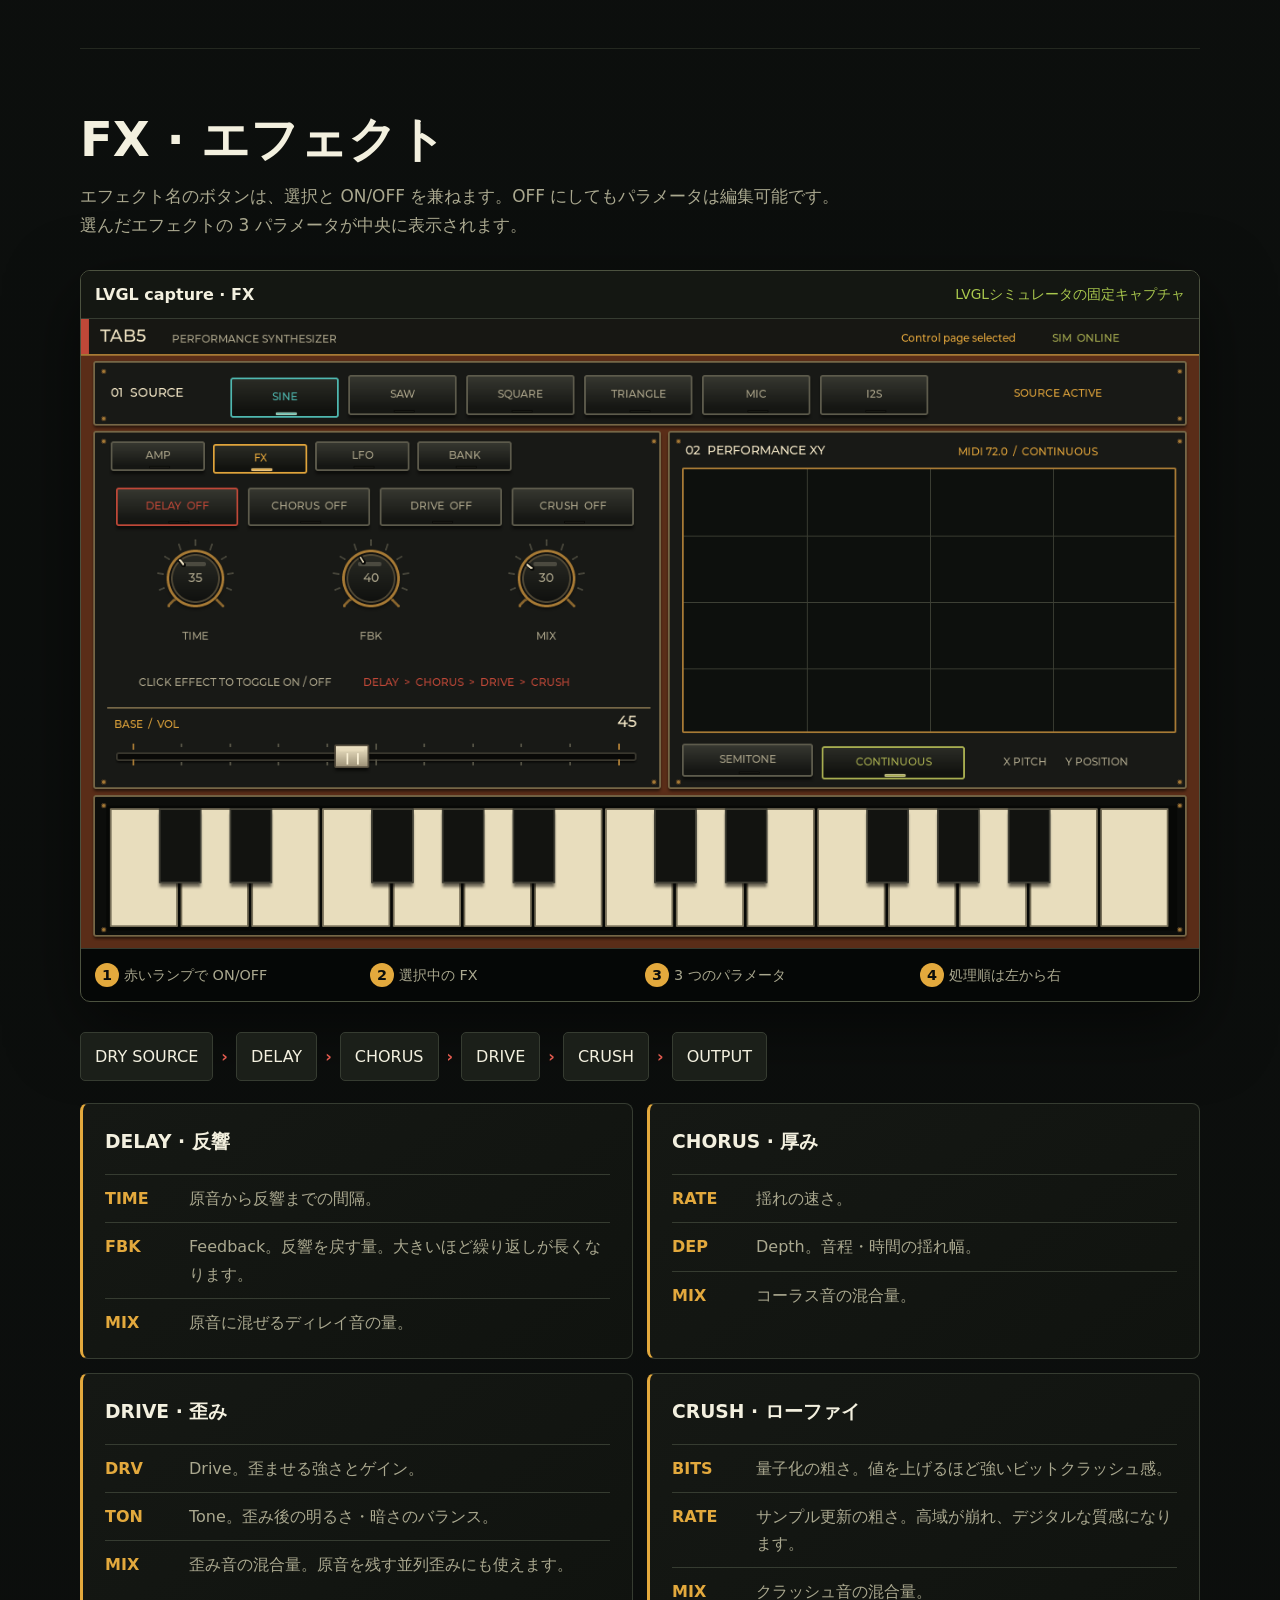
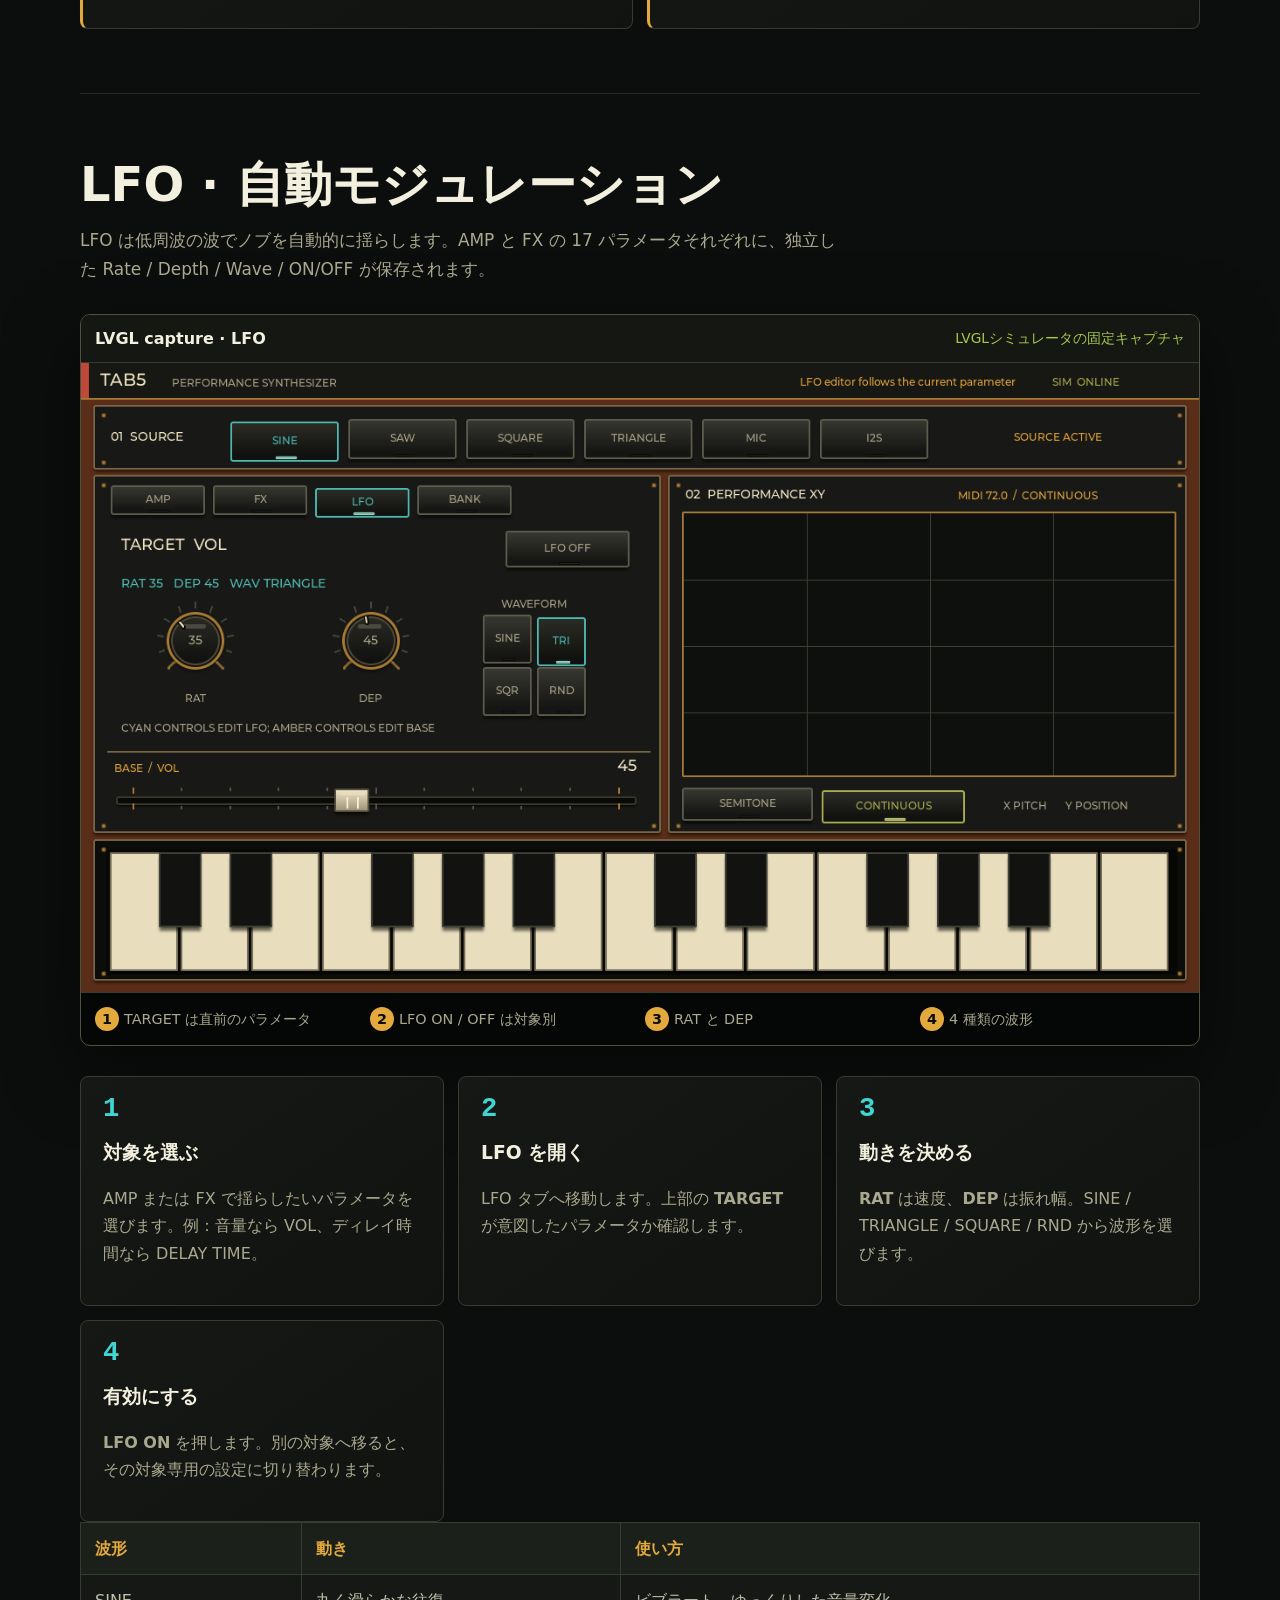
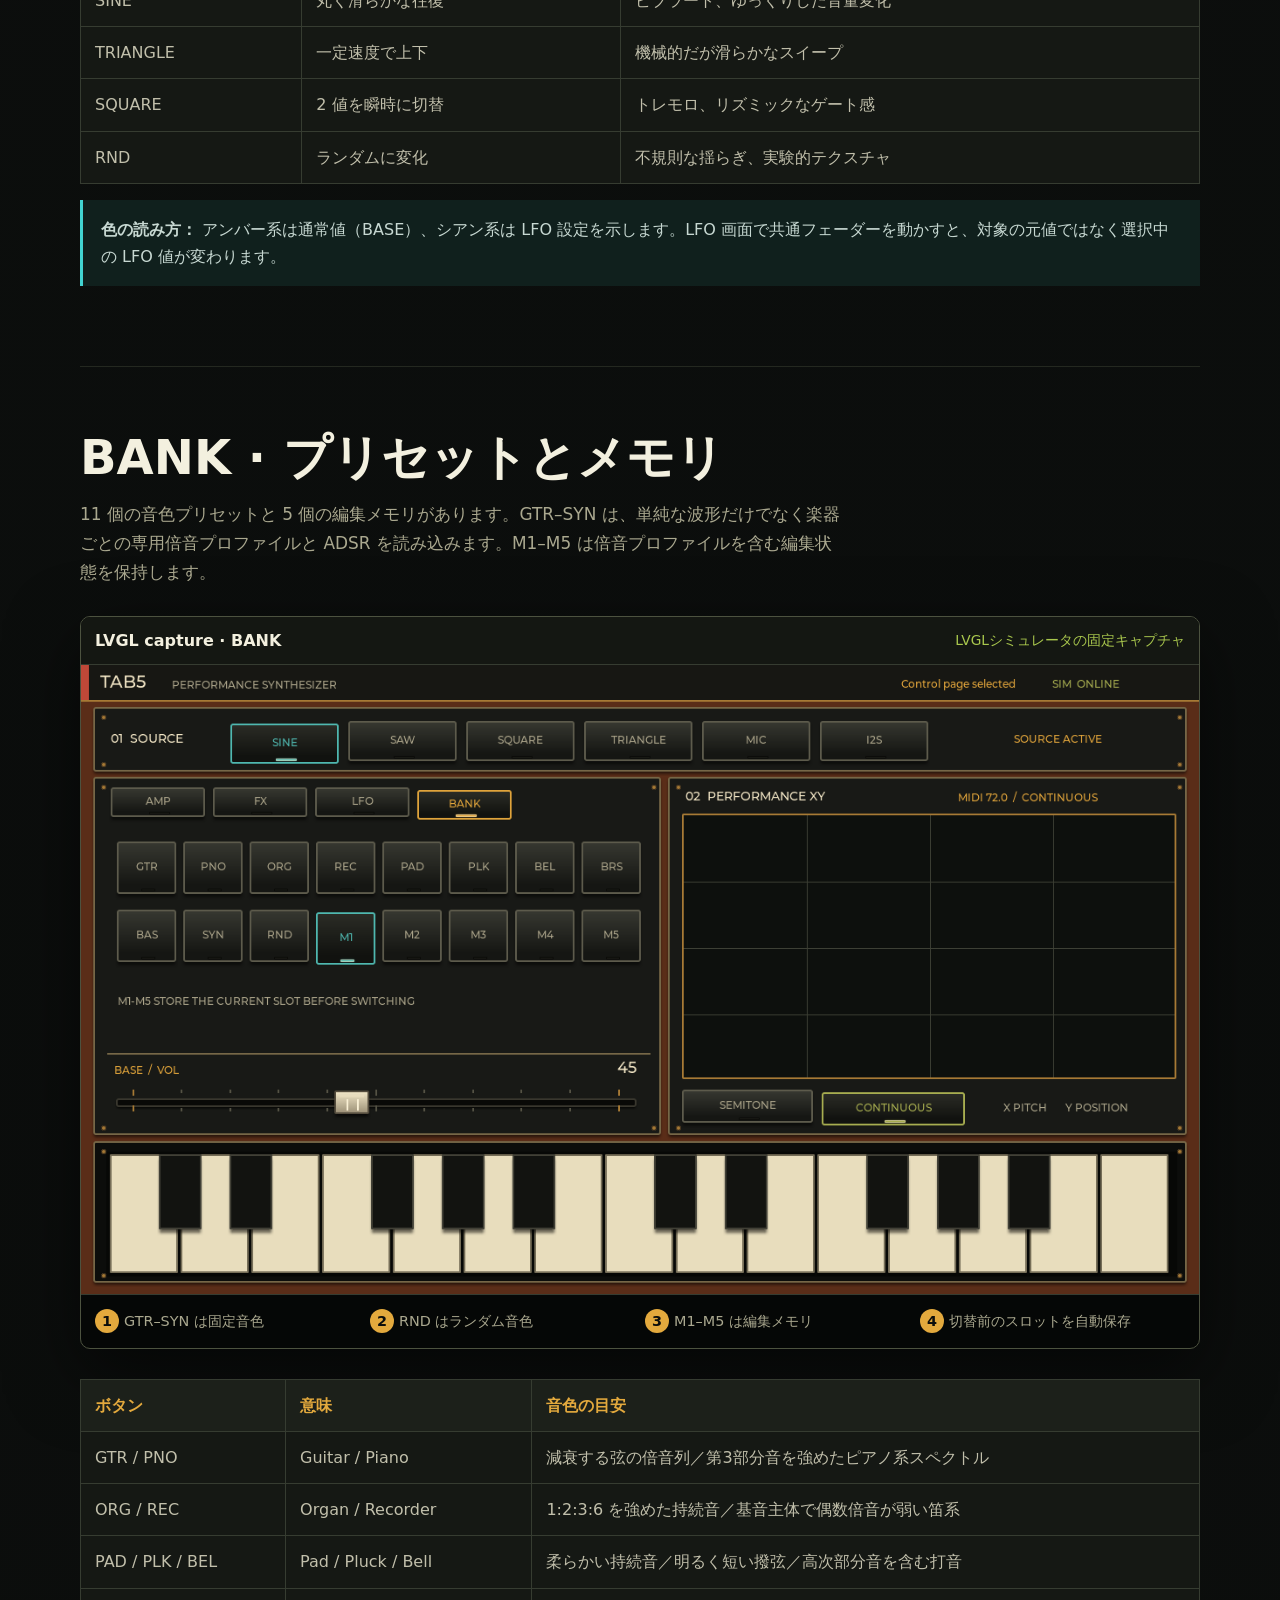
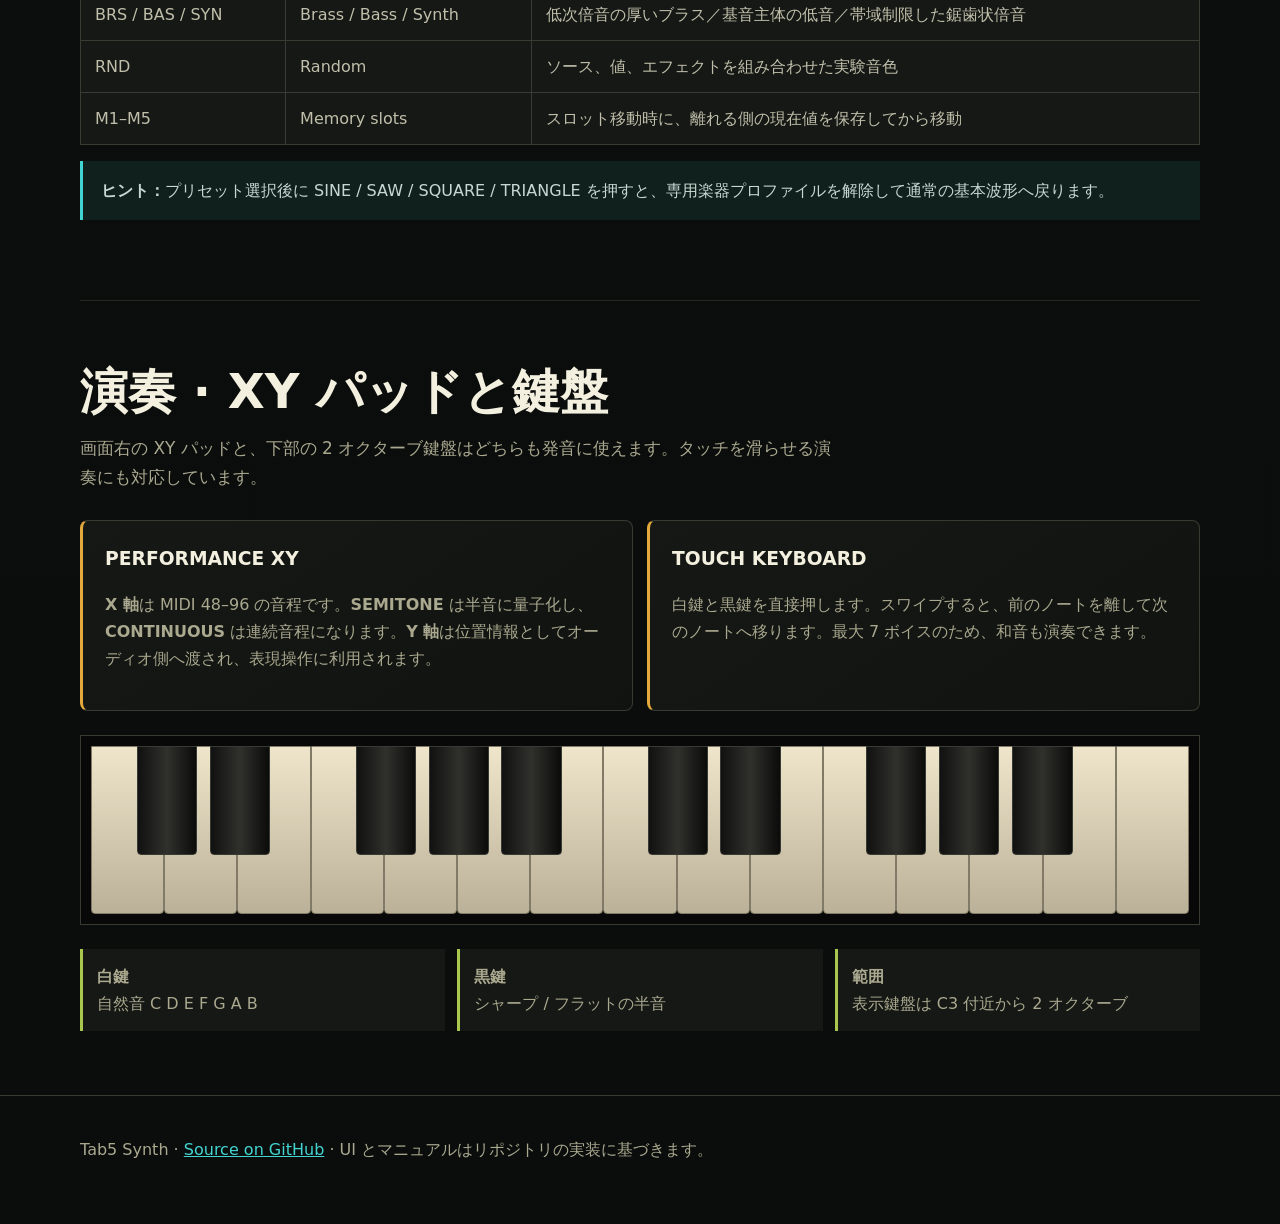
==== commit b0a180fd: "docs: align keyboard diagram black keys" ====
--- a/docs/index.html
+++ b/docs/index.html
@@ -216,8 +216,8 @@
       <div class="piano" role="img" aria-label="2 オクターブのピアノ鍵盤図">
         <i class="white-key"></i><i class="white-key"></i><i class="white-key"></i><i class="white-key"></i><i class="white-key"></i><i class="white-key"></i><i class="white-key"></i>
         <i class="white-key"></i><i class="white-key"></i><i class="white-key"></i><i class="white-key"></i><i class="white-key"></i><i class="white-key"></i><i class="white-key"></i><i class="white-key"></i>
-        <i class="black-key" style="left:8%"></i><i class="black-key" style="left:14.5%"></i><i class="black-key" style="left:27.5%"></i><i class="black-key" style="left:34%"></i><i class="black-key" style="left:40.5%"></i>
-        <i class="black-key" style="left:53.5%"></i><i class="black-key" style="left:60%"></i><i class="black-key" style="left:73%"></i><i class="black-key" style="left:79.5%"></i><i class="black-key" style="left:86%"></i>
+        <i class="black-key" style="left:5%"></i><i class="black-key" style="left:11.5%"></i><i class="black-key" style="left:24.6%"></i><i class="black-key" style="left:31.1%"></i><i class="black-key" style="left:37.6%"></i>
+        <i class="black-key" style="left:50.7%"></i><i class="black-key" style="left:57.2%"></i><i class="black-key" style="left:70.2%"></i><i class="black-key" style="left:76.7%"></i><i class="black-key" style="left:83.3%"></i>
       </div>
       <div class="keyboard-notes">
         <div><b>白鍵</b><br>自然音 C D E F G A B</div>
